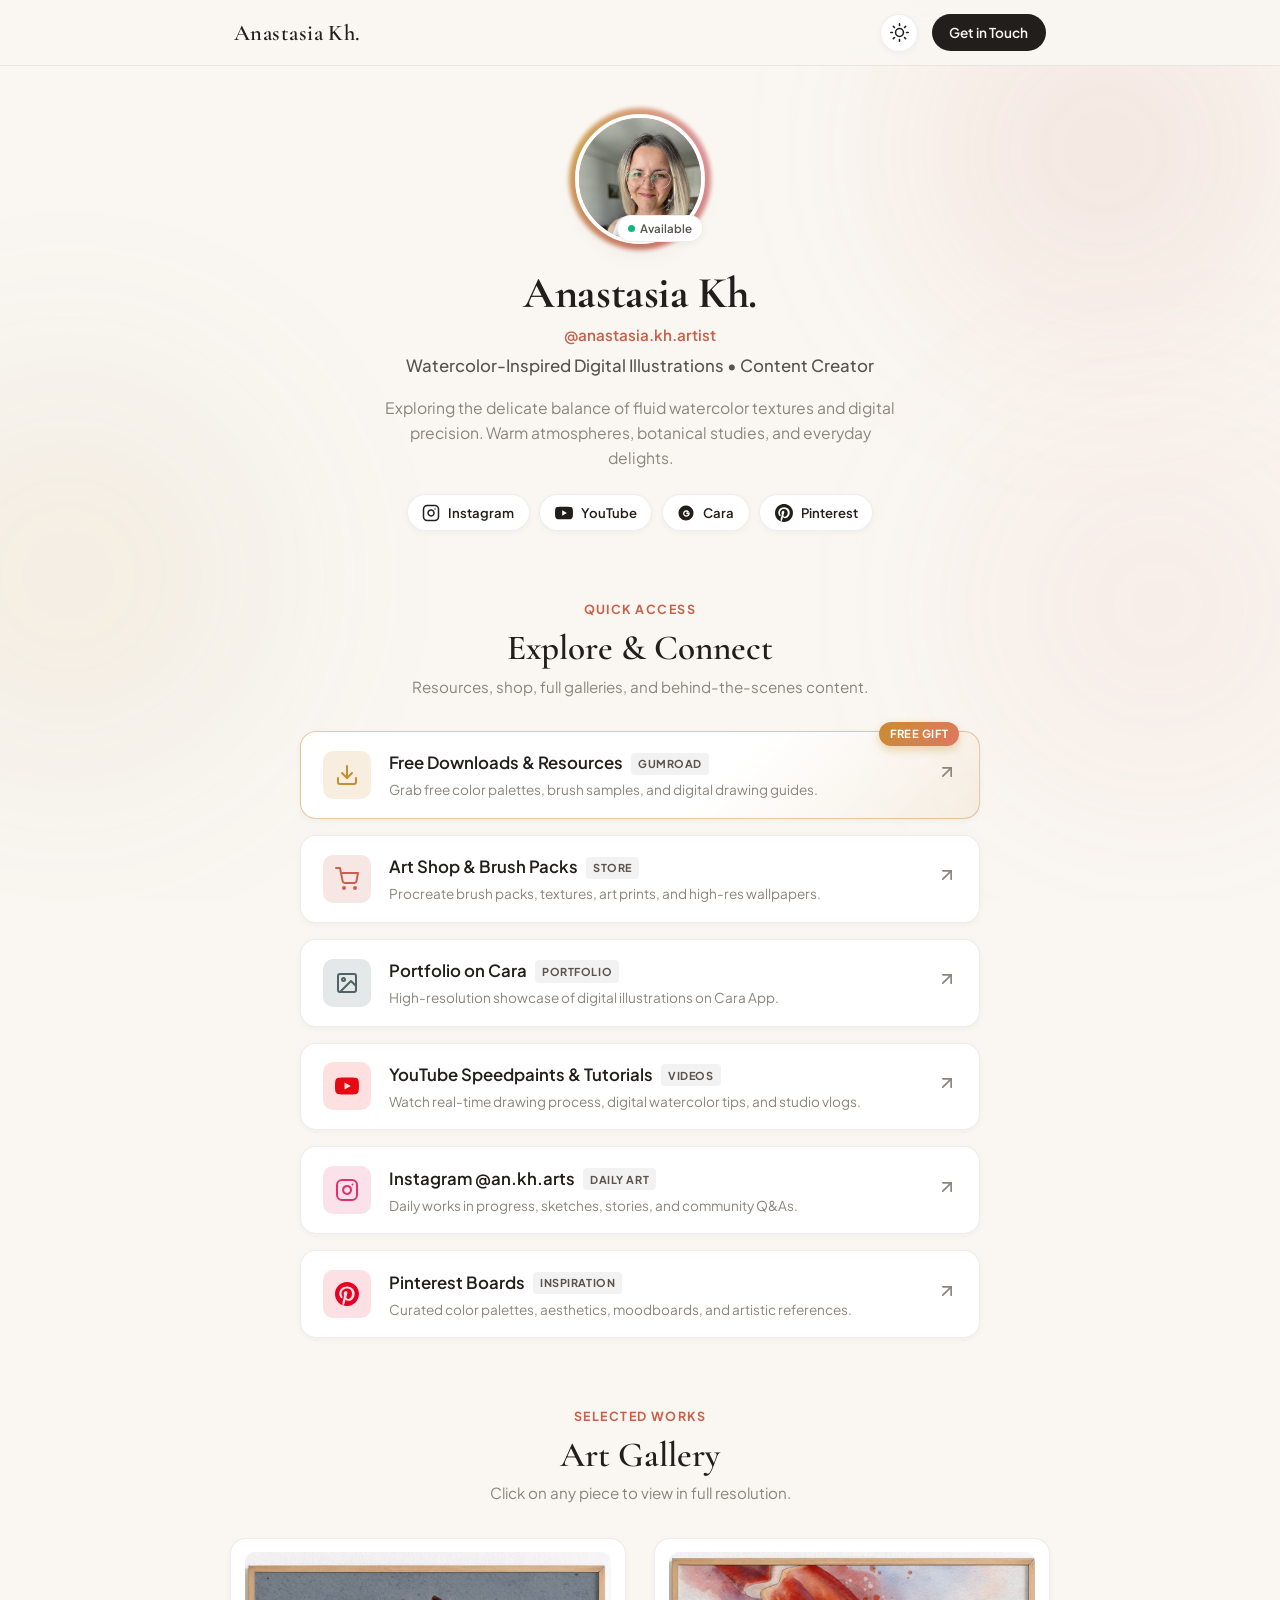
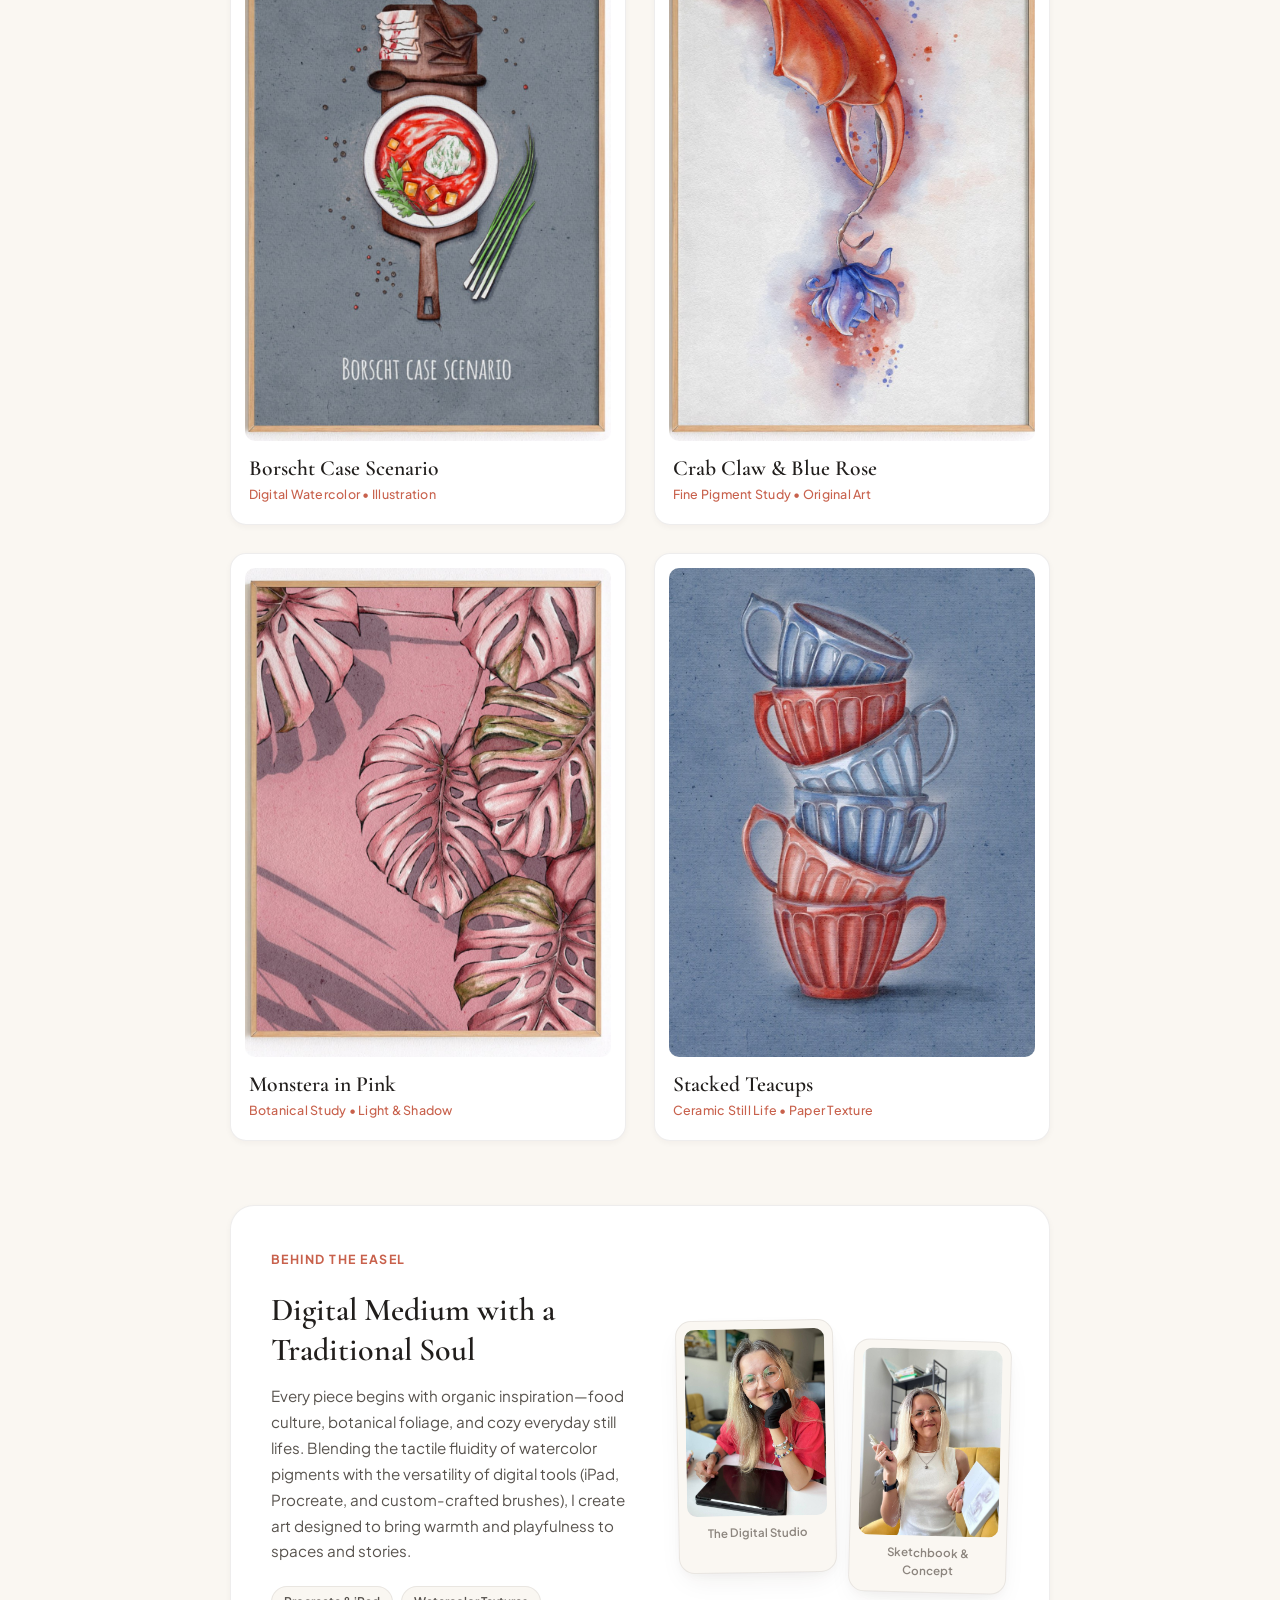
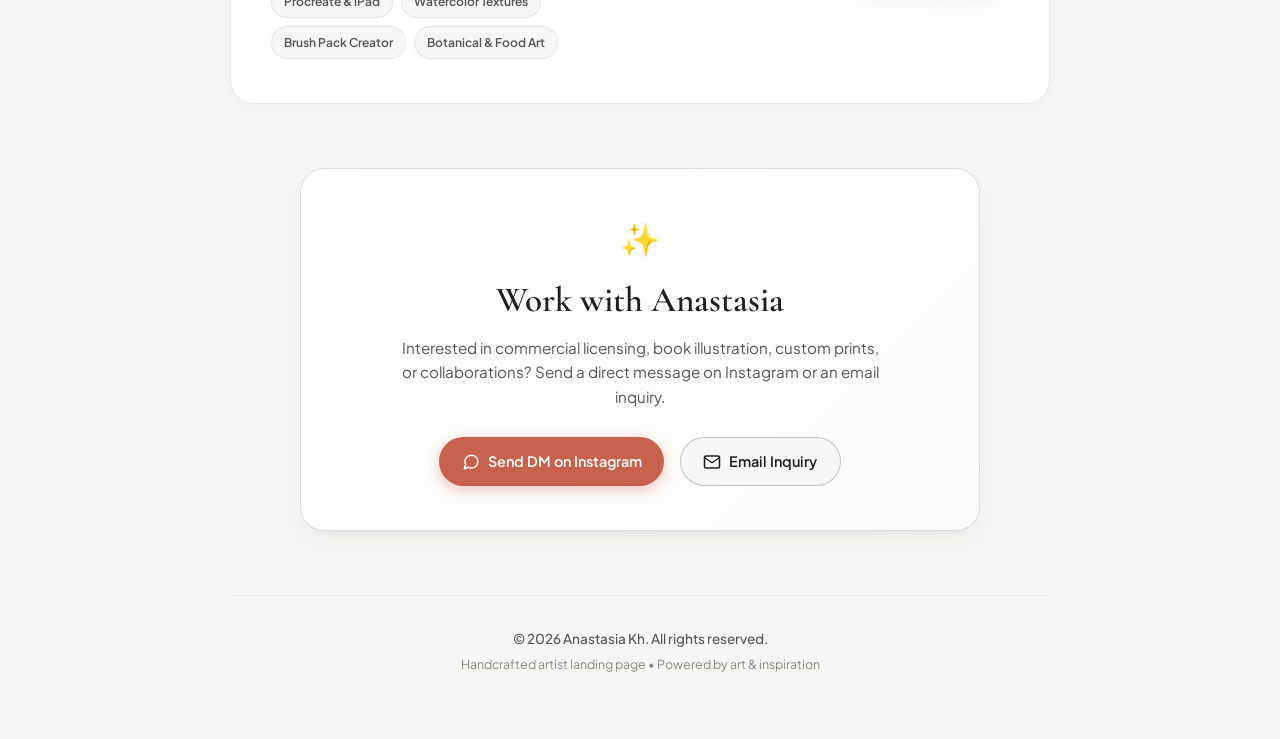
==== index.html @ 77860975 "Initial commit: Anastasia Kh. personal website and art gallery" ====
<!DOCTYPE html>
<html lang="en" data-theme="light">
<head>
  <meta charset="UTF-8" />
  <meta name="viewport" content="width=device-width, initial-scale=1.0" />
  
  <title>Anastasia Kh. | Digital &amp; Watercolor Artist</title>
  <meta name="description" content="Watercolor-inspired digital illustrations, shop, free brush packs, tutorials, and portfolio by Anastasia Kh. (@anastasia.kh.artist)." />
  <meta name="author" content="Anastasia Kh." />
  
  <!-- Open Graph / Social Meta -->
  <meta property="og:type" content="profile" />
  <meta property="og:title" content="Anastasia Kh. | Artist &amp; Illustrator" />
  <meta property="og:description" content="Watercolor-inspired digital illustrations 🖊️✨ Shop prints, free downloads, tutorials &amp; portfolio." />
  <meta property="og:image" content="Photo3.jpg" />
  <meta name="twitter:card" content="summary_large_image" />
  <meta name="twitter:title" content="Anastasia Kh. | Artist &amp; Illustrator" />
  <meta name="twitter:description" content="Watercolor-inspired digital illustrations 🖊️✨ Shop prints, free downloads, tutorials &amp; portfolio." />
  <meta name="twitter:image" content="Photo3.jpg" />

  <!-- Favicon -->
  <link rel="icon" type="image/jpeg" href="avatar.jpg" />

  <!-- Google Fonts -->
  <link rel="preconnect" href="https://fonts.googleapis.com" />
  <link rel="preconnect" href="https://fonts.gstatic.com" crossorigin />
  <link href="https://fonts.googleapis.com/css2?family=Cormorant+Garamond:ital,wght@0,400;0,500;0,600;0,700;1,400;1,600&family=Plus+Jakarta+Sans:wght@300;400;500;600;700&display=swap" rel="stylesheet" />

  <link rel="stylesheet" href="style.css" />
</head>
<body>
  <!-- Ambient background glow / paper texture aesthetic -->
  <div class="background-decor" aria-hidden="true">
    <div class="blob blob-1"></div>
    <div class="blob blob-2"></div>
    <div class="blob blob-3"></div>
  </div>

  <!-- Top Navigation / Utility Bar -->
  <header class="top-nav">
    <div class="nav-container">
      <a href="#" class="nav-brand">Anastasia Kh.</a>
      <div class="nav-controls">
        <button id="themeToggle" class="theme-toggle-btn" aria-label="Toggle dark/light theme" title="Switch Theme">
          <svg class="sun-icon" xmlns="http://www.w3.org/2000/svg" width="19" height="19" viewBox="0 0 24 24" fill="none" stroke="currentColor" stroke-width="2" stroke-linecap="round" stroke-linejoin="round"><circle cx="12" cy="12" r="5"></circle><line x1="12" y1="1" x2="12" y2="3"></line><line x1="12" y1="21" x2="12" y2="23"></line><line x1="4.22" y1="4.22" x2="5.64" y2="5.64"></line><line x1="18.36" y1="18.36" x2="19.78" y2="19.78"></line><line x1="1" y1="12" x2="3" y2="12"></line><line x1="21" y1="12" x2="23" y2="12"></line><line x1="4.22" y1="19.78" x2="5.64" y2="18.36"></line><line x1="18.36" y1="5.64" x2="19.78" y2="4.22"></line></svg>
          <svg class="moon-icon" xmlns="http://www.w3.org/2000/svg" width="19" height="19" viewBox="0 0 24 24" fill="none" stroke="currentColor" stroke-width="2" stroke-linecap="round" stroke-linejoin="round"><path d="M21 12.79A9 9 0 1 1 11.21 3 7 7 0 0 0 21 12.79z"></path></svg>
        </button>
        <a href="#contact" class="nav-cta-btn">Get in Touch</a>
      </div>
    </div>
  </header>

  <main class="page-wrapper">
    <!-- Hero / Profile Section -->
    <section class="hero-section">
      <div class="profile-card">
        <div class="avatar-wrapper">
          <div class="avatar-ring"></div>
          <img src="avatar.jpg" alt="Anastasia Kh. - Artist Portrait" class="avatar-img" width="130" height="130" draggable="false" oncontextmenu="return false;" />
          <span class="status-badge" title="Open to commercial licensing & inquiries">
            <span class="status-dot"></span> Available
          </span>
        </div>

        <div class="profile-info">
          <h1 class="artist-name">Anastasia Kh.</h1>
          <p class="artist-handle">@anastasia.kh.artist</p>
          <p class="artist-tagline">Watercolor-Inspired Digital Illustrations &bull; Content Creator</p>
          
          <p class="artist-bio">
            Exploring the delicate balance of fluid watercolor textures and digital precision. 
            Warm atmospheres, botanical studies, and everyday delights.
          </p>

          <!-- Social Quick Links Bar -->
          <div class="social-pills-bar">
            <a href="https://www.instagram.com/an.kh.arts" target="_blank" rel="noopener noreferrer" class="social-pill" aria-label="Instagram">
              <svg viewBox="0 0 24 24" width="18" height="18" fill="none" stroke="currentColor" stroke-width="2" stroke-linecap="round" stroke-linejoin="round"><rect x="2" y="2" width="20" height="20" rx="5" ry="5"></rect><path d="M16 11.37A4 4 0 1 1 12.63 8 4 4 0 0 1 16 11.37z"></path><line x1="17.5" y1="6.5" x2="17.51" y2="6.5"></line></svg>
              <span>Instagram</span>
            </a>
            <a href="https://www.youtube.com/@anastasiakhart" target="_blank" rel="noopener noreferrer" class="social-pill" aria-label="YouTube">
              <svg viewBox="0 0 24 24" width="18" height="18" fill="currentColor"><path d="M23.498 6.186a3.016 3.016 0 0 0-2.122-2.136C19.505 3.545 12 3.545 12 3.545s-7.505 0-9.377.505A3.017 3.017 0 0 0 .502 6.186C0 8.07 0 12 0 12s0 3.93.502 5.814a3.016 3.016 0 0 0 2.122 2.136c1.871.505 9.376.505 9.376.505s7.505 0 9.377-.505a3.015 3.015 0 0 0 2.122-2.136C24 15.93 24 12 24 12s0-3.93-.502-5.814zM9.545 15.568V8.432L15.818 12l-6.273 3.568z"/></svg>
              <span>YouTube</span>
            </a>
            <a href="https://cara.app/anastasiakh" target="_blank" rel="noopener noreferrer" class="social-pill" aria-label="Cara">
              <svg viewBox="0 0 24 24" width="18" height="18" fill="currentColor"><path d="M12 2C6.48 2 2 6.48 2 12s4.48 10 10 10 10-4.48 10-10S17.52 2 12 2zm1 14.93c-2.48.33-4.59-1.39-4.88-3.77-.3-2.46 1.45-4.66 3.91-4.94 1.76-.2 3.37.69 4.14 2.18l-1.84.97c-.44-.82-1.35-1.28-2.3-1.17-1.38.16-2.36 1.4-2.19 2.78.17 1.34 1.35 2.31 2.73 2.15 1.05-.12 1.86-.87 2.05-1.89H12.5v-2.04h4.52c.04.28.06.58.06.88 0 2.82-1.74 4.54-4.08 4.85z"/></svg>
              <span>Cara</span>
            </a>
            <a href="https://www.pinterest.com/anastasiakhartist/" target="_blank" rel="noopener noreferrer" class="social-pill" aria-label="Pinterest">
              <svg viewBox="0 0 24 24" width="18" height="18" fill="currentColor"><path d="M12 0C5.373 0 0 5.373 0 12c0 5.084 3.163 9.426 7.627 11.174-.105-.949-.2-2.405.042-3.441.218-.937 1.407-5.965 1.407-5.965s-.359-.719-.359-1.782c0-1.668.967-2.914 2.171-2.914 1.023 0 1.518.769 1.518 1.69 0 1.029-.655 2.568-.994 3.995-.283 1.194.599 2.169 1.777 2.169 2.133 0 3.772-2.249 3.772-5.495 0-2.873-2.064-4.882-5.012-4.882-3.414 0-5.418 2.561-5.418 5.207 0 1.031.397 2.138.893 2.738.098.119.112.224.083.345-.09.375-.293 1.199-.334 1.363-.053.225-.172.271-.401.165-1.495-.69-2.433-2.878-2.433-4.646 0-3.776 2.748-7.252 7.92-7.252 4.158 0 7.392 2.967 7.392 6.923 0 4.135-2.607 7.462-6.233 7.462-1.214 0-2.354-.629-2.758-1.379l-.749 2.848c-.269 1.045-1.004 2.352-1.498 3.146 1.123.345 2.306.535 3.546.535 6.627 0 12-5.373 12-12C24 5.373 18.627 0 12 0z"/></svg>
              <span>Pinterest</span>
            </a>
          </div>
        </div>
      </div>
    </section>

    <!-- Links / Action Hub (The Modern Linktree Alternative) -->
    <section class="links-section" id="links">
      <div class="section-header">
        <span class="section-eyebrow">Quick Access</span>
        <h2 class="section-title">Explore &amp; Connect</h2>
        <p class="section-subtitle">Resources, shop, full galleries, and behind-the-scenes content.</p>
      </div>

      <div class="links-grid">
        <!-- 1. Free Downloads (Featured Callout) -->
        <a href="https://gum.co/u/evhvz7ht" target="_blank" rel="noopener noreferrer" class="link-card featured-link">
          <div class="link-badge">Free Gift</div>
          <div class="link-icon-wrap glow-gold">
            <svg viewBox="0 0 24 24" width="24" height="24" fill="none" stroke="currentColor" stroke-width="2" stroke-linecap="round" stroke-linejoin="round"><path d="M21 15v4a2 2 0 0 1-2 2H5a2 2 0 0 1-2-2v-4"></path><polyline points="7 10 12 15 17 10"></polyline><line x1="12" y1="15" x2="12" y2="3"></line></svg>
          </div>
          <div class="link-content">
            <div class="link-title-row">
              <span class="link-title">Free Downloads &amp; Resources</span>
              <span class="link-tag">Gumroad</span>
            </div>
            <p class="link-desc">Grab free color palettes, brush samples, and digital drawing guides.</p>
          </div>
          <div class="link-arrow">
            <svg viewBox="0 0 24 24" width="20" height="20" fill="none" stroke="currentColor" stroke-width="2" stroke-linecap="round" stroke-linejoin="round"><line x1="7" y1="17" x2="17" y2="7"></line><polyline points="7 7 17 7 17 17"></polyline></svg>
          </div>
        </a>

        <!-- 2. Gumroad Shop -->
        <a href="https://anastasiakhartist.gumroad.com/?utm_campaign=linktree-traffic&utm_medium=bio&utm_source=linktree&utm_term=-" target="_blank" rel="noopener noreferrer" class="link-card">
          <div class="link-icon-wrap warm-terracotta">
            <svg viewBox="0 0 24 24" width="24" height="24" fill="none" stroke="currentColor" stroke-width="2" stroke-linecap="round" stroke-linejoin="round"><circle cx="9" cy="21" r="1"></circle><circle cx="20" cy="21" r="1"></circle><path d="M1 1h4l2.68 13.39a2 2 0 0 0 2 1.61h9.72a2 2 0 0 0 2-1.61L23 6H6"></path></svg>
          </div>
          <div class="link-content">
            <div class="link-title-row">
              <span class="link-title">Art Shop &amp; Brush Packs</span>
              <span class="link-tag">Store</span>
            </div>
            <p class="link-desc">Procreate brush packs, textures, art prints, and high-res wallpapers.</p>
          </div>
          <div class="link-arrow">
            <svg viewBox="0 0 24 24" width="20" height="20" fill="none" stroke="currentColor" stroke-width="2" stroke-linecap="round" stroke-linejoin="round"><line x1="7" y1="17" x2="17" y2="7"></line><polyline points="7 7 17 7 17 17"></polyline></svg>
          </div>
        </a>

        <!-- 3. Cara Portfolio -->
        <a href="https://cara.app/anastasiakh" target="_blank" rel="noopener noreferrer" class="link-card">
          <div class="link-icon-wrap calm-slate">
            <svg viewBox="0 0 24 24" width="24" height="24" fill="none" stroke="currentColor" stroke-width="2" stroke-linecap="round" stroke-linejoin="round"><rect x="3" y="3" width="18" height="18" rx="2" ry="2"></rect><circle cx="8.5" cy="8.5" r="1.5"></circle><polyline points="21 15 16 10 5 21"></polyline></svg>
          </div>
          <div class="link-content">
            <div class="link-title-row">
              <span class="link-title">Portfolio on Cara</span>
              <span class="link-tag">Portfolio</span>
            </div>
            <p class="link-desc">High-resolution showcase of digital illustrations on Cara App.</p>
          </div>
          <div class="link-arrow">
            <svg viewBox="0 0 24 24" width="20" height="20" fill="none" stroke="currentColor" stroke-width="2" stroke-linecap="round" stroke-linejoin="round"><line x1="7" y1="17" x2="17" y2="7"></line><polyline points="7 7 17 7 17 17"></polyline></svg>
          </div>
        </a>

        <!-- 4. YouTube Channel -->
        <a href="https://www.youtube.com/@anastasiakhart" target="_blank" rel="noopener noreferrer" class="link-card">
          <div class="link-icon-wrap bright-red">
            <svg viewBox="0 0 24 24" width="24" height="24" fill="currentColor"><path d="M23.498 6.186a3.016 3.016 0 0 0-2.122-2.136C19.505 3.545 12 3.545 12 3.545s-7.505 0-9.377.505A3.017 3.017 0 0 0 .502 6.186C0 8.07 0 12 0 12s0 3.93.502 5.814a3.016 3.016 0 0 0 2.122 2.136c1.871.505 9.376.505 9.376.505s7.505 0 9.377-.505a3.015 3.015 0 0 0 2.122-2.136C24 15.93 24 12 24 12s0-3.93-.502-5.814zM9.545 15.568V8.432L15.818 12l-6.273 3.568z"/></svg>
          </div>
          <div class="link-content">
            <div class="link-title-row">
              <span class="link-title">YouTube Speedpaints &amp; Tutorials</span>
              <span class="link-tag">Videos</span>
            </div>
            <p class="link-desc">Watch real-time drawing process, digital watercolor tips, and studio vlogs.</p>
          </div>
          <div class="link-arrow">
            <svg viewBox="0 0 24 24" width="20" height="20" fill="none" stroke="currentColor" stroke-width="2" stroke-linecap="round" stroke-linejoin="round"><line x1="7" y1="17" x2="17" y2="7"></line><polyline points="7 7 17 7 17 17"></polyline></svg>
          </div>
        </a>

        <!-- 5. Instagram Profile -->
        <a href="https://www.instagram.com/an.kh.arts" target="_blank" rel="noopener noreferrer" class="link-card">
          <div class="link-icon-wrap vivid-pink">
            <svg viewBox="0 0 24 24" width="24" height="24" fill="none" stroke="currentColor" stroke-width="2" stroke-linecap="round" stroke-linejoin="round"><rect x="2" y="2" width="20" height="20" rx="5" ry="5"></rect><path d="M16 11.37A4 4 0 1 1 12.63 8 4 4 0 0 1 16 11.37z"></path><line x1="17.5" y1="6.5" x2="17.51" y2="6.5"></line></svg>
          </div>
          <div class="link-content">
            <div class="link-title-row">
              <span class="link-title">Instagram @an.kh.arts</span>
              <span class="link-tag">Daily Art</span>
            </div>
            <p class="link-desc">Daily works in progress, sketches, stories, and community Q&amp;As.</p>
          </div>
          <div class="link-arrow">
            <svg viewBox="0 0 24 24" width="20" height="20" fill="none" stroke="currentColor" stroke-width="2" stroke-linecap="round" stroke-linejoin="round"><line x1="7" y1="17" x2="17" y2="7"></line><polyline points="7 7 17 7 17 17"></polyline></svg>
          </div>
        </a>

        <!-- 6. Pinterest -->
        <a href="https://www.pinterest.com/anastasiakhartist/" target="_blank" rel="noopener noreferrer" class="link-card">
          <div class="link-icon-wrap warm-coral">
            <svg viewBox="0 0 24 24" width="24" height="24" fill="currentColor"><path d="M12 0C5.373 0 0 5.373 0 12c0 5.084 3.163 9.426 7.627 11.174-.105-.949-.2-2.405.042-3.441.218-.937 1.407-5.965 1.407-5.965s-.359-.719-.359-1.782c0-1.668.967-2.914 2.171-2.914 1.023 0 1.518.769 1.518 1.69 0 1.029-.655 2.568-.994 3.995-.283 1.194.599 2.169 1.777 2.169 2.133 0 3.772-2.249 3.772-5.495 0-2.873-2.064-4.882-5.012-4.882-3.414 0-5.418 2.561-5.418 5.207 0 1.031.397 2.138.893 2.738.098.119.112.224.083.345-.09.375-.293 1.199-.334 1.363-.053.225-.172.271-.401.165-1.495-.69-2.433-2.878-2.433-4.646 0-3.776 2.748-7.252 7.92-7.252 4.158 0 7.392 2.967 7.392 6.923 0 4.135-2.607 7.462-6.233 7.462-1.214 0-2.354-.629-2.758-1.379l-.749 2.848c-.269 1.045-1.004 2.352-1.498 3.146 1.123.345 2.306.535 3.546.535 6.627 0 12-5.373 12-12C24 5.373 18.627 0 12 0z"/></svg>
          </div>
          <div class="link-content">
            <div class="link-title-row">
              <span class="link-title">Pinterest Boards</span>
              <span class="link-tag">Inspiration</span>
            </div>
            <p class="link-desc">Curated color palettes, aesthetics, moodboards, and artistic references.</p>
          </div>
          <div class="link-arrow">
            <svg viewBox="0 0 24 24" width="20" height="20" fill="none" stroke="currentColor" stroke-width="2" stroke-linecap="round" stroke-linejoin="round"><line x1="7" y1="17" x2="17" y2="7"></line><polyline points="7 7 17 7 17 17"></polyline></svg>
          </div>
        </a>
      </div>
    </section>

    <!-- Art Gallery Section -->
    <section class="gallery-section" id="gallery">
      <div class="section-header">
        <span class="section-eyebrow">Selected Works</span>
        <h2 class="section-title">Art Gallery</h2>
        <p class="section-subtitle">Click on any piece to view in full resolution.</p>
      </div>

      <div class="gallery-grid">
        <!-- Artwork 1 -->
        <div class="gallery-item" data-index="0" data-src="Art1.jpg" data-title="Borscht Case Scenario" data-desc="Culinary watercolor illustration capturing rich beetroot tones, sour cream swirls, and rustic herbs on wood.">
          <div class="gallery-thumb-wrap">
            <img src="Art1.jpg" alt="Borscht Case Scenario - Watercolor Illustration" class="gallery-img" loading="lazy" draggable="false" oncontextmenu="return false;" />
            <div class="gallery-overlay">
              <span class="view-btn">
                <svg viewBox="0 0 24 24" width="20" height="20" fill="none" stroke="currentColor" stroke-width="2" stroke-linecap="round" stroke-linejoin="round"><circle cx="11" cy="11" r="8"></circle><line x1="21" y1="21" x2="16.65" y2="16.65"></line><line x1="11" y1="8" x2="11" y2="14"></line><line x1="8" y1="11" x2="14" y2="11"></line></svg>
                View Piece
              </span>
            </div>
          </div>
          <div class="artwork-caption">
            <h3 class="artwork-title">Borscht Case Scenario</h3>
            <span class="artwork-medium">Digital Watercolor • Illustration</span>
          </div>
        </div>

        <!-- Artwork 2 -->
        <div class="gallery-item" data-index="1" data-src="ARt2.jpg" data-title="Crab Claw &amp; Blue Rose" data-desc="A poetic juxtaposition of marine textures and delicate botanical bloom with fluid pigment splatters.">
          <div class="gallery-thumb-wrap">
            <img src="ARt2.jpg" alt="Crab Claw & Blue Rose - Watercolor Illustration" class="gallery-img" loading="lazy" draggable="false" oncontextmenu="return false;" />
            <div class="gallery-overlay">
              <span class="view-btn">
                <svg viewBox="0 0 24 24" width="20" height="20" fill="none" stroke="currentColor" stroke-width="2" stroke-linecap="round" stroke-linejoin="round"><circle cx="11" cy="11" r="8"></circle><line x1="21" y1="21" x2="16.65" y2="16.65"></line><line x1="11" y1="8" x2="11" y2="14"></line><line x1="8" y1="11" x2="14" y2="11"></line></svg>
                View Piece
              </span>
            </div>
          </div>
          <div class="artwork-caption">
            <h3 class="artwork-title">Crab Claw &amp; Blue Rose</h3>
            <span class="artwork-medium">Fine Pigment Study • Original Art</span>
          </div>
        </div>

        <!-- Artwork 3 -->
        <div class="gallery-item" data-index="2" data-src="Art3.jpg" data-title="Monstera in Pink" data-desc="Dramatic interplay of sunlit botanical Monstera fronds, graphic cast shadows, and warm dusty rose tones.">
          <div class="gallery-thumb-wrap">
            <img src="Art3.jpg" alt="Monstera in Pink - Watercolor Illustration" class="gallery-img" loading="lazy" draggable="false" oncontextmenu="return false;" />
            <div class="gallery-overlay">
              <span class="view-btn">
                <svg viewBox="0 0 24 24" width="20" height="20" fill="none" stroke="currentColor" stroke-width="2" stroke-linecap="round" stroke-linejoin="round"><circle cx="11" cy="11" r="8"></circle><line x1="21" y1="21" x2="16.65" y2="16.65"></line><line x1="11" y1="8" x2="11" y2="14"></line><line x1="8" y1="11" x2="14" y2="11"></line></svg>
                View Piece
              </span>
            </div>
          </div>
          <div class="artwork-caption">
            <h3 class="artwork-title">Monstera in Pink</h3>
            <span class="artwork-medium">Botanical Study • Light &amp; Shadow</span>
          </div>
        </div>

        <!-- Artwork 4 -->
        <div class="gallery-item" data-index="3" data-src="Art4.jpg" data-title="Stacked Teacups" data-desc="Earthy ceramic study blending rich terracotta and glazed cerulean teacups atop archival textured paper.">
          <div class="gallery-thumb-wrap">
            <img src="Art4.jpg" alt="Stacked Teacups - Watercolor Illustration" class="gallery-img" loading="lazy" draggable="false" oncontextmenu="return false;" />
            <div class="gallery-overlay">
              <span class="view-btn">
                <svg viewBox="0 0 24 24" width="20" height="20" fill="none" stroke="currentColor" stroke-width="2" stroke-linecap="round" stroke-linejoin="round"><circle cx="11" cy="11" r="8"></circle><line x1="21" y1="21" x2="16.65" y2="16.65"></line><line x1="11" y1="8" x2="11" y2="14"></line><line x1="8" y1="11" x2="14" y2="11"></line></svg>
                View Piece
              </span>
            </div>
          </div>
          <div class="artwork-caption">
            <h3 class="artwork-title">Stacked Teacups</h3>
            <span class="artwork-medium">Ceramic Still Life • Paper Texture</span>
          </div>
        </div>
      </div>
    </section>

    <!-- Meet the Artist / Studio Glimpse -->
    <section class="studio-section">
      <div class="studio-card">
        <div class="studio-content">
          <span class="section-eyebrow">Behind the Easel</span>
          <h2 class="studio-title">Digital Medium with a Traditional Soul</h2>
          <p class="studio-text">
            Every piece begins with organic inspiration—food culture, botanical foliage, and cozy everyday still lifes. 
            Blending the tactile fluidity of watercolor pigments with the versatility of digital tools (iPad, Procreate, and custom-crafted brushes), 
            I create art designed to bring warmth and playfulness to spaces and stories.
          </p>
          <div class="studio-tags">
            <span class="studio-tag">Procreate &amp; iPad</span>
            <span class="studio-tag">Watercolor Textures</span>
            <span class="studio-tag">Brush Pack Creator</span>
            <span class="studio-tag">Botanical &amp; Food Art</span>
          </div>
        </div>
        <div class="studio-imagery">
          <div class="studio-photo-card card-primary">
            <img src="Photo1.jpg" alt="Anastasia working at desk with iPad and glove" class="studio-img" loading="lazy" />
            <div class="studio-photo-label">The Digital Studio</div>
          </div>
          <div class="studio-photo-card card-secondary">
            <img src="Photo2.jpg" alt="Anastasia with sketchbook and drawing pens" class="studio-img" loading="lazy" />
            <div class="studio-photo-label">Sketchbook &amp; Concept</div>
          </div>
        </div>
      </div>
    </section>

    <!-- Contact / Licensing Section -->
    <section class="contact-section" id="contact">
      <div class="contact-box">
        <div class="contact-decor-icon">✨</div>
        <h2 class="contact-title">Work with Anastasia</h2>
        <p class="contact-subtitle">
          Interested in commercial licensing, book illustration, custom prints, or collaborations? 
          Send a direct message on Instagram or an email inquiry.
        </p>

        <div class="contact-actions">
          <a href="https://www.instagram.com/an.kh.arts" target="_blank" rel="noopener noreferrer" class="cta-button primary-cta">
            <svg viewBox="0 0 24 24" width="18" height="18" fill="none" stroke="currentColor" stroke-width="2" stroke-linecap="round" stroke-linejoin="round"><path d="M21 11.5a8.38 8.38 0 0 1-.9 3.8 8.5 8.5 0 0 1-7.6 4.7 8.38 8.38 0 0 1-3.8-.9L3 21l1.9-5.7a8.38 8.38 0 0 1-.9-3.8 8.5 8.5 0 0 1 4.7-7.6 8.38 8.38 0 0 1 3.8-.9h.5a8.48 8.48 0 0 1 8 8v.5z"></path></svg>
            Send DM on Instagram
          </a>
          <a href="mailto:anastasiakh.art@gmail.com" class="cta-button secondary-cta" id="emailCta">
            <svg viewBox="0 0 24 24" width="18" height="18" fill="none" stroke="currentColor" stroke-width="2" stroke-linecap="round" stroke-linejoin="round"><path d="M4 4h16c1.1 0 2 .9 2 2v12c0 1.1-.9 2-2 2H4c-1.1 0-2-.9-2-2V6c0-1.1.9-2 2-2z"></path><polyline points="22,6 12,13 2,6"></polyline></svg>
            Email Inquiry
          </a>
        </div>
      </div>
    </section>

    <!-- Footer -->
    <footer class="page-footer">
      <div class="footer-inner">
        <p class="footer-copy">&copy; <span id="currentYear"></span> Anastasia Kh. All rights reserved.</p>
        <p class="footer-note">Handcrafted artist landing page • Powered by art &amp; inspiration</p>
      </div>
    </footer>
  </main>

  <!-- Gallery Lightbox Modal -->
  <div id="lightbox" class="lightbox-modal" aria-hidden="true" role="dialog" aria-label="Artwork full view">
    <div class="lightbox-backdrop" id="lightboxBackdrop"></div>
    <div class="lightbox-container">
      <button class="lightbox-close-btn" id="lightboxClose" aria-label="Close lightbox">
        <svg viewBox="0 0 24 24" width="24" height="24" fill="none" stroke="currentColor" stroke-width="2" stroke-linecap="round" stroke-linejoin="round"><line x1="18" y1="6" x2="6" y2="18"></line><line x1="6" y1="6" x2="18" y2="18"></line></svg>
      </button>

      <button class="lightbox-nav-btn prev-btn" id="lightboxPrev" aria-label="Previous artwork">
        <svg viewBox="0 0 24 24" width="28" height="28" fill="none" stroke="currentColor" stroke-width="2" stroke-linecap="round" stroke-linejoin="round"><polyline points="15 18 9 12 15 6"></polyline></svg>
      </button>

      <div class="lightbox-content">
        <div class="lightbox-image-wrapper">
          <img id="lightboxImg" src="" alt="" class="lightbox-img" draggable="false" oncontextmenu="return false;" />
        </div>
        <div class="lightbox-details">
          <div class="lightbox-meta">
            <h3 id="lightboxTitle" class="lightbox-title"></h3>
            <p id="lightboxDesc" class="lightbox-desc"></p>
          </div>
          <span id="lightboxCounter" class="lightbox-counter"></span>
        </div>
      </div>

      <button class="lightbox-nav-btn next-btn" id="lightboxNext" aria-label="Next artwork">
        <svg viewBox="0 0 24 24" width="28" height="28" fill="none" stroke="currentColor" stroke-width="2" stroke-linecap="round" stroke-linejoin="round"><polyline points="9 18 15 12 9 6"></polyline></svg>
      </button>
    </div>
  </div>

  <!-- Artwork Protection Toast Notification -->
  <div id="protectionToast" class="protection-toast" aria-live="polite">Artwork is protected &bull; &copy; Anastasia Kh.</div>

  <script src="app.js"></script>
</body>
</html>
---- style.css ----
/* =========================================================
   Anastasia Kh. - Personal Artist Landing Page & Showcase
   Modern Atelier & Paper Aesthetics
   ========================================================= */

:root {
  /* Light / Paper Atelier Theme (Default) */
  --font-serif: 'Cormorant Garamond', Garamond, Georgia, serif;
  --font-sans: 'Plus Jakarta Sans', -apple-system, BlinkMacSystemFont, 'Segoe UI', Roboto, sans-serif;

  --bg-base: #faf7f2;
  --bg-base-translucent: rgba(250, 247, 242, 0.85);
  --bg-surface: #ffffff;
  --bg-surface-elevated: rgba(255, 255, 255, 0.88);
  --bg-surface-hover: #fdfbf7;
  
  --border-subtle: rgba(40, 30, 25, 0.08);
  --border-medium: rgba(40, 30, 25, 0.14);
  --border-strong: rgba(40, 30, 25, 0.24);

  --text-primary: #211e1c;
  --text-secondary: #58534e;
  --text-muted: #8c857e;
  
  --accent-terracotta: #c8614c;
  --accent-terracotta-hover: #af4f3c;
  --accent-gold: #c78d30;
  --accent-rose: #d67a84;
  --accent-slate: #4f6367;

  --shadow-sm: 0 2px 6px rgba(45, 35, 30, 0.04);
  --shadow-md: 0 12px 28px -8px rgba(45, 35, 30, 0.08), 0 4px 10px -2px rgba(45, 35, 30, 0.03);
  --shadow-lg: 0 24px 48px -12px rgba(45, 35, 30, 0.12), 0 8px 20px -4px rgba(45, 35, 30, 0.05);
  --shadow-hover: 0 20px 40px -10px rgba(200, 97, 76, 0.14), 0 6px 14px -3px rgba(45, 35, 30, 0.06);

  --radius-sm: 10px;
  --radius-md: 16px;
  --radius-lg: 24px;
  --radius-full: 9999px;

  --transition-fast: 0.2s cubic-bezier(0.16, 1, 0.3, 1);
  --transition-normal: 0.3s cubic-bezier(0.16, 1, 0.3, 1);
  --transition-smooth: 0.5s cubic-bezier(0.16, 1, 0.3, 1);
}

/* Dark Theme */
[data-theme="dark"] {
  --bg-base: #141416;
  --bg-base-translucent: rgba(20, 20, 22, 0.85);
  --bg-surface: #1e1e22;
  --bg-surface-elevated: rgba(30, 30, 34, 0.88);
  --bg-surface-hover: #26262b;

  --border-subtle: rgba(255, 255, 255, 0.08);
  --border-medium: rgba(255, 255, 255, 0.15);
  --border-strong: rgba(255, 255, 255, 0.25);

  --text-primary: #f5f4f0;
  --text-secondary: #bab6ae;
  --text-muted: #827e77;

  --accent-terracotta: #e07762;
  --accent-terracotta-hover: #f08975;
  --accent-gold: #e2a84a;

  --shadow-sm: 0 2px 6px rgba(0, 0, 0, 0.4);
  --shadow-md: 0 12px 30px -8px rgba(0, 0, 0, 0.6);
  --shadow-lg: 0 24px 50px -12px rgba(0, 0, 0, 0.8);
  --shadow-hover: 0 20px 40px -10px rgba(0, 0, 0, 0.8), 0 0 20px rgba(224, 119, 98, 0.15);
}

/* Reset & Base Styles */
*, *::before, *::after {
  box-sizing: border-box;
  margin: 0;
  padding: 0;
}

html {
  scroll-behavior: smooth;
  font-size: 16px;
  -webkit-font-smoothing: antialiased;
  -moz-osx-font-smoothing: grayscale;
}

body {
  font-family: var(--font-sans);
  background-color: var(--bg-base);
  color: var(--text-primary);
  line-height: 1.6;
  position: relative;
  min-height: 100vh;
  overflow-x: hidden;
  transition: background-color var(--transition-normal), color var(--transition-normal);
}

/* Ambient Background Blobs */
.background-decor {
  position: fixed;
  top: 0;
  left: 0;
  width: 100%;
  height: 100%;
  pointer-events: none;
  z-index: -1;
  overflow: hidden;
}

.blob {
  position: absolute;
  border-radius: 50%;
  filter: blur(90px);
  opacity: 0.35;
  transition: opacity var(--transition-smooth);
}

[data-theme="dark"] .blob {
  opacity: 0.18;
}

.blob-1 {
  top: -10%;
  right: -5%;
  width: 480px;
  height: 480px;
  background: radial-gradient(circle, rgba(200, 97, 76, 0.4) 0%, rgba(214, 122, 132, 0.1) 70%);
}

.blob-2 {
  top: 35%;
  left: -15%;
  width: 520px;
  height: 520px;
  background: radial-gradient(circle, rgba(199, 141, 48, 0.3) 0%, rgba(79, 99, 103, 0.08) 70%);
}

.blob-3 {
  bottom: 5%;
  right: -10%;
  width: 500px;
  height: 500px;
  background: radial-gradient(circle, rgba(214, 122, 132, 0.3) 0%, rgba(200, 97, 76, 0.05) 70%);
}

/* Navigation */
.top-nav {
  position: sticky;
  top: 0;
  z-index: 100;
  backdrop-filter: blur(16px);
  -webkit-backdrop-filter: blur(16px);
  background: var(--bg-base-translucent);
  border-bottom: 1px solid var(--border-subtle);
  transition: background-color var(--transition-normal), border-color var(--transition-normal);
}

.nav-container {
  max-width: 860px;
  margin: 0 auto;
  padding: 0.85rem 1.5rem;
  display: flex;
  justify-content: space-between;
  align-items: center;
}

.nav-brand {
  font-family: var(--font-serif);
  font-size: 1.4rem;
  font-weight: 600;
  color: var(--text-primary);
  text-decoration: none;
  letter-spacing: 0.02em;
}

.nav-controls {
  display: flex;
  align-items: center;
  gap: 0.85rem;
}

.theme-toggle-btn {
  background: var(--bg-surface);
  border: 1px solid var(--border-subtle);
  color: var(--text-primary);
  width: 38px;
  height: 38px;
  border-radius: var(--radius-full);
  display: flex;
  align-items: center;
  justify-content: center;
  cursor: pointer;
  box-shadow: var(--shadow-sm);
  transition: transform var(--transition-fast), border-color var(--transition-fast), background-color var(--transition-fast);
}

.theme-toggle-btn:hover {
  transform: scale(1.05);
  border-color: var(--border-medium);
}

.moon-icon {
  display: none;
}

[data-theme="dark"] .sun-icon {
  display: none;
}

[data-theme="dark"] .moon-icon {
  display: block;
}

.nav-cta-btn {
  font-size: 0.85rem;
  font-weight: 600;
  padding: 0.5rem 1.1rem;
  border-radius: var(--radius-full);
  background: var(--text-primary);
  color: var(--bg-base);
  text-decoration: none;
  transition: opacity var(--transition-fast), transform var(--transition-fast);
}

.nav-cta-btn:hover {
  opacity: 0.9;
  transform: translateY(-1px);
}

/* Page Wrapper */
.page-wrapper {
  max-width: 860px;
  margin: 0 auto;
  padding: 2.5rem 1.25rem 4rem;
  display: flex;
  flex-direction: column;
  gap: 4rem;
}

/* Hero & Profile Card */
.hero-section {
  display: flex;
  justify-content: center;
  margin-top: 0.5rem;
}

.profile-card {
  width: 100%;
  display: flex;
  flex-direction: column;
  align-items: center;
  text-align: center;
}

.avatar-wrapper {
  position: relative;
  width: 130px;
  height: 130px;
  margin-bottom: 1.5rem;
}

.avatar-ring {
  position: absolute;
  inset: -6px;
  border-radius: 50%;
  background: conic-gradient(from 180deg, var(--accent-terracotta), var(--accent-gold), var(--accent-rose), var(--accent-terracotta));
  opacity: 0.8;
  filter: blur(2px);
  animation: rotateGradient 16s linear infinite;
}

@keyframes rotateGradient {
  to { transform: rotate(360deg); }
}

.avatar-img {
  position: relative;
  width: 100%;
  height: 100%;
  object-fit: cover;
  border-radius: 50%;
  border: 4px solid var(--bg-surface);
  box-shadow: var(--shadow-md);
  image-rendering: auto;
  -webkit-backface-visibility: hidden;
  backface-visibility: hidden;
  transform: translateZ(0);
}

.status-badge {
  position: absolute;
  bottom: 2px;
  right: 2px;
  background: var(--bg-surface);
  color: var(--text-secondary);
  border: 1px solid var(--border-subtle);
  border-radius: var(--radius-full);
  padding: 0.2rem 0.6rem;
  font-size: 0.72rem;
  font-weight: 600;
  display: flex;
  align-items: center;
  gap: 0.35rem;
  box-shadow: var(--shadow-sm);
}

.status-dot {
  width: 7px;
  height: 7px;
  border-radius: 50%;
  background-color: #10b981;
  display: inline-block;
}

.artist-name {
  font-family: var(--font-serif);
  font-size: 2.75rem;
  font-weight: 700;
  color: var(--text-primary);
  line-height: 1.15;
  letter-spacing: -0.01em;
}

.artist-handle {
  font-size: 0.95rem;
  font-weight: 600;
  color: var(--accent-terracotta);
  margin-top: 0.25rem;
  margin-bottom: 0.4rem;
}

.artist-tagline {
  font-size: 1.05rem;
  font-weight: 500;
  color: var(--text-secondary);
  margin-bottom: 0.9rem;
}

.artist-bio {
  max-width: 520px;
  font-size: 0.98rem;
  color: var(--text-muted);
  line-height: 1.6;
  margin: 0 auto 1.5rem;
}

/* Social Pills Bar */
.social-pills-bar {
  display: flex;
  flex-wrap: wrap;
  justify-content: center;
  gap: 0.6rem;
}

.social-pill {
  display: inline-flex;
  align-items: center;
  gap: 0.5rem;
  padding: 0.45rem 0.9rem;
  background: var(--bg-surface);
  border: 1px solid var(--border-subtle);
  border-radius: var(--radius-full);
  color: var(--text-primary);
  font-size: 0.82rem;
  font-weight: 600;
  text-decoration: none;
  box-shadow: var(--shadow-sm);
  transition: transform var(--transition-fast), border-color var(--transition-fast), box-shadow var(--transition-fast), color var(--transition-fast);
}

.social-pill:hover {
  transform: translateY(-2px);
  border-color: var(--accent-terracotta);
  color: var(--accent-terracotta);
  box-shadow: var(--shadow-md);
}

/* Section Header Styles */
.section-header {
  text-align: center;
  margin-bottom: 2rem;
}

.section-eyebrow {
  display: inline-block;
  font-size: 0.78rem;
  font-weight: 700;
  letter-spacing: 0.12em;
  text-transform: uppercase;
  color: var(--accent-terracotta);
  margin-bottom: 0.4rem;
}

.section-title {
  font-family: var(--font-serif);
  font-size: 2.2rem;
  font-weight: 600;
  color: var(--text-primary);
  line-height: 1.2;
}

.section-subtitle {
  font-size: 0.95rem;
  color: var(--text-muted);
  margin-top: 0.35rem;
}

/* Links Section / Hub */
.links-grid {
  display: flex;
  flex-direction: column;
  gap: 1rem;
  max-width: 680px;
  margin: 0 auto;
}

.link-card {
  position: relative;
  display: flex;
  align-items: center;
  gap: 1.1rem;
  padding: 1.15rem 1.4rem;
  background: var(--bg-surface);
  border: 1px solid var(--border-subtle);
  border-radius: var(--radius-md);
  text-decoration: none;
  color: var(--text-primary);
  box-shadow: var(--shadow-sm);
  transition: transform var(--transition-normal), box-shadow var(--transition-normal), border-color var(--transition-normal), background-color var(--transition-fast);
}

.link-card:hover {
  transform: translateY(-3px);
  border-color: var(--border-medium);
  box-shadow: var(--shadow-hover);
  background: var(--bg-surface-hover);
}

/* Featured Link Callout (Free Downloads) */
.featured-link {
  border: 1.5px solid rgba(199, 141, 48, 0.45);
  background: linear-gradient(135deg, var(--bg-surface) 60%, rgba(199, 141, 48, 0.08) 100%);
}

.featured-link:hover {
  border-color: var(--accent-gold);
  box-shadow: 0 16px 36px -10px rgba(199, 141, 48, 0.25);
}

.link-badge {
  position: absolute;
  top: -10px;
  right: 20px;
  background: linear-gradient(135deg, #c78d30, #e07762);
  color: #ffffff;
  font-size: 0.7rem;
  font-weight: 700;
  letter-spacing: 0.04em;
  text-transform: uppercase;
  padding: 0.2rem 0.65rem;
  border-radius: var(--radius-full);
  box-shadow: 0 4px 10px rgba(199, 141, 48, 0.35);
}

/* Link Icon Wrappers */
.link-icon-wrap {
  flex-shrink: 0;
  width: 48px;
  height: 48px;
  border-radius: var(--radius-sm);
  display: flex;
  align-items: center;
  justify-content: center;
  transition: transform var(--transition-fast);
}

.link-card:hover .link-icon-wrap {
  transform: scale(1.08);
}

.glow-gold {
  background: rgba(199, 141, 48, 0.15);
  color: #c78d30;
}

.warm-terracotta {
  background: rgba(200, 97, 76, 0.15);
  color: var(--accent-terracotta);
}

.calm-slate {
  background: rgba(79, 99, 103, 0.15);
  color: var(--accent-slate);
}

.bright-red {
  background: rgba(255, 0, 0, 0.12);
  color: #e50914;
}

.vivid-pink {
  background: rgba(225, 48, 108, 0.14);
  color: #e1306c;
}

.warm-coral {
  background: rgba(230, 0, 35, 0.12);
  color: #e60023;
}

.link-content {
  flex: 1;
  min-width: 0;
}

.link-title-row {
  display: flex;
  align-items: center;
  gap: 0.5rem;
  flex-wrap: wrap;
  margin-bottom: 0.2rem;
}

.link-title {
  font-weight: 600;
  font-size: 1.05rem;
  color: var(--text-primary);
}

.link-tag {
  font-size: 0.68rem;
  font-weight: 700;
  letter-spacing: 0.05em;
  text-transform: uppercase;
  background: rgba(0, 0, 0, 0.05);
  color: var(--text-secondary);
  padding: 0.15rem 0.45rem;
  border-radius: 4px;
}

[data-theme="dark"] .link-tag {
  background: rgba(255, 255, 255, 0.08);
}

.link-desc {
  font-size: 0.85rem;
  color: var(--text-muted);
  line-height: 1.4;
  white-space: nowrap;
  overflow: hidden;
  text-overflow: ellipsis;
}

.link-arrow {
  flex-shrink: 0;
  color: var(--text-muted);
  transition: transform var(--transition-fast), color var(--transition-fast);
}

.link-card:hover .link-arrow {
  transform: translate(3px, -3px);
  color: var(--accent-terracotta);
}

/* Gallery Section */
.gallery-grid {
  display: grid;
  grid-template-columns: repeat(2, 1fr);
  gap: 1.75rem;
}

.gallery-item {
  display: flex;
  flex-direction: column;
  cursor: pointer;
  background: var(--bg-surface);
  border: 1px solid var(--border-subtle);
  border-radius: var(--radius-md);
  padding: 0.85rem;
  box-shadow: var(--shadow-sm);
  transition: transform var(--transition-normal), box-shadow var(--transition-normal), border-color var(--transition-normal);
}

.gallery-item:hover {
  transform: translateY(-4px);
  border-color: var(--border-medium);
  box-shadow: var(--shadow-lg);
}

.gallery-thumb-wrap {
  position: relative;
  width: 100%;
  aspect-ratio: 3 / 4;
  border-radius: var(--radius-sm);
  overflow: hidden;
  background: rgba(0, 0, 0, 0.04);
}

.gallery-img {
  width: 100%;
  height: 100%;
  object-fit: cover;
  transition: transform var(--transition-smooth);
  -webkit-touch-callout: none;
  -webkit-user-select: none;
  -moz-user-select: none;
  -ms-user-select: none;
  user-select: none;
  -webkit-user-drag: none;
  user-drag: none;
  pointer-events: none;
}

.gallery-item:hover .gallery-img {
  transform: scale(1.04);
}

.gallery-overlay {
  position: absolute;
  inset: 0;
  background: rgba(20, 18, 16, 0.45);
  backdrop-filter: blur(3px);
  -webkit-backdrop-filter: blur(3px);
  opacity: 0;
  display: flex;
  align-items: center;
  justify-content: center;
  transition: opacity var(--transition-fast);
}

.gallery-item:hover .gallery-overlay {
  opacity: 1;
}

.view-btn {
  display: inline-flex;
  align-items: center;
  gap: 0.4rem;
  background: #ffffff;
  color: #1a1a1a;
  padding: 0.55rem 1.1rem;
  border-radius: var(--radius-full);
  font-size: 0.85rem;
  font-weight: 600;
  box-shadow: 0 4px 12px rgba(0, 0, 0, 0.25);
  transform: translateY(6px);
  transition: transform var(--transition-fast);
}

.gallery-item:hover .view-btn {
  transform: translateY(0);
}

.artwork-caption {
  padding: 0.85rem 0.25rem 0.35rem;
  display: flex;
  flex-direction: column;
  gap: 0.2rem;
}

.artwork-title {
  font-family: var(--font-serif);
  font-size: 1.35rem;
  font-weight: 600;
  color: var(--text-primary);
  line-height: 1.25;
}

.artwork-medium {
  font-size: 0.78rem;
  font-weight: 500;
  color: var(--accent-terracotta);
  letter-spacing: 0.02em;
}

/* Studio Section */
.studio-section {
  background: var(--bg-surface);
  border: 1px solid var(--border-subtle);
  border-radius: var(--radius-lg);
  padding: 2.75rem 2.5rem;
  box-shadow: var(--shadow-sm);
}

.studio-card {
  display: grid;
  grid-template-columns: 1.1fr 1fr;
  gap: 2.5rem;
  align-items: center;
}

.studio-content {
  display: flex;
  flex-direction: column;
  gap: 0.85rem;
}

.studio-title {
  font-family: var(--font-serif);
  font-size: 2rem;
  font-weight: 600;
  color: var(--text-primary);
  line-height: 1.25;
}

.studio-text {
  font-size: 0.95rem;
  color: var(--text-secondary);
  line-height: 1.7;
}

.studio-tags {
  display: flex;
  flex-wrap: wrap;
  gap: 0.5rem;
  margin-top: 0.5rem;
}

.studio-tag {
  background: var(--bg-base);
  border: 1px solid var(--border-subtle);
  padding: 0.35rem 0.75rem;
  border-radius: var(--radius-full);
  font-size: 0.75rem;
  font-weight: 600;
  color: var(--text-secondary);
}

.studio-imagery {
  display: grid;
  grid-template-columns: 1fr 1fr;
  gap: 1rem;
}

.studio-photo-card {
  display: flex;
  flex-direction: column;
  background: var(--bg-base);
  border: 1px solid var(--border-subtle);
  border-radius: var(--radius-md);
  padding: 0.5rem;
  box-shadow: var(--shadow-md);
  transition: transform var(--transition-normal);
}

.studio-photo-card.card-primary {
  transform: translateY(-8px) rotate(-1deg);
}

.studio-photo-card.card-secondary {
  transform: translateY(12px) rotate(1.5deg);
}

.studio-photo-card:hover {
  transform: translateY(0) rotate(0deg) scale(1.03);
  z-index: 2;
}

.studio-img {
  width: 100%;
  aspect-ratio: 3 / 4;
  object-fit: cover;
  border-radius: var(--radius-sm);
}

.studio-photo-label {
  font-size: 0.72rem;
  font-weight: 600;
  text-align: center;
  color: var(--text-muted);
  padding: 0.5rem 0.2rem 0.2rem;
}

/* Contact Section */
.contact-section {
  display: flex;
  justify-content: center;
}

.contact-box {
  width: 100%;
  max-width: 680px;
  background: linear-gradient(135deg, var(--bg-surface) 0%, var(--bg-surface-hover) 100%);
  border: 1px solid var(--border-medium);
  border-radius: var(--radius-lg);
  padding: 2.75rem 2rem;
  text-align: center;
  box-shadow: var(--shadow-md);
}

.contact-decor-icon {
  font-size: 2rem;
  margin-bottom: 0.5rem;
}

.contact-title {
  font-family: var(--font-serif);
  font-size: 2.2rem;
  font-weight: 600;
  color: var(--text-primary);
  margin-bottom: 0.5rem;
}

.contact-subtitle {
  max-width: 480px;
  font-size: 0.95rem;
  color: var(--text-secondary);
  line-height: 1.6;
  margin: 0 auto 1.75rem;
}

.contact-actions {
  display: flex;
  justify-content: center;
  flex-wrap: wrap;
  gap: 1rem;
}

.cta-button {
  display: inline-flex;
  align-items: center;
  gap: 0.5rem;
  padding: 0.75rem 1.4rem;
  border-radius: var(--radius-full);
  font-size: 0.9rem;
  font-weight: 600;
  text-decoration: none;
  cursor: pointer;
  transition: transform var(--transition-fast), box-shadow var(--transition-fast), opacity var(--transition-fast);
}

.primary-cta {
  background: var(--accent-terracotta);
  color: #ffffff;
  box-shadow: 0 4px 14px rgba(200, 97, 76, 0.35);
}

.primary-cta:hover {
  background: var(--accent-terracotta-hover);
  transform: translateY(-2px);
  box-shadow: 0 8px 20px rgba(200, 97, 76, 0.45);
}

.secondary-cta {
  background: var(--bg-base);
  color: var(--text-primary);
  border: 1px solid var(--border-strong);
}

.secondary-cta:hover {
  transform: translateY(-2px);
  border-color: var(--text-primary);
}

/* Footer */
.page-footer {
  border-top: 1px solid var(--border-subtle);
  padding-top: 2rem;
  text-align: center;
}

.footer-inner {
  display: flex;
  flex-direction: column;
  gap: 0.35rem;
}

.footer-copy {
  font-size: 0.85rem;
  font-weight: 500;
  color: var(--text-secondary);
}

.footer-note {
  font-size: 0.78rem;
  color: var(--text-muted);
}

/* =========================================================
   Lightbox Modal
   ========================================================= */
.lightbox-modal {
  position: fixed;
  inset: 0;
  z-index: 1000;
  display: flex;
  align-items: center;
  justify-content: center;
  opacity: 0;
  visibility: hidden;
  transition: opacity var(--transition-normal), visibility var(--transition-normal);
}

.lightbox-modal.active {
  opacity: 1;
  visibility: visible;
}

.lightbox-backdrop {
  position: absolute;
  inset: 0;
  background: rgba(14, 13, 12, 0.88);
  backdrop-filter: blur(12px);
  -webkit-backdrop-filter: blur(12px);
}

.lightbox-container {
  position: relative;
  z-index: 2;
  width: 90%;
  max-width: 900px;
  max-height: 90vh;
  display: flex;
  align-items: center;
  justify-content: center;
}

.lightbox-close-btn {
  position: absolute;
  top: -46px;
  right: 0;
  background: rgba(255, 255, 255, 0.15);
  border: none;
  color: #ffffff;
  width: 40px;
  height: 40px;
  border-radius: 50%;
  display: flex;
  align-items: center;
  justify-content: center;
  cursor: pointer;
  transition: background-color var(--transition-fast), transform var(--transition-fast);
}

.lightbox-close-btn:hover {
  background: rgba(255, 255, 255, 0.3);
  transform: scale(1.1);
}

.lightbox-nav-btn {
  position: absolute;
  top: 50%;
  transform: translateY(-50%);
  background: rgba(255, 255, 255, 0.15);
  border: none;
  color: #ffffff;
  width: 48px;
  height: 48px;
  border-radius: 50%;
  display: flex;
  align-items: center;
  justify-content: center;
  cursor: pointer;
  z-index: 5;
  transition: background-color var(--transition-fast), transform var(--transition-fast);
}

.lightbox-nav-btn:hover {
  background: rgba(255, 255, 255, 0.3);
  transform: translateY(-50%) scale(1.08);
}

.prev-btn {
  left: -24px;
}

.next-btn {
  right: -24px;
}

.lightbox-content {
  background: var(--bg-surface);
  border-radius: var(--radius-md);
  overflow: hidden;
  box-shadow: 0 30px 70px rgba(0, 0, 0, 0.6);
  max-width: 580px;
  width: 100%;
  display: flex;
  flex-direction: column;
}

.lightbox-image-wrapper {
  background: #0f0f11;
  display: flex;
  align-items: center;
  justify-content: center;
  max-height: 68vh;
  overflow: hidden;
  position: relative;
  -webkit-touch-callout: none;
  user-select: none;
}

.lightbox-img {
  max-width: 100%;
  max-height: 68vh;
  object-fit: contain;
  display: block;
  -webkit-touch-callout: none;
  -webkit-user-select: none;
  -moz-user-select: none;
  -ms-user-select: none;
  user-select: none;
  -webkit-user-drag: none;
  user-drag: none;
  pointer-events: none;
}

.lightbox-details {
  padding: 1.2rem 1.5rem;
  display: flex;
  justify-content: space-between;
  align-items: flex-start;
  gap: 1rem;
  background: var(--bg-surface);
  border-top: 1px solid var(--border-subtle);
}

.lightbox-title {
  font-family: var(--font-serif);
  font-size: 1.45rem;
  font-weight: 600;
  color: var(--text-primary);
  line-height: 1.2;
}

.lightbox-desc {
  font-size: 0.85rem;
  color: var(--text-secondary);
  margin-top: 0.25rem;
  line-height: 1.5;
}

.lightbox-counter {
  flex-shrink: 0;
  font-size: 0.78rem;
  font-weight: 700;
  color: var(--accent-terracotta);
  background: var(--bg-base);
  padding: 0.25rem 0.6rem;
  border-radius: var(--radius-full);
  border: 1px solid var(--border-subtle);
}

/* =========================================================
   Responsive Adaptations
   ========================================================= */
@media (max-width: 768px) {
  .page-wrapper {
    padding: 1.75rem 1rem 3rem;
    gap: 3.25rem;
  }

  .artist-name {
    font-size: 2.3rem;
  }

  .studio-card {
    grid-template-columns: 1fr;
    gap: 2rem;
  }

  .studio-section {
    padding: 2rem 1.5rem;
  }

  .studio-imagery {
    max-width: 420px;
    margin: 0 auto;
  }

  .prev-btn {
    left: 8px;
  }

  .next-btn {
    right: 8px;
  }
}

@media (max-width: 540px) {
  .gallery-grid {
    grid-template-columns: 1fr;
    max-width: 380px;
    margin: 0 auto;
  }

  .artist-name {
    font-size: 2rem;
  }

  .artist-tagline {
    font-size: 0.95rem;
  }

  .link-card {
    padding: 1rem 1.15rem;
    gap: 0.85rem;
  }

  .link-icon-wrap {
    width: 42px;
    height: 42px;
  }

  .link-title {
    font-size: 0.98rem;
  }

  .contact-box {
    padding: 2rem 1.25rem;
  }

  .contact-title {
    font-size: 1.85rem;
  }

  .contact-actions {
    flex-direction: column;
  }

  .cta-button {
    width: 100%;
    justify-content: center;
  }
}

/* =========================================================
   Artwork Protection Toast Notification
   ========================================================= */
.protection-toast {
  position: fixed;
  bottom: 28px;
  left: 50%;
  transform: translateX(-50%) translateY(20px);
  background: rgba(22, 20, 19, 0.92);
  color: #f7f5f0;
  border: 1px solid rgba(255, 255, 255, 0.16);
  padding: 0.65rem 1.3rem;
  border-radius: var(--radius-full);
  font-size: 0.85rem;
  font-weight: 600;
  letter-spacing: 0.02em;
  backdrop-filter: blur(12px);
  -webkit-backdrop-filter: blur(12px);
  box-shadow: 0 12px 30px rgba(0, 0, 0, 0.4);
  pointer-events: none;
  opacity: 0;
  visibility: hidden;
  transition: opacity 0.25s cubic-bezier(0.16, 1, 0.3, 1),
              transform 0.25s cubic-bezier(0.16, 1, 0.3, 1),
              visibility 0.25s cubic-bezier(0.16, 1, 0.3, 1);
  z-index: 2000;
  display: flex;
  align-items: center;
  gap: 0.5rem;
}

.protection-toast.show {
  opacity: 1;
  visibility: visible;
  transform: translateX(-50%) translateY(0);
}
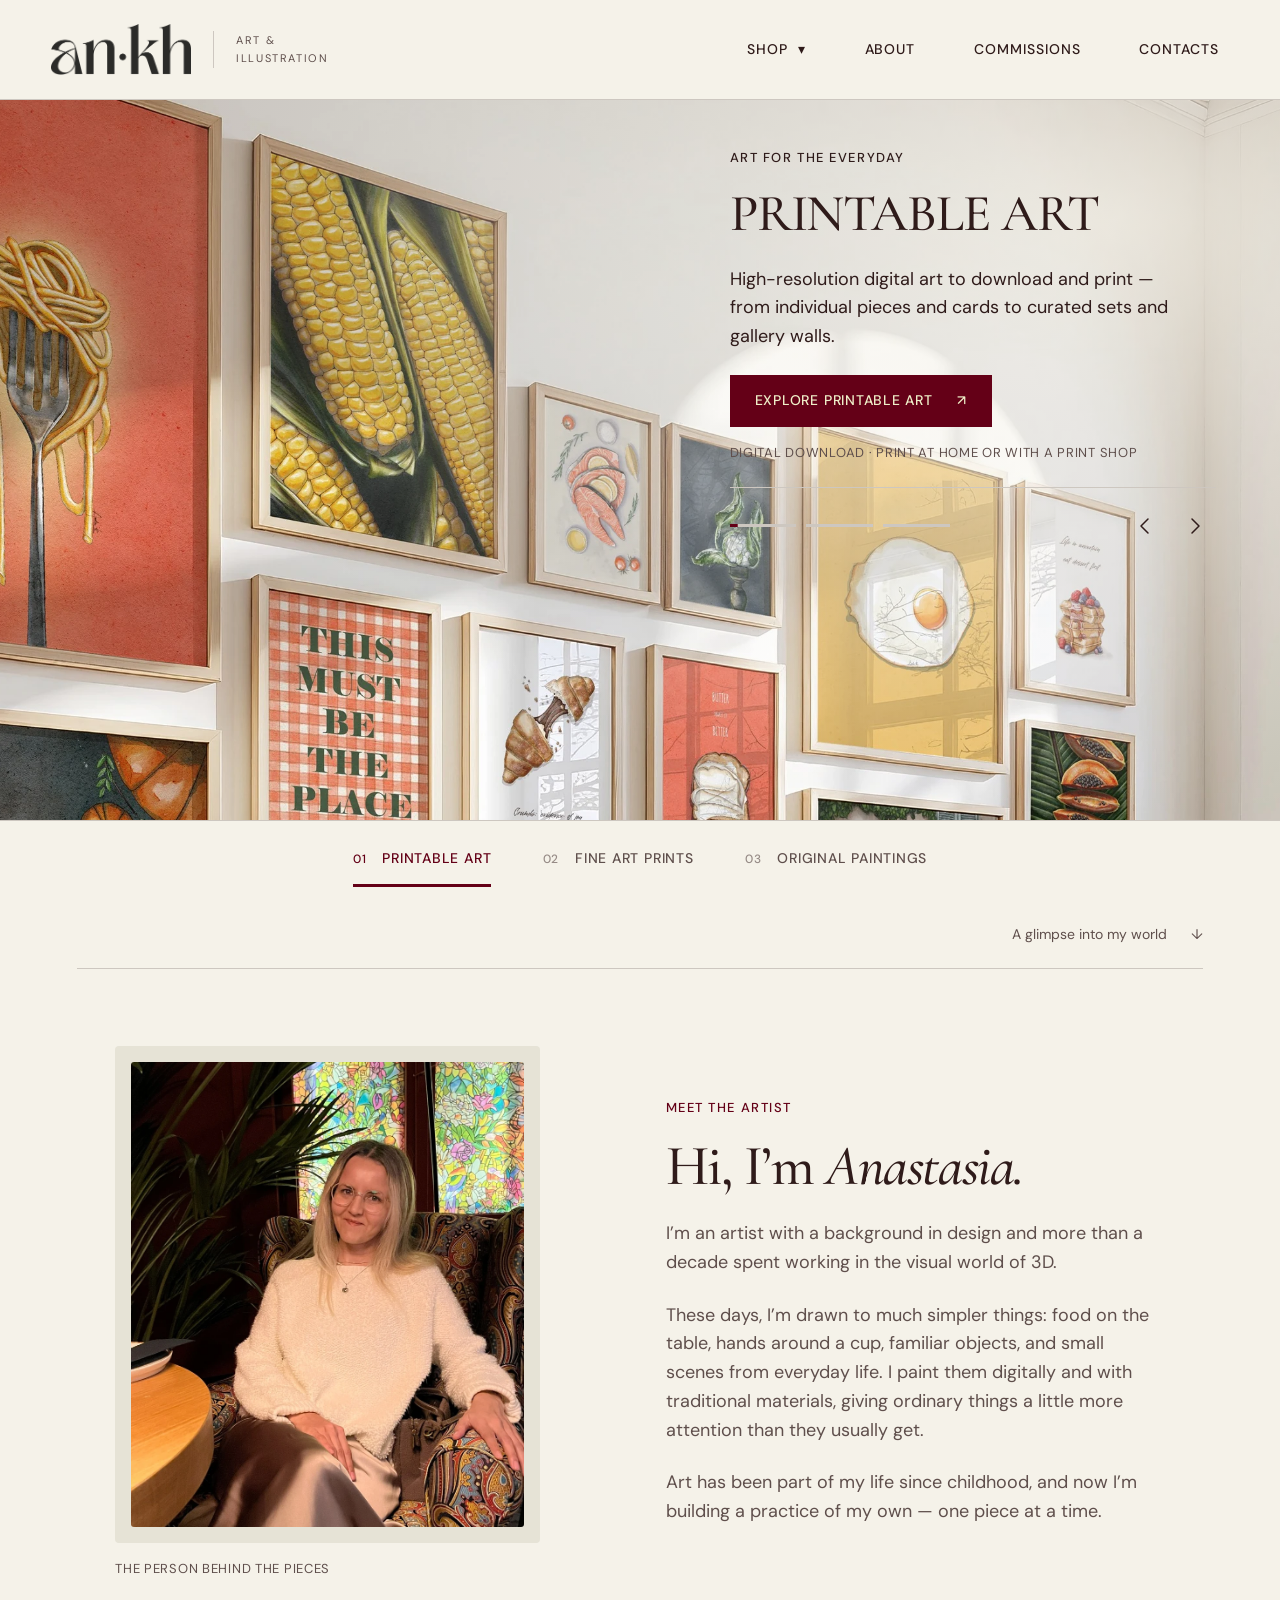
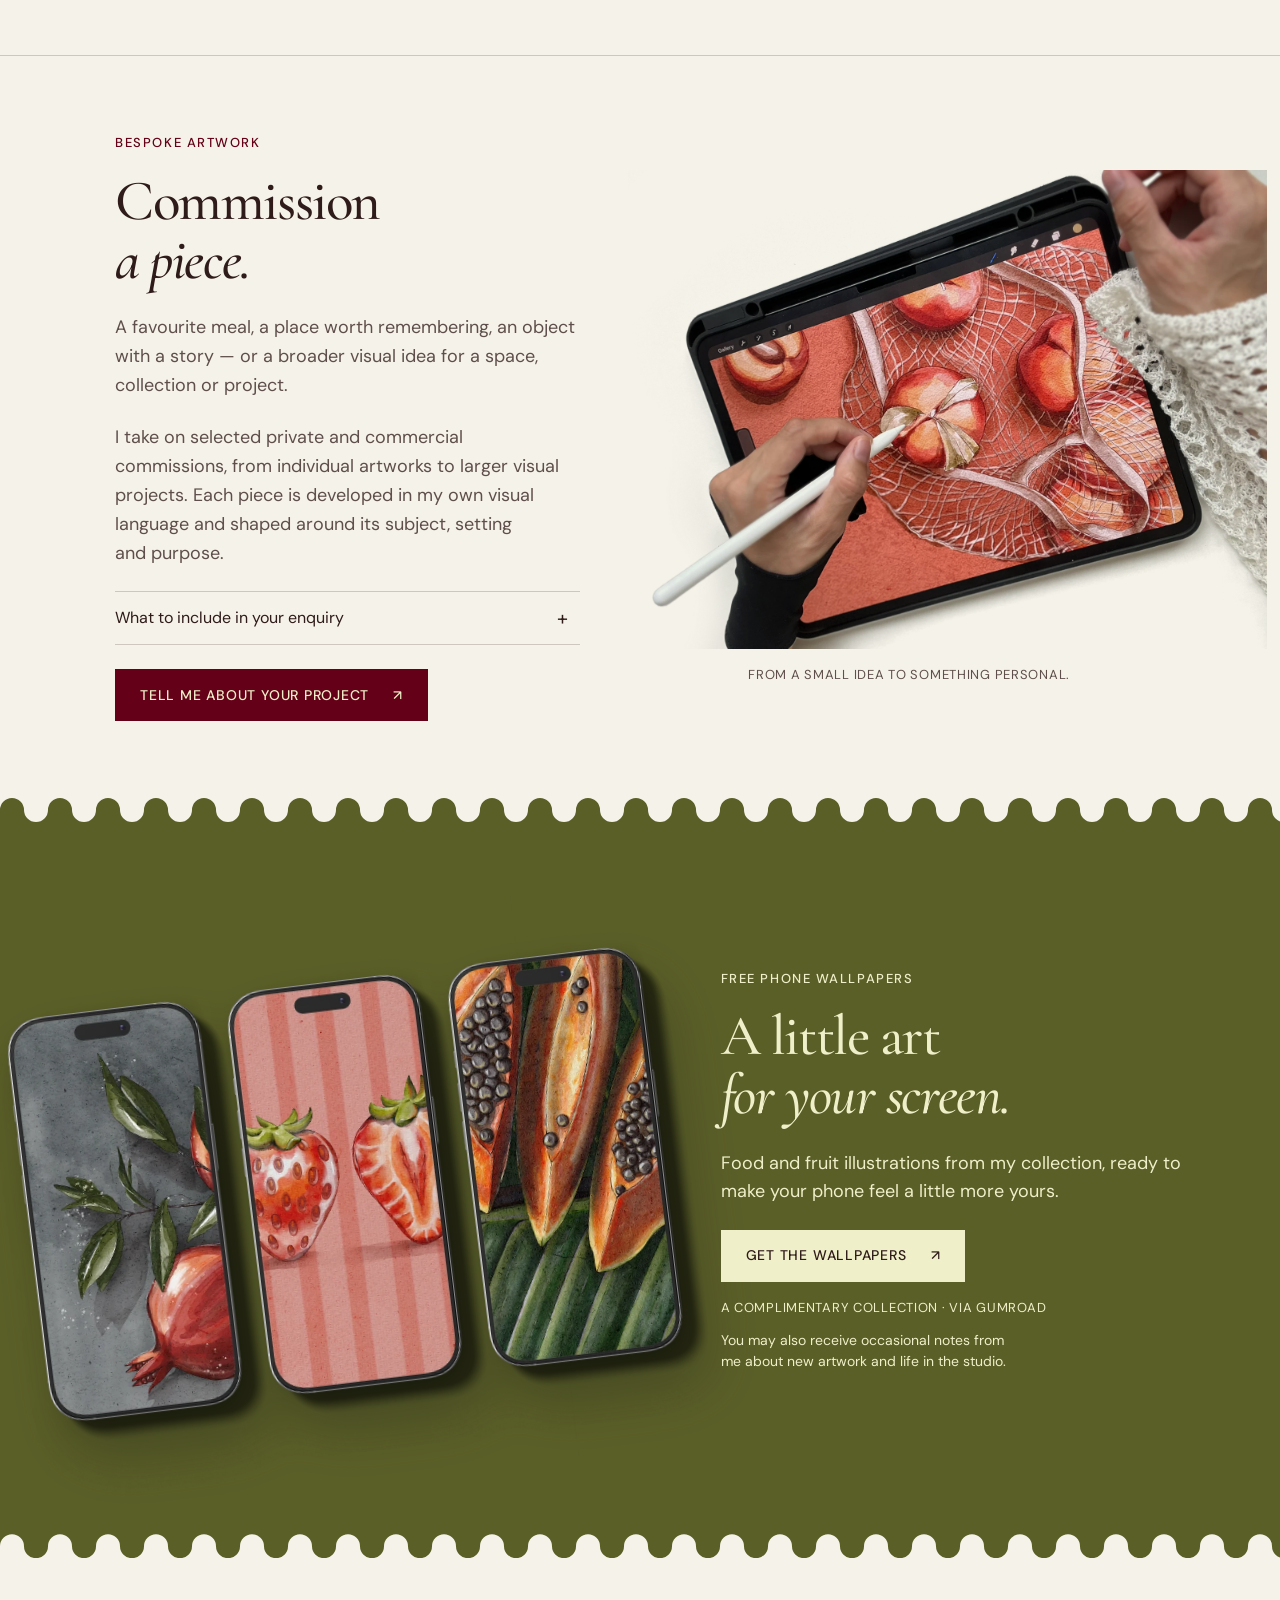
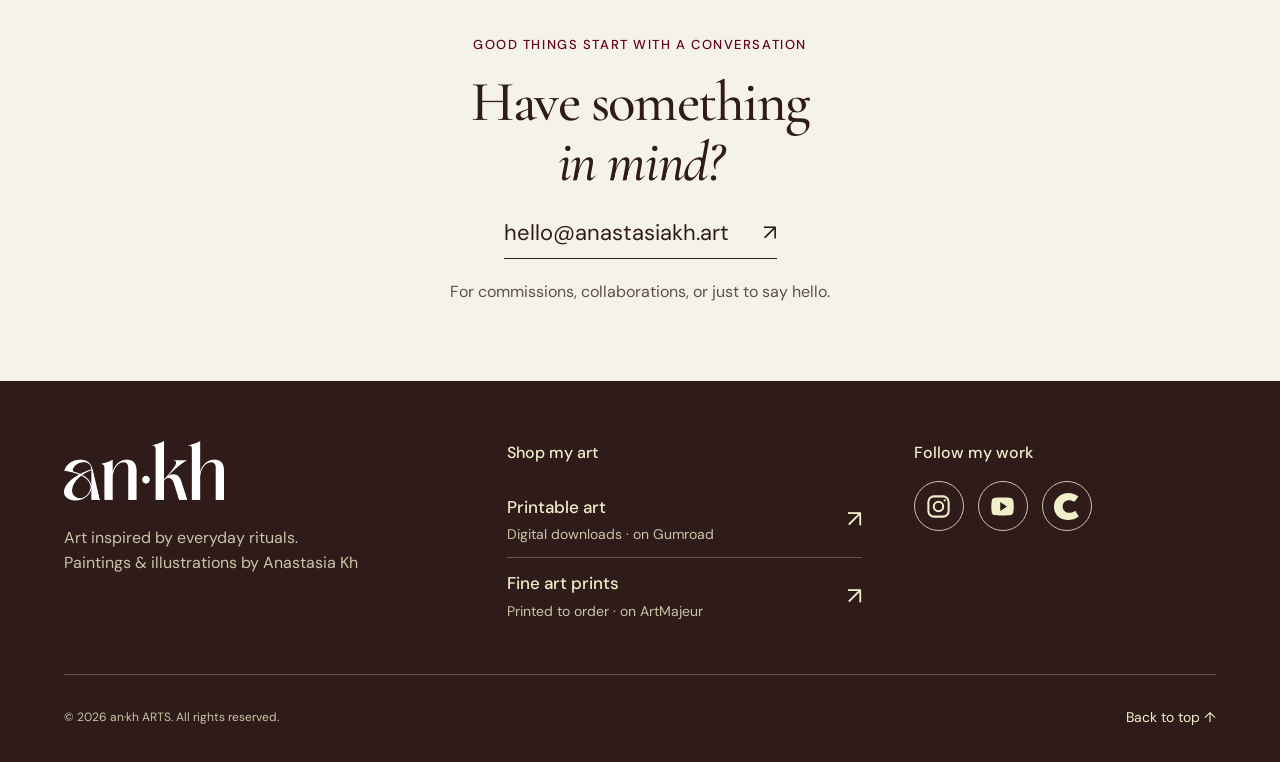
==== commit 3758714a: "Deploy website design 4 with Google Analytics (G-4X02KP9LKQ)" ====
--- a/index.html
+++ b/index.html
@@ -1,390 +1,101 @@
-<!DOCTYPE html>
-<html lang="en" data-theme="light">
+<!doctype html>
+<html lang="en">
 <head>
-  <meta charset="UTF-8" />
-  <meta name="viewport" content="width=device-width, initial-scale=1.0" />
-  
-  <title>Anastasia Kh. | Digital &amp; Watercolor Artist</title>
-  <meta name="description" content="Watercolor-inspired digital illustrations, shop, free brush packs, tutorials, and portfolio by Anastasia Kh. (@anastasia.kh.artist)." />
-  <meta name="author" content="Anastasia Kh." />
-  
-  <!-- Open Graph / Social Meta -->
-  <meta property="og:type" content="profile" />
-  <meta property="og:title" content="Anastasia Kh. | Artist &amp; Illustrator" />
-  <meta property="og:description" content="Watercolor-inspired digital illustrations 🖊️✨ Shop prints, free downloads, tutorials &amp; portfolio." />
-  <meta property="og:image" content="Photo3.jpg" />
-  <meta name="twitter:card" content="summary_large_image" />
-  <meta name="twitter:title" content="Anastasia Kh. | Artist &amp; Illustrator" />
-  <meta name="twitter:description" content="Watercolor-inspired digital illustrations 🖊️✨ Shop prints, free downloads, tutorials &amp; portfolio." />
-  <meta name="twitter:image" content="Photo3.jpg" />
+  <meta charset="utf-8">
+  <meta name="viewport" content="width=device-width,initial-scale=1">
+  <meta name="description" content="Art for the everyday. Discover printable art, fine art prints and bespoke illustrations by Anastasia&nbsp;Kh.">
+  <meta name="theme-color" content="#f5f2e9">
+  <title>an·kh — Art for the everyday</title>
+  <link rel="icon" href="assets/logo_dark.png">
+  <link rel="preload" href="assets/cormorant-500.ttf" as="font" type="font/ttf" crossorigin>
+  <link rel="stylesheet" href="style.css">
+  <link rel="stylesheet" href="typography.css?v=20260921-rhythm">
+  <link rel="stylesheet" href="palette.css?v=20260922-viewport">
+  <script src="app.js?v=20260922-safe-autoplay" defer></script>
+  <!-- Google tag (gtag.js) -->
+  <script async src="https://www.googletagmanager.com/gtag/js?id=G-4X02KP9LKQ"></script>
+  <script>
+    window.dataLayer = window.dataLayer || [];
+    function gtag(){dataLayer.push(arguments);}
+    gtag('js', new Date());
 
-  <!-- Favicon -->
-  <link rel="icon" type="image/jpeg" href="avatar.jpg" />
-
-  <!-- Google Fonts -->
-  <link rel="preconnect" href="https://fonts.googleapis.com" />
-  <link rel="preconnect" href="https://fonts.gstatic.com" crossorigin />
-  <link href="https://fonts.googleapis.com/css2?family=Cormorant+Garamond:ital,wght@0,400;0,500;0,600;0,700;1,400;1,600&family=Plus+Jakarta+Sans:wght@300;400;500;600;700&display=swap" rel="stylesheet" />
-
-  <link rel="stylesheet" href="style.css" />
+    gtag('config', 'G-4X02KP9LKQ');
+  </script>
 </head>
 <body>
-  <!-- Ambient background glow / paper texture aesthetic -->
-  <div class="background-decor" aria-hidden="true">
-    <div class="blob blob-1"></div>
-    <div class="blob blob-2"></div>
-    <div class="blob blob-3"></div>
-  </div>
-
-  <!-- Top Navigation / Utility Bar -->
-  <header class="top-nav">
-    <div class="nav-container">
-      <a href="#" class="nav-brand">Anastasia Kh.</a>
-      <div class="nav-controls">
-        <button id="themeToggle" class="theme-toggle-btn" aria-label="Toggle dark/light theme" title="Switch Theme">
-          <svg class="sun-icon" xmlns="http://www.w3.org/2000/svg" width="19" height="19" viewBox="0 0 24 24" fill="none" stroke="currentColor" stroke-width="2" stroke-linecap="round" stroke-linejoin="round"><circle cx="12" cy="12" r="5"></circle><line x1="12" y1="1" x2="12" y2="3"></line><line x1="12" y1="21" x2="12" y2="23"></line><line x1="4.22" y1="4.22" x2="5.64" y2="5.64"></line><line x1="18.36" y1="18.36" x2="19.78" y2="19.78"></line><line x1="1" y1="12" x2="3" y2="12"></line><line x1="21" y1="12" x2="23" y2="12"></line><line x1="4.22" y1="19.78" x2="5.64" y2="18.36"></line><line x1="18.36" y1="5.64" x2="19.78" y2="4.22"></line></svg>
-          <svg class="moon-icon" xmlns="http://www.w3.org/2000/svg" width="19" height="19" viewBox="0 0 24 24" fill="none" stroke="currentColor" stroke-width="2" stroke-linecap="round" stroke-linejoin="round"><path d="M21 12.79A9 9 0 1 1 11.21 3 7 7 0 0 0 21 12.79z"></path></svg>
-        </button>
-        <a href="#contact" class="nav-cta-btn">Get in Touch</a>
-      </div>
-    </div>
-  </header>
-
-  <main class="page-wrapper">
-    <!-- Hero / Profile Section -->
-    <section class="hero-section">
-      <div class="profile-card">
-        <div class="avatar-wrapper">
-          <div class="avatar-ring"></div>
-          <img src="avatar.jpg" alt="Anastasia Kh. - Artist Portrait" class="avatar-img" width="130" height="130" draggable="false" oncontextmenu="return false;" />
-          <span class="status-badge" title="Open to commercial licensing & inquiries">
-            <span class="status-dot"></span> Available
-          </span>
-        </div>
-
-        <div class="profile-info">
-          <h1 class="artist-name">Anastasia Kh.</h1>
-          <p class="artist-handle">@anastasia.kh.artist</p>
-          <p class="artist-tagline">Watercolor-Inspired Digital Illustrations &bull; Content Creator</p>
-          
-          <p class="artist-bio">
-            Exploring the delicate balance of fluid watercolor textures and digital precision. 
-            Warm atmospheres, botanical studies, and everyday delights.
-          </p>
-
-          <!-- Social Quick Links Bar -->
-          <div class="social-pills-bar">
-            <a href="https://www.instagram.com/an.kh.arts" target="_blank" rel="noopener noreferrer" class="social-pill" aria-label="Instagram">
-              <svg viewBox="0 0 24 24" width="18" height="18" fill="none" stroke="currentColor" stroke-width="2" stroke-linecap="round" stroke-linejoin="round"><rect x="2" y="2" width="20" height="20" rx="5" ry="5"></rect><path d="M16 11.37A4 4 0 1 1 12.63 8 4 4 0 0 1 16 11.37z"></path><line x1="17.5" y1="6.5" x2="17.51" y2="6.5"></line></svg>
-              <span>Instagram</span>
-            </a>
-            <a href="https://www.youtube.com/@anastasiakhart" target="_blank" rel="noopener noreferrer" class="social-pill" aria-label="YouTube">
-              <svg viewBox="0 0 24 24" width="18" height="18" fill="currentColor"><path d="M23.498 6.186a3.016 3.016 0 0 0-2.122-2.136C19.505 3.545 12 3.545 12 3.545s-7.505 0-9.377.505A3.017 3.017 0 0 0 .502 6.186C0 8.07 0 12 0 12s0 3.93.502 5.814a3.016 3.016 0 0 0 2.122 2.136c1.871.505 9.376.505 9.376.505s7.505 0 9.377-.505a3.015 3.015 0 0 0 2.122-2.136C24 15.93 24 12 24 12s0-3.93-.502-5.814zM9.545 15.568V8.432L15.818 12l-6.273 3.568z"/></svg>
-              <span>YouTube</span>
-            </a>
-            <a href="https://cara.app/anastasiakh" target="_blank" rel="noopener noreferrer" class="social-pill" aria-label="Cara">
-              <svg viewBox="0 0 24 24" width="18" height="18" fill="currentColor"><path d="M12 2C6.48 2 2 6.48 2 12s4.48 10 10 10 10-4.48 10-10S17.52 2 12 2zm1 14.93c-2.48.33-4.59-1.39-4.88-3.77-.3-2.46 1.45-4.66 3.91-4.94 1.76-.2 3.37.69 4.14 2.18l-1.84.97c-.44-.82-1.35-1.28-2.3-1.17-1.38.16-2.36 1.4-2.19 2.78.17 1.34 1.35 2.31 2.73 2.15 1.05-.12 1.86-.87 2.05-1.89H12.5v-2.04h4.52c.04.28.06.58.06.88 0 2.82-1.74 4.54-4.08 4.85z"/></svg>
-              <span>Cara</span>
-            </a>
-            <a href="https://www.pinterest.com/anastasiakhartist/" target="_blank" rel="noopener noreferrer" class="social-pill" aria-label="Pinterest">
-              <svg viewBox="0 0 24 24" width="18" height="18" fill="currentColor"><path d="M12 0C5.373 0 0 5.373 0 12c0 5.084 3.163 9.426 7.627 11.174-.105-.949-.2-2.405.042-3.441.218-.937 1.407-5.965 1.407-5.965s-.359-.719-.359-1.782c0-1.668.967-2.914 2.171-2.914 1.023 0 1.518.769 1.518 1.69 0 1.029-.655 2.568-.994 3.995-.283 1.194.599 2.169 1.777 2.169 2.133 0 3.772-2.249 3.772-5.495 0-2.873-2.064-4.882-5.012-4.882-3.414 0-5.418 2.561-5.418 5.207 0 1.031.397 2.138.893 2.738.098.119.112.224.083.345-.09.375-.293 1.199-.334 1.363-.053.225-.172.271-.401.165-1.495-.69-2.433-2.878-2.433-4.646 0-3.776 2.748-7.252 7.92-7.252 4.158 0 7.392 2.967 7.392 6.923 0 4.135-2.607 7.462-6.233 7.462-1.214 0-2.354-.629-2.758-1.379l-.749 2.848c-.269 1.045-1.004 2.352-1.498 3.146 1.123.345 2.306.535 3.546.535 6.627 0 12-5.373 12-12C24 5.373 18.627 0 12 0z"/></svg>
-              <span>Pinterest</span>
-            </a>
-          </div>
+  <a class="skip-link" href="#main">Skip to content</a>
+  <header class="header">
+    <a class="brand" href="#gallery" aria-label="an·kh home"><img src="assets/logo_dark.png" width="140" height="52" alt="an·kh"><span>ART &<br>ILLUSTRATION</span></a>
+    <button class="menu-toggle" aria-expanded="false" aria-controls="navigation">Menu <span aria-hidden="true">☰</span></button>
+    <nav id="navigation" aria-label="Main navigation">
+      <div class="shop-dropdown">
+        <button class="shop-toggle" aria-expanded="false" aria-controls="shop-dropdown-links">SHOP <span aria-hidden="true">▾</span></button>
+        <div class="shop-dropdown-links" id="shop-dropdown-links" hidden>
+          <a href="https://anastasiakhartist.gumroad.com/" target="_blank" rel="noopener noreferrer">PRINTABLE ART <span aria-hidden="true">↗</span><small>Gumroad</small></a>
+          <a href="https://www.artmajeur.com/anastasia-kh" target="_blank" rel="noopener noreferrer">FINE ART PRINTS <span aria-hidden="true">↗</span><small>ArtMajeur</small></a>
         </div>
       </div>
+      <a href="#about">ABOUT</a><a href="#commissions">COMMISSIONS</a><a href="#contact">CONTACTS</a>
+    </nav>
+  </header>
+  <main id="main">
+    <section class="gallery" id="gallery" aria-label="Art collections" aria-roledescription="carousel">
+      <article class="slide active" id="collection-0" role="tabpanel" aria-roledescription="slide" aria-label="1 of 3: Printable art">
+        <img class="scene" src="assets/slide1_printable_art.webp" alt="A sunlit gallery wall of colorful food illustrations in wooden frames" fetchpriority="high">
+        <div class="shade"></div>
+        <div class="hero-copy"><p class="eyebrow">Art for the everyday</p><h1>PRINTABLE ART</h1><p>High-resolution digital art to download and print&nbsp;— from individual pieces and cards to curated sets and gallery walls.</p><a class="button burgundy" href="https://anastasiakhartist.gumroad.com/" target="_blank" rel="noopener">Explore printable art <span aria-hidden="true">↗</span></a><span class="micro">DIGITAL DOWNLOAD · PRINT AT HOME OR WITH A PRINT SHOP</span><div class="carousel-controls" role="group" aria-label="Browse collections"><div class="slide-progress" aria-hidden="true"><span><i></i></span><span><i></i></span><span><i></i></span></div><div class="arrows"><button aria-label="Previous collection" data-direction="-1"><svg viewBox="0 0 24 24" aria-hidden="true"><polyline points="14 5 7 12 14 19"/></svg></button><button aria-label="Next collection" data-direction="1"><svg viewBox="0 0 24 24" aria-hidden="true"><polyline points="10 5 17 12 10 19"/></svg></button></div></div></div>
+      </article>
+      <article class="slide slide-dark" id="collection-1" role="tabpanel" aria-roledescription="slide" aria-label="2 of 3: Fine art prints" hidden>
+        <img class="scene" src="assets/slide2_fine_art_prints.webp" alt="Two framed food illustrations resting on a rich red velvet sofa">
+        <div class="shade"></div>
+        <div class="hero-copy"><p class="eyebrow">Made to be lived with</p><h2>FINE ART PRINTS</h2><p>Fine art prints on archival Hahnemühle paper, made with high-quality pigment inks. Printed to order and shipped worldwide through ArtMajeur.</p><a class="button cream" href="https://www.artmajeur.com/anastasia-kh" target="_blank" rel="noopener">Explore fine art prints <span aria-hidden="true">↗</span></a><span class="micro">PRINTED TO ORDER · SHIPPED WORLDWIDE</span><div class="carousel-controls" role="group" aria-label="Browse collections"><div class="slide-progress" aria-hidden="true"><span><i></i></span><span><i></i></span><span><i></i></span></div><div class="arrows"><button aria-label="Previous collection" data-direction="-1"><svg viewBox="0 0 24 24" aria-hidden="true"><polyline points="14 5 7 12 14 19"/></svg></button><button aria-label="Next collection" data-direction="1"><svg viewBox="0 0 24 24" aria-hidden="true"><polyline points="10 5 17 12 10 19"/></svg></button></div></div></div>
+      </article>
+      <article class="slide originals" id="collection-2" role="tabpanel" aria-roledescription="slide" aria-label="3 of 3: Original paintings" hidden>
+        <img class="scene" src="assets/slide3_original_paintings.webp" alt="Anastasia sketching in her armchair">
+        <div class="shade"></div>
+        <div class="hero-copy"><p class="eyebrow">A new chapter, in the making</p><h2>ORIGINAL PAINTINGS</h2><p>I’m beginning a new collection of <span class="keep-together">one-of-a-kind</span> paintings in traditional media, developed from sketches, everyday observations and familiar subjects.</p><a class="button burgundy" href="https://www.instagram.com/an.kh.art" target="_blank" rel="noopener noreferrer">FOLLOW ALONG <span aria-hidden="true">↗</span></a><span class="micro">FIRST ORIGINALS COMING SOON</span><div class="carousel-controls" role="group" aria-label="Browse collections"><div class="slide-progress" aria-hidden="true"><span><i></i></span><span><i></i></span><span><i></i></span></div><div class="arrows"><button aria-label="Previous collection" data-direction="-1"><svg viewBox="0 0 24 24" aria-hidden="true"><polyline points="14 5 7 12 14 19"/></svg></button><button aria-label="Next collection" data-direction="1"><svg viewBox="0 0 24 24" aria-hidden="true"><polyline points="10 5 17 12 10 19"/></svg></button></div></div></div>
+      </article>
+      <div class="gallery-bottom"><div class="collection-tabs" role="tablist" aria-label="Choose a collection"><button role="tab" id="tab-0" aria-controls="collection-0" aria-selected="true" data-slide="0"><span>01</span> Printable art</button><button role="tab" id="tab-1" aria-controls="collection-1" aria-selected="false" tabindex="-1" data-slide="1"><span>02</span> Fine art prints</button><button role="tab" id="tab-2" aria-controls="collection-2" aria-selected="false" tabindex="-1" data-slide="2"><span>03</span> Original paintings</button></div></div>
+      <span class="sr-only" id="slide-status" aria-live="polite"></span>
     </section>
-
-    <!-- Links / Action Hub (The Modern Linktree Alternative) -->
-    <section class="links-section" id="links">
-      <div class="section-header">
-        <span class="section-eyebrow">Quick Access</span>
-        <h2 class="section-title">Explore &amp; Connect</h2>
-        <p class="section-subtitle">Resources, shop, full galleries, and behind-the-scenes content.</p>
-      </div>
-
-      <div class="links-grid">
-        <!-- 1. Free Downloads (Featured Callout) -->
-        <a href="https://gum.co/u/evhvz7ht" target="_blank" rel="noopener noreferrer" class="link-card featured-link">
-          <div class="link-badge">Free Gift</div>
-          <div class="link-icon-wrap glow-gold">
-            <svg viewBox="0 0 24 24" width="24" height="24" fill="none" stroke="currentColor" stroke-width="2" stroke-linecap="round" stroke-linejoin="round"><path d="M21 15v4a2 2 0 0 1-2 2H5a2 2 0 0 1-2-2v-4"></path><polyline points="7 10 12 15 17 10"></polyline><line x1="12" y1="15" x2="12" y2="3"></line></svg>
-          </div>
-          <div class="link-content">
-            <div class="link-title-row">
-              <span class="link-title">Free Downloads &amp; Resources</span>
-              <span class="link-tag">Gumroad</span>
-            </div>
-            <p class="link-desc">Grab free color palettes, brush samples, and digital drawing guides.</p>
-          </div>
-          <div class="link-arrow">
-            <svg viewBox="0 0 24 24" width="20" height="20" fill="none" stroke="currentColor" stroke-width="2" stroke-linecap="round" stroke-linejoin="round"><line x1="7" y1="17" x2="17" y2="7"></line><polyline points="7 7 17 7 17 17"></polyline></svg>
-          </div>
-        </a>
-
-        <!-- 2. Gumroad Shop -->
-        <a href="https://anastasiakhartist.gumroad.com/?utm_campaign=linktree-traffic&utm_medium=bio&utm_source=linktree&utm_term=-" target="_blank" rel="noopener noreferrer" class="link-card">
-          <div class="link-icon-wrap warm-terracotta">
-            <svg viewBox="0 0 24 24" width="24" height="24" fill="none" stroke="currentColor" stroke-width="2" stroke-linecap="round" stroke-linejoin="round"><circle cx="9" cy="21" r="1"></circle><circle cx="20" cy="21" r="1"></circle><path d="M1 1h4l2.68 13.39a2 2 0 0 0 2 1.61h9.72a2 2 0 0 0 2-1.61L23 6H6"></path></svg>
-          </div>
-          <div class="link-content">
-            <div class="link-title-row">
-              <span class="link-title">Art Shop &amp; Brush Packs</span>
-              <span class="link-tag">Store</span>
-            </div>
-            <p class="link-desc">Procreate brush packs, textures, art prints, and high-res wallpapers.</p>
-          </div>
-          <div class="link-arrow">
-            <svg viewBox="0 0 24 24" width="20" height="20" fill="none" stroke="currentColor" stroke-width="2" stroke-linecap="round" stroke-linejoin="round"><line x1="7" y1="17" x2="17" y2="7"></line><polyline points="7 7 17 7 17 17"></polyline></svg>
-          </div>
-        </a>
-
-        <!-- 3. Cara Portfolio -->
-        <a href="https://cara.app/anastasiakh" target="_blank" rel="noopener noreferrer" class="link-card">
-          <div class="link-icon-wrap calm-slate">
-            <svg viewBox="0 0 24 24" width="24" height="24" fill="none" stroke="currentColor" stroke-width="2" stroke-linecap="round" stroke-linejoin="round"><rect x="3" y="3" width="18" height="18" rx="2" ry="2"></rect><circle cx="8.5" cy="8.5" r="1.5"></circle><polyline points="21 15 16 10 5 21"></polyline></svg>
-          </div>
-          <div class="link-content">
-            <div class="link-title-row">
-              <span class="link-title">Portfolio on Cara</span>
-              <span class="link-tag">Portfolio</span>
-            </div>
-            <p class="link-desc">High-resolution showcase of digital illustrations on Cara App.</p>
-          </div>
-          <div class="link-arrow">
-            <svg viewBox="0 0 24 24" width="20" height="20" fill="none" stroke="currentColor" stroke-width="2" stroke-linecap="round" stroke-linejoin="round"><line x1="7" y1="17" x2="17" y2="7"></line><polyline points="7 7 17 7 17 17"></polyline></svg>
-          </div>
-        </a>
-
-        <!-- 4. YouTube Channel -->
-        <a href="https://www.youtube.com/@anastasiakhart" target="_blank" rel="noopener noreferrer" class="link-card">
-          <div class="link-icon-wrap bright-red">
-            <svg viewBox="0 0 24 24" width="24" height="24" fill="currentColor"><path d="M23.498 6.186a3.016 3.016 0 0 0-2.122-2.136C19.505 3.545 12 3.545 12 3.545s-7.505 0-9.377.505A3.017 3.017 0 0 0 .502 6.186C0 8.07 0 12 0 12s0 3.93.502 5.814a3.016 3.016 0 0 0 2.122 2.136c1.871.505 9.376.505 9.376.505s7.505 0 9.377-.505a3.015 3.015 0 0 0 2.122-2.136C24 15.93 24 12 24 12s0-3.93-.502-5.814zM9.545 15.568V8.432L15.818 12l-6.273 3.568z"/></svg>
-          </div>
-          <div class="link-content">
-            <div class="link-title-row">
-              <span class="link-title">YouTube Speedpaints &amp; Tutorials</span>
-              <span class="link-tag">Videos</span>
-            </div>
-            <p class="link-desc">Watch real-time drawing process, digital watercolor tips, and studio vlogs.</p>
-          </div>
-          <div class="link-arrow">
-            <svg viewBox="0 0 24 24" width="20" height="20" fill="none" stroke="currentColor" stroke-width="2" stroke-linecap="round" stroke-linejoin="round"><line x1="7" y1="17" x2="17" y2="7"></line><polyline points="7 7 17 7 17 17"></polyline></svg>
-          </div>
-        </a>
-
-        <!-- 5. Instagram Profile -->
-        <a href="https://www.instagram.com/an.kh.arts" target="_blank" rel="noopener noreferrer" class="link-card">
-          <div class="link-icon-wrap vivid-pink">
-            <svg viewBox="0 0 24 24" width="24" height="24" fill="none" stroke="currentColor" stroke-width="2" stroke-linecap="round" stroke-linejoin="round"><rect x="2" y="2" width="20" height="20" rx="5" ry="5"></rect><path d="M16 11.37A4 4 0 1 1 12.63 8 4 4 0 0 1 16 11.37z"></path><line x1="17.5" y1="6.5" x2="17.51" y2="6.5"></line></svg>
-          </div>
-          <div class="link-content">
-            <div class="link-title-row">
-              <span class="link-title">Instagram @an.kh.arts</span>
-              <span class="link-tag">Daily Art</span>
-            </div>
-            <p class="link-desc">Daily works in progress, sketches, stories, and community Q&amp;As.</p>
-          </div>
-          <div class="link-arrow">
-            <svg viewBox="0 0 24 24" width="20" height="20" fill="none" stroke="currentColor" stroke-width="2" stroke-linecap="round" stroke-linejoin="round"><line x1="7" y1="17" x2="17" y2="7"></line><polyline points="7 7 17 7 17 17"></polyline></svg>
-          </div>
-        </a>
-
-        <!-- 6. Pinterest -->
-        <a href="https://www.pinterest.com/anastasiakhartist/" target="_blank" rel="noopener noreferrer" class="link-card">
-          <div class="link-icon-wrap warm-coral">
-            <svg viewBox="0 0 24 24" width="24" height="24" fill="currentColor"><path d="M12 0C5.373 0 0 5.373 0 12c0 5.084 3.163 9.426 7.627 11.174-.105-.949-.2-2.405.042-3.441.218-.937 1.407-5.965 1.407-5.965s-.359-.719-.359-1.782c0-1.668.967-2.914 2.171-2.914 1.023 0 1.518.769 1.518 1.69 0 1.029-.655 2.568-.994 3.995-.283 1.194.599 2.169 1.777 2.169 2.133 0 3.772-2.249 3.772-5.495 0-2.873-2.064-4.882-5.012-4.882-3.414 0-5.418 2.561-5.418 5.207 0 1.031.397 2.138.893 2.738.098.119.112.224.083.345-.09.375-.293 1.199-.334 1.363-.053.225-.172.271-.401.165-1.495-.69-2.433-2.878-2.433-4.646 0-3.776 2.748-7.252 7.92-7.252 4.158 0 7.392 2.967 7.392 6.923 0 4.135-2.607 7.462-6.233 7.462-1.214 0-2.354-.629-2.758-1.379l-.749 2.848c-.269 1.045-1.004 2.352-1.498 3.146 1.123.345 2.306.535 3.546.535 6.627 0 12-5.373 12-12C24 5.373 18.627 0 12 0z"/></svg>
-          </div>
-          <div class="link-content">
-            <div class="link-title-row">
-              <span class="link-title">Pinterest Boards</span>
-              <span class="link-tag">Inspiration</span>
-            </div>
-            <p class="link-desc">Curated color palettes, aesthetics, moodboards, and artistic references.</p>
-          </div>
-          <div class="link-arrow">
-            <svg viewBox="0 0 24 24" width="20" height="20" fill="none" stroke="currentColor" stroke-width="2" stroke-linecap="round" stroke-linejoin="round"><line x1="7" y1="17" x2="17" y2="7"></line><polyline points="7 7 17 7 17 17"></polyline></svg>
-          </div>
-        </a>
+    <div class="intro-line"><a href="#about">A glimpse into my world <span aria-hidden="true">↓</span></a></div>
+    <section class="about editorial" id="about">
+      <figure class="portrait"><div class="portrait-mat"><img src="assets/artist_portrait.webp" width="900" height="1067" alt="Anastasia sitting in a patterned armchair beside a sunlit window" loading="lazy"></div><figcaption>THE PERSON BEHIND THE PIECES</figcaption></figure>
+      <div class="about-copy">
+        <p class="eyebrow">Meet the artist</p>
+        <h2>Hi, I’m <em>Anastasia.</em></h2>
+        <p>I’m an artist with a background in design and more than a decade spent working in the visual world of&nbsp;3D.</p>
+        <p>These days, I’m drawn to much simpler things: food on the table, hands around a cup, familiar objects, and small scenes from everyday life. I paint them digitally and with traditional materials, giving ordinary things a little more attention than they usually get.</p>
+        <p>Art has been part of my life since childhood, and now I’m building a practice of my own&nbsp;— one piece at a time.</p>
       </div>
     </section>
-
-    <!-- Art Gallery Section -->
-    <section class="gallery-section" id="gallery">
-      <div class="section-header">
-        <span class="section-eyebrow">Selected Works</span>
-        <h2 class="section-title">Art Gallery</h2>
-        <p class="section-subtitle">Click on any piece to view in full resolution.</p>
-      </div>
-
-      <div class="gallery-grid">
-        <!-- Artwork 1 -->
-        <div class="gallery-item" data-index="0" data-src="Art1.jpg" data-title="Borscht Case Scenario" data-desc="Culinary watercolor illustration capturing rich beetroot tones, sour cream swirls, and rustic herbs on wood.">
-          <div class="gallery-thumb-wrap">
-            <img src="Art1.jpg" alt="Borscht Case Scenario - Watercolor Illustration" class="gallery-img" loading="lazy" draggable="false" oncontextmenu="return false;" />
-            <div class="gallery-overlay">
-              <span class="view-btn">
-                <svg viewBox="0 0 24 24" width="20" height="20" fill="none" stroke="currentColor" stroke-width="2" stroke-linecap="round" stroke-linejoin="round"><circle cx="11" cy="11" r="8"></circle><line x1="21" y1="21" x2="16.65" y2="16.65"></line><line x1="11" y1="8" x2="11" y2="14"></line><line x1="8" y1="11" x2="14" y2="11"></line></svg>
-                View Piece
-              </span>
-            </div>
-          </div>
-          <div class="artwork-caption">
-            <h3 class="artwork-title">Borscht Case Scenario</h3>
-            <span class="artwork-medium">Digital Watercolor • Illustration</span>
-          </div>
-        </div>
-
-        <!-- Artwork 2 -->
-        <div class="gallery-item" data-index="1" data-src="ARt2.jpg" data-title="Crab Claw &amp; Blue Rose" data-desc="A poetic juxtaposition of marine textures and delicate botanical bloom with fluid pigment splatters.">
-          <div class="gallery-thumb-wrap">
-            <img src="ARt2.jpg" alt="Crab Claw & Blue Rose - Watercolor Illustration" class="gallery-img" loading="lazy" draggable="false" oncontextmenu="return false;" />
-            <div class="gallery-overlay">
-              <span class="view-btn">
-                <svg viewBox="0 0 24 24" width="20" height="20" fill="none" stroke="currentColor" stroke-width="2" stroke-linecap="round" stroke-linejoin="round"><circle cx="11" cy="11" r="8"></circle><line x1="21" y1="21" x2="16.65" y2="16.65"></line><line x1="11" y1="8" x2="11" y2="14"></line><line x1="8" y1="11" x2="14" y2="11"></line></svg>
-                View Piece
-              </span>
-            </div>
-          </div>
-          <div class="artwork-caption">
-            <h3 class="artwork-title">Crab Claw &amp; Blue Rose</h3>
-            <span class="artwork-medium">Fine Pigment Study • Original Art</span>
-          </div>
-        </div>
-
-        <!-- Artwork 3 -->
-        <div class="gallery-item" data-index="2" data-src="Art3.jpg" data-title="Monstera in Pink" data-desc="Dramatic interplay of sunlit botanical Monstera fronds, graphic cast shadows, and warm dusty rose tones.">
-          <div class="gallery-thumb-wrap">
-            <img src="Art3.jpg" alt="Monstera in Pink - Watercolor Illustration" class="gallery-img" loading="lazy" draggable="false" oncontextmenu="return false;" />
-            <div class="gallery-overlay">
-              <span class="view-btn">
-                <svg viewBox="0 0 24 24" width="20" height="20" fill="none" stroke="currentColor" stroke-width="2" stroke-linecap="round" stroke-linejoin="round"><circle cx="11" cy="11" r="8"></circle><line x1="21" y1="21" x2="16.65" y2="16.65"></line><line x1="11" y1="8" x2="11" y2="14"></line><line x1="8" y1="11" x2="14" y2="11"></line></svg>
-                View Piece
-              </span>
-            </div>
-          </div>
-          <div class="artwork-caption">
-            <h3 class="artwork-title">Monstera in Pink</h3>
-            <span class="artwork-medium">Botanical Study • Light &amp; Shadow</span>
-          </div>
-        </div>
-
-        <!-- Artwork 4 -->
-        <div class="gallery-item" data-index="3" data-src="Art4.jpg" data-title="Stacked Teacups" data-desc="Earthy ceramic study blending rich terracotta and glazed cerulean teacups atop archival textured paper.">
-          <div class="gallery-thumb-wrap">
-            <img src="Art4.jpg" alt="Stacked Teacups - Watercolor Illustration" class="gallery-img" loading="lazy" draggable="false" oncontextmenu="return false;" />
-            <div class="gallery-overlay">
-              <span class="view-btn">
-                <svg viewBox="0 0 24 24" width="20" height="20" fill="none" stroke="currentColor" stroke-width="2" stroke-linecap="round" stroke-linejoin="round"><circle cx="11" cy="11" r="8"></circle><line x1="21" y1="21" x2="16.65" y2="16.65"></line><line x1="11" y1="8" x2="11" y2="14"></line><line x1="8" y1="11" x2="14" y2="11"></line></svg>
-                View Piece
-              </span>
-            </div>
-          </div>
-          <div class="artwork-caption">
-            <h3 class="artwork-title">Stacked Teacups</h3>
-            <span class="artwork-medium">Ceramic Still Life • Paper Texture</span>
-          </div>
-        </div>
-      </div>
+    <section class="commissions editorial" id="commissions">
+      <div class="commission-copy"><p class="eyebrow">Bespoke artwork</p><h2>Commission<br><em>a piece.</em></h2><p>A favourite meal, a place worth remembering, an object with a story&nbsp;— or a broader visual idea for a space, collection or project.</p><p>I take on selected private and commercial commissions, from individual artworks to larger visual projects. Each piece is developed in my own visual language and shaped around its subject, setting and purpose.</p><div class="commission-list"><details><summary>What to include in your enquiry <span>+</span></summary><p>Tell me a little about your idea, what the artwork is for, and any preferred size, format or timing. References and an approximate budget are welcome if you have them. You don’t need a finished brief to start the conversation.</p></details></div><a class="button burgundy" href="mailto:hello@anastasiakh.art?subject=Commission%20enquiry&body=Hi%20Anastasia%2C%0A%0AMy%20project%3A%0ASubject%20and%20inspiration%3A%0AFormat%3A%0AIdeal%20timeline%3A">Tell me about your project <span aria-hidden="true">↗</span></a></div>
+      <figure class="commission-image"><img src="assets/commission_ipad.webp" width="1600" height="1200" alt="Hands illustrating peaches on an iPad with a digital pencil" loading="lazy"><figcaption>FROM A SMALL IDEA TO SOMETHING PERSONAL.</figcaption></figure>
     </section>
-
-    <!-- Meet the Artist / Studio Glimpse -->
-    <section class="studio-section">
-      <div class="studio-card">
-        <div class="studio-content">
-          <span class="section-eyebrow">Behind the Easel</span>
-          <h2 class="studio-title">Digital Medium with a Traditional Soul</h2>
-          <p class="studio-text">
-            Every piece begins with organic inspiration—food culture, botanical foliage, and cozy everyday still lifes. 
-            Blending the tactile fluidity of watercolor pigments with the versatility of digital tools (iPad, Procreate, and custom-crafted brushes), 
-            I create art designed to bring warmth and playfulness to spaces and stories.
-          </p>
-          <div class="studio-tags">
-            <span class="studio-tag">Procreate &amp; iPad</span>
-            <span class="studio-tag">Watercolor Textures</span>
-            <span class="studio-tag">Brush Pack Creator</span>
-            <span class="studio-tag">Botanical &amp; Food Art</span>
-          </div>
-        </div>
-        <div class="studio-imagery">
-          <div class="studio-photo-card card-primary">
-            <img src="Photo1.jpg" alt="Anastasia working at desk with iPad and glove" class="studio-img" loading="lazy" />
-            <div class="studio-photo-label">The Digital Studio</div>
-          </div>
-          <div class="studio-photo-card card-secondary">
-            <img src="Photo2.jpg" alt="Anastasia with sketchbook and drawing pens" class="studio-img" loading="lazy" />
-            <div class="studio-photo-label">Sketchbook &amp; Concept</div>
-          </div>
-        </div>
-      </div>
+    <section class="wallpapers" id="wallpapers" aria-labelledby="wallpaper-title">
+      <div class="wallpaper-art"><img src="assets/wallpapers_phones.webp" width="1200" height="1200" alt="Pomegranate, strawberry and papaya artwork displayed as phone wallpapers" loading="lazy"></div>
+      <div class="wallpaper-copy"><p class="eyebrow">FREE PHONE WALLPAPERS</p><h2 id="wallpaper-title">A little art<br><em>for your screen.</em></h2><p>Food and fruit illustrations from my collection, ready to make your phone feel a little more yours.</p><a class="button cream" href="https://anastasiakhartist.gumroad.com/l/FoodFruitPhoneWallpapers" target="_blank" rel="noopener">GET THE WALLPAPERS <span aria-hidden="true">↗</span></a><span class="micro">A COMPLIMENTARY COLLECTION · VIA GUMROAD</span><span class="micro wallpaper-updates">You may also receive occasional notes from me about new artwork and life in the studio.</span></div>
     </section>
-
-    <!-- Contact / Licensing Section -->
-    <section class="contact-section" id="contact">
-      <div class="contact-box">
-        <div class="contact-decor-icon">✨</div>
-        <h2 class="contact-title">Work with Anastasia</h2>
-        <p class="contact-subtitle">
-          Interested in commercial licensing, book illustration, custom prints, or collaborations? 
-          Send a direct message on Instagram or an email inquiry.
-        </p>
-
-        <div class="contact-actions">
-          <a href="https://www.instagram.com/an.kh.arts" target="_blank" rel="noopener noreferrer" class="cta-button primary-cta">
-            <svg viewBox="0 0 24 24" width="18" height="18" fill="none" stroke="currentColor" stroke-width="2" stroke-linecap="round" stroke-linejoin="round"><path d="M21 11.5a8.38 8.38 0 0 1-.9 3.8 8.5 8.5 0 0 1-7.6 4.7 8.38 8.38 0 0 1-3.8-.9L3 21l1.9-5.7a8.38 8.38 0 0 1-.9-3.8 8.5 8.5 0 0 1 4.7-7.6 8.38 8.38 0 0 1 3.8-.9h.5a8.48 8.48 0 0 1 8 8v.5z"></path></svg>
-            Send DM on Instagram
-          </a>
-          <a href="mailto:anastasiakh.art@gmail.com" class="cta-button secondary-cta" id="emailCta">
-            <svg viewBox="0 0 24 24" width="18" height="18" fill="none" stroke="currentColor" stroke-width="2" stroke-linecap="round" stroke-linejoin="round"><path d="M4 4h16c1.1 0 2 .9 2 2v12c0 1.1-.9 2-2 2H4c-1.1 0-2-.9-2-2V6c0-1.1.9-2 2-2z"></path><polyline points="22,6 12,13 2,6"></polyline></svg>
-            Email Inquiry
-          </a>
-        </div>
-      </div>
-    </section>
-
-    <!-- Footer -->
-    <footer class="page-footer">
-      <div class="footer-inner">
-        <p class="footer-copy">&copy; <span id="currentYear"></span> Anastasia Kh. All rights reserved.</p>
-        <p class="footer-note">Handcrafted artist landing page • Powered by art &amp; inspiration</p>
-      </div>
-    </footer>
+    <section class="contact" id="contact"><p class="eyebrow">Good things start with a conversation</p><h2>Have something<br><em>in mind?</em></h2><a href="mailto:hello@anastasiakh.art">hello@anastasiakh.art <span aria-hidden="true">↗</span></a><p>For commissions, collaborations, or just to say hello.</p></section>
   </main>
-
-  <!-- Gallery Lightbox Modal -->
-  <div id="lightbox" class="lightbox-modal" aria-hidden="true" role="dialog" aria-label="Artwork full view">
-    <div class="lightbox-backdrop" id="lightboxBackdrop"></div>
-    <div class="lightbox-container">
-      <button class="lightbox-close-btn" id="lightboxClose" aria-label="Close lightbox">
-        <svg viewBox="0 0 24 24" width="24" height="24" fill="none" stroke="currentColor" stroke-width="2" stroke-linecap="round" stroke-linejoin="round"><line x1="18" y1="6" x2="6" y2="18"></line><line x1="6" y1="6" x2="18" y2="18"></line></svg>
-      </button>
-
-      <button class="lightbox-nav-btn prev-btn" id="lightboxPrev" aria-label="Previous artwork">
-        <svg viewBox="0 0 24 24" width="28" height="28" fill="none" stroke="currentColor" stroke-width="2" stroke-linecap="round" stroke-linejoin="round"><polyline points="15 18 9 12 15 6"></polyline></svg>
-      </button>
-
-      <div class="lightbox-content">
-        <div class="lightbox-image-wrapper">
-          <img id="lightboxImg" src="" alt="" class="lightbox-img" draggable="false" oncontextmenu="return false;" />
-        </div>
-        <div class="lightbox-details">
-          <div class="lightbox-meta">
-            <h3 id="lightboxTitle" class="lightbox-title"></h3>
-            <p id="lightboxDesc" class="lightbox-desc"></p>
-          </div>
-          <span id="lightboxCounter" class="lightbox-counter"></span>
-        </div>
-      </div>
-
-      <button class="lightbox-nav-btn next-btn" id="lightboxNext" aria-label="Next artwork">
-        <svg viewBox="0 0 24 24" width="28" height="28" fill="none" stroke="currentColor" stroke-width="2" stroke-linecap="round" stroke-linejoin="round"><polyline points="9 18 15 12 9 6"></polyline></svg>
-      </button>
+  <footer>
+    <div class="footer-main">
+      <div class="footer-brand"><a href="#gallery" aria-label="an·kh home"><img src="assets/logo_light.png" width="160" height="59" alt="an·kh"></a><p>Art inspired by everyday rituals.<br>Paintings & illustrations by Anastasia&nbsp;Kh</p></div>
+      <nav class="footer-shop" id="shop" aria-labelledby="shop-title" tabindex="-1">
+        <h2 id="shop-title">Shop my art</h2>
+        <a class="shop-link" href="https://anastasiakhartist.gumroad.com/" target="_blank" rel="noopener noreferrer"><span><strong>Printable art</strong><small>Digital downloads · on Gumroad</small></span><span aria-hidden="true">↗</span><span class="sr-only"> (opens in a new tab)</span></a>
+        <a class="shop-link" href="https://www.artmajeur.com/anastasia-kh" target="_blank" rel="noopener noreferrer"><span><strong>Fine art prints</strong><small>Printed to order · on ArtMajeur</small></span><span aria-hidden="true">↗</span><span class="sr-only"> (opens in a new tab)</span></a>
+      </nav>
+      <div class="footer-follow"><h2>Follow my work</h2><nav class="social-links" aria-label="Social media">
+<a href="https://www.instagram.com/an.kh.art/" target="_blank" rel="noopener noreferrer" aria-label="Instagram" title="Instagram"><svg viewBox="0 0 24 24" aria-hidden="true" fill="none" stroke="currentColor" stroke-width="1.8"><rect x="3" y="3" width="18" height="18" rx="5"/><circle cx="12" cy="12" r="4.2"/><circle cx="17.5" cy="6.5" r="1" fill="currentColor" stroke="none"/></svg></a>
+<a href="https://www.youtube.com/@anastasiakhart" target="_blank" rel="noopener noreferrer" aria-label="YouTube" title="YouTube"><svg viewBox="0 0 24 24" aria-hidden="true"><path fill="currentColor" d="M21.5 6.4a2.8 2.8 0 0 0-2-2C17.7 4 12 4 12 4s-5.7 0-7.5.4a2.8 2.8 0 0 0-2 2A30 30 0 0 0 2 12a30 30 0 0 0 .5 5.6 2.8 2.8 0 0 0 2 2C6.3 20 12 20 12 20s5.7 0 7.5-.4a2.8 2.8 0 0 0 2-2A30 30 0 0 0 22 12a30 30 0 0 0-.5-5.6Z"/><path fill="var(--social-fill)" d="m10 8 6 4-6 4Z"/></svg></a>
+<a href="https://cara.app/anastasiakh" target="_blank" rel="noopener noreferrer" aria-label="Cara" title="Cara"><svg aria-hidden="true" width="200" height="200" viewBox="0 0 200 200" fill="none" xmlns="http://www.w3.org/2000/svg">
+<path d="M159.095 65.5695L188.299 25.8197C141.919 -11.4129 71.0789 -9.07994 30.2977 37.3947C16.782 52.7973 8.09251 72.8914 7.08942 97.2662C5.69382 131.179 20.7504 162.585 44.2222 179.443C88.6201 211.33 148.393 203.635 191 173.408L164.897 131.311C133.567 155.964 76.0419 153.615 72.0666 104.31C68.0913 55.004 121.963 40.9164 159.095 65.5695Z" fill="currentColor"/>
+</svg></a>
+</nav></div>
     </div>
-  </div>
-
-  <!-- Artwork Protection Toast Notification -->
-  <div id="protectionToast" class="protection-toast" aria-live="polite">Artwork is protected &bull; &copy; Anastasia Kh.</div>
-
-  <script src="app.js"></script>
+    <div class="footer-bottom"><span>© <span id="year">2026</span> an·kh ARTS. All rights reserved.</span><a href="#gallery">Back to top ↑</a></div>
+  </footer>
 </body>
 </html>
--- a/style.css
+++ b/style.css
@@ -1,1163 +1,62 @@
-/* =========================================================
-   Anastasia Kh. - Personal Artist Landing Page & Showcase
-   Modern Atelier & Paper Aesthetics
-   ========================================================= */
+:root{--paper:#f5f2e9;--ink:#2f1b1a;--olive:#5a5e27;--burgundy:#640017;--cream:#efefc9;--line:#d6d0c3;--serif:'Italiana',Georgia,serif;--sans:'DM Sans',Arial,sans-serif}*{box-sizing:border-box}html{scroll-behavior:smooth;scroll-padding-top:96px}body{margin:0;background:var(--paper);color:var(--ink);font-family:var(--sans);font-size:16px;line-height:1.7}a{color:inherit;text-decoration:none}button{font:inherit;color:inherit;cursor:pointer}img{display:block;max-width:100%}button,a,summary{-webkit-tap-highlight-color:transparent}a:focus-visible,button:focus-visible,summary:focus-visible{outline:2px solid currentColor;outline-offset:6px}::selection{background:var(--olive);color:white}.skip-link{position:fixed;top:-100px;left:20px;z-index:100;background:var(--paper);padding:12px}.skip-link:focus{top:10px}.header{height:100px;padding:0 4%;display:flex;align-items:center;justify-content:space-between;gap:30px;background:var(--paper);position:relative;z-index:20;border-bottom:1px solid var(--line)}.brand{display:flex;align-items:center;gap:22px;min-height:44px;flex-shrink:0}.brand img{width:140px;height:auto}.brand span{font-size:11px;letter-spacing:1.6px;line-height:1.7;border-left:1px solid var(--line);padding-left:22px;color:#665b52;white-space:nowrap}.header nav{display:flex;gap:32px;font-size:13px}.header nav a{position:relative;padding:8px 0}.header nav a:after{content:'';position:absolute;bottom:0;left:0;width:0;height:1px;background:var(--ink);transition:width .2s}.header nav a:hover:after{width:100%}.header-contact{font-size:14px;border-bottom:1px solid var(--ink);padding-bottom:5px}.header-contact span{margin-left:26px}.menu-toggle{display:none}.gallery{height:calc(100svh - 100px);min-height:640px;position:relative;isolation:isolate;background:#d9d0bc}.slide{position:absolute;inset:0}.slide[hidden]{display:none}.scene{position:absolute;width:100%;height:100%;object-fit:cover;object-position:center}.shade{position:absolute;inset:0;background:linear-gradient(90deg,transparent 25%,rgba(245,242,233,.06) 45%,rgba(245,242,233,.9) 100%)}.hero-copy{position:absolute;left:61%;right:5%;top:46%;transform:translateY(-50%);max-width:540px}.eyebrow{text-transform:uppercase;font-size:11px;font-weight:500;letter-spacing:2.4px;margin:0 0 26px}h1,h2,p{margin-top:0}h1,h2{font-family:var(--serif);font-weight:400;line-height:1.04;letter-spacing:-2px}h1,.hero-copy h2{font-size:clamp(56px,5.6vw,92px);margin-bottom:25px}em{font-family:Georgia,serif;font-weight:400;font-size:.89em;letter-spacing:-2px}.hero-copy>p:not(.eyebrow){font-size:15px;max-width:330px;line-height:1.8;margin-bottom:28px}.button{display:inline-flex;align-items:center;gap:36px;justify-content:space-between;padding:16px 24px;font-size:13px;transition:background .2s,transform .2s}.button:hover{transform:translateY(-3px)}.olive{background:var(--olive);color:white}.cream{background:var(--cream);color:var(--ink)}.burgundy{background:var(--burgundy);color:white}.micro{display:block;font-size:9px;letter-spacing:1.5px;margin-top:20px}.gallery-bottom{position:absolute;bottom:0;left:0;right:0;padding:0 4%;display:flex;align-items:center;justify-content:space-between;background:rgba(245,242,233,.94);border-top:1px solid rgba(47,27,26,.17);gap:20px}.collection-tabs{display:flex;gap:45px}.collection-tabs button{position:relative;border:0;background:none;padding:23px 0;font-size:13px;white-space:nowrap;opacity:.6}.collection-tabs button[aria-selected=true]{opacity:1}.collection-tabs button:before{content:'';position:absolute;left:0;right:0;top:-1px;height:3px;background:transparent}.collection-tabs button[aria-selected=true]:before{background:var(--olive)}.collection-tabs span{font-size:10px;margin-right:16px}.arrows{display:flex;gap:10px}.arrows button{border:1px solid #bbb5a6;border-radius:50%;height:38px;width:38px;background:none;font-size:20px;line-height:1}.arrows button:hover{background:var(--ink);color:var(--paper);border-color:var(--ink)}.slide-dark{color:var(--paper)}.slide-dark .scene{object-position:left 62%}.slide-dark .shade{background:linear-gradient(90deg,transparent 20%,rgba(38,10,6,.18) 40%,rgba(38,10,6,.92) 100%)}.originals .scene{object-position:35% center}.originals .shade{background:linear-gradient(90deg,transparent 15%,rgba(245,242,233,.1) 40%,rgba(245,242,233,.94) 100%)}.intro-line{display:flex;justify-content:space-between;margin:0 6%;padding:28px 0;border-bottom:1px solid var(--line);font-size:10px;letter-spacing:1.6px}.intro-line a{letter-spacing:0;font-size:12px}.intro-line a span{margin-left:24px}.editorial{max-width:1440px;margin:auto;padding:110px 9%;display:grid;align-items:center;gap:12%}.about{grid-template-columns:.85fr 1fr}.portrait{margin:0;position:relative}.portrait img{width:100%;height:480px;object-fit:cover}.portrait figcaption,.commission-image figcaption{font-size:9px;letter-spacing:1.7px;margin-top:17px}.editorial h2{font-size:clamp(44px,4.5vw,70px);margin-bottom:30px}.editorial p:not(.eyebrow){font-size:14px;line-height:1.9;color:#665b52}.signature{display:block;font-family:var(--serif);font-size:31px;margin-top:25px}.commissions{grid-template-columns:1fr 1.1fr;border-top:1px solid var(--line);gap:7%;padding-top:95px;padding-bottom:110px}.commission-list{margin:30px 0}.commission-list details{border-top:1px solid var(--line)}.commission-list details:last-child{border-bottom:1px solid var(--line)}summary{list-style:none;cursor:pointer;display:flex;justify-content:space-between;font-size:13px;padding:13px 0}summary::-webkit-details-marker{display:none}summary span{font-size:20px;line-height:1.4}details[open] summary span{transform:rotate(45deg)}details p{padding-right:20px}.text-link{display:inline-flex;border-bottom:1px solid var(--burgundy);color:var(--burgundy);padding-bottom:7px;gap:32px;font-size:13px}.commission-image{margin:0}.commission-image img{width:125%;max-width:none;margin-left:-5%;mix-blend-mode:multiply}.commission-image figcaption{text-align:center;margin-top:30px}.wallpapers{min-height:760px;height:90svh;position:relative;overflow:hidden;background:var(--olive);color:var(--cream);isolation:isolate}.wallpaper-art{position:absolute;inset:0;background:radial-gradient(ellipse at 76% 40%,#93965b 0%,#73773c 25%,#5a5e27 65%);z-index:-1}.wallpaper-art img{position:absolute;width:64%;max-width:1000px;right:-2%;top:50%;transform:translateY(-50%) rotate(-7deg);filter:drop-shadow(12px 30px 24px #262b1d55)}.wallpaper-copy{position:absolute;left:8%;top:47%;transform:translateY(-50%);width:43%;max-width:570px}.wallpaper-copy h2{font-size:clamp(58px,6.3vw,100px);margin-bottom:28px}.wallpaper-copy>p:not(.eyebrow){font-size:15px;max-width:335px;line-height:1.8;margin-bottom:30px}.wallpaper-copy .micro{font-size:9px}.wallpaper-footer{position:absolute;bottom:0;left:4%;right:4%;display:flex;justify-content:space-between;padding:24px 0;font-size:9px;letter-spacing:1.8px}.contact{text-align:center;padding:105px 24px}.contact h2{font-size:clamp(42px,4.5vw,70px);margin:0 0 30px}.contact>a{font-size:21px;border-bottom:1px solid var(--ink);padding-bottom:8px;display:inline-block}.contact>a span{margin-left:28px}.contact>p:last-child{font-size:12px;color:#73685e;margin-top:24px}footer{background:var(--ink);color:var(--paper);padding:48px 5% 24px}.footer-top{display:flex;gap:40px;align-items:center;padding-bottom:40px}.footer-top img{width:140px;height:auto}.footer-top p{font-size:12px;color:#c2b5a7;margin:0}.footer-top>a:last-child{margin-left:auto;font-size:12px}.footer-bottom{border-top:1px solid #ffffff26;padding-top:22px;display:flex;justify-content:space-between;gap:25px;font-size:10px;color:#c2b5a7}.footer-bottom div{display:flex;gap:22px}.sr-only{position:absolute;width:1px;height:1px;overflow:hidden;clip:rect(0,0,0,0)}
+@media(min-width:1700px){.hero-copy{left:63%}.gallery{max-height:1200px}}
+@media(max-width:1100px){.brand span{display:none}.header nav{gap:20px}.hero-copy{left:55%;right:5%}.hero-copy h1,.hero-copy h2{font-size:66px}.shade{background:linear-gradient(90deg,transparent 15%,#f5f2e930 35%,#f5f2e9ed 100%)}.editorial{padding:80px 6%;gap:7%}.portrait img{height:440px}.wallpaper-art img{right:-9%;width:70%}.wallpaper-copy{left:6%}.collection-tabs{gap:28px}}
+@media(max-width:760px){html{scroll-padding-top:20px}.header{height:80px;padding:0 6%}.brand img{width:112px}.header-contact{display:none}.menu-toggle{display:flex;gap:15px;align-items:center;border:0;background:none;font-size:13px;padding:12px 0}.header nav{display:none;position:absolute;top:80px;left:0;right:0;background:var(--paper);padding:24px 6%;border-bottom:1px solid var(--line);gap:10px;flex-direction:column}.header nav.open{display:flex}.header nav a{padding:10px 0}.gallery{height:calc(100svh - 80px);min-height:690px;max-height:1000px}.scene{object-position:30% center}.shade{background:linear-gradient(180deg,transparent 15%,#f5f2e950 30%,#f5f2e9f2 64%,var(--paper) 100%)}.hero-copy{left:7%;right:7%;top:auto;bottom:103px;transform:none;max-width:430px}.hero-copy h1,.hero-copy h2{font-size:58px;margin-bottom:18px}.eyebrow{font-size:10px;margin-bottom:18px;letter-spacing:1.8px}.hero-copy>p:not(.eyebrow){font-size:14px;max-width:310px;margin-bottom:20px}.micro{font-size:8px;margin-top:15px}.button{padding:14px 20px;font-size:12px}.gallery-bottom{padding:0 6%;gap:12px;min-height:80px}.collection-tabs{gap:16px;flex:1;justify-content:space-between}.collection-tabs button{white-space:normal;font-size:10px;text-align:left;line-height:1.4;padding:16px 0;max-width:90px}.collection-tabs span{display:block;font-size:9px;margin:0 0 6px}.arrows{gap:6px}.arrows button{width:30px;height:30px;font-size:16px}.slide-dark .shade{background:linear-gradient(180deg,#260a0600 0%,#260a0677 30%,#260a06ee 64%,#260a06 100%)}.slide-dark .scene{object-position:30% center}.originals .shade{background:linear-gradient(180deg,transparent 0%,#f5f2e91a 20%,#f5f2e9ef 60%,var(--paper) 100%)}.originals .scene{object-position:25% center}.intro-line{font-size:8px;padding:22px 0}.intro-line a{font-size:10px}.intro-line a span{margin-left:5px}.editorial{grid-template-columns:1fr;padding:65px 7%;gap:40px}.portrait{max-width:450px;width:100%;margin:auto}.portrait img{height:auto;max-height:520px;object-position:center 40%}.editorial h2{font-size:51px}.editorial p:not(.eyebrow){font-size:15px}.about-copy{max-width:520px}.commissions{padding-top:65px;gap:20px}.commission-image{grid-row:1}.commission-image img{width:108%;margin-left:-4%}.commission-image figcaption{margin-top:10px}.wallpapers{height:95svh;min-height:820px;max-height:1000px}.wallpaper-art img{width:91%;right:-4%;top:2%;transform:rotate(-7deg);max-width:560px}.wallpaper-copy{left:7%;right:7%;top:auto;bottom:105px;transform:none;width:auto;max-width:430px}.wallpaper-copy h2{font-size:59px;margin-bottom:20px}.wallpaper-copy>p:not(.eyebrow){font-size:14px;max-width:310px;margin-bottom:24px}.wallpaper-footer{left:7%;right:7%;font-size:8px;padding:20px 0;gap:30px}.wallpaper-footer span:last-child{text-align:right}.contact{padding:70px 7%}.contact h2{font-size:45px}.contact .eyebrow{font-size:9px}footer{padding:40px 7% 24px}.footer-top{flex-wrap:wrap;gap:25px}.footer-top img{width:110px}.footer-top>a:last-child{margin-left:0}.footer-bottom{flex-wrap:wrap;gap:16px}.footer-bottom>span:last-child{width:100%}}
+@media(prefers-reduced-motion:reduce){html{scroll-behavior:auto}*,*:before,*:after{transition:none!important;animation:none!important}}
 
-:root {
-  /* Light / Paper Atelier Theme (Default) */
-  --font-serif: 'Cormorant Garamond', Garamond, Georgia, serif;
-  --font-sans: 'Plus Jakarta Sans', -apple-system, BlinkMacSystemFont, 'Segoe UI', Roboto, sans-serif;
+@media(min-width:761px) and (max-width:1100px){.commission-image img{width:110%;margin-left:-5%}}
 
-  --bg-base: #faf7f2;
-  --bg-base-translucent: rgba(250, 247, 242, 0.85);
-  --bg-surface: #ffffff;
-  --bg-surface-elevated: rgba(255, 255, 255, 0.88);
-  --bg-surface-hover: #fdfbf7;
-  
-  --border-subtle: rgba(40, 30, 25, 0.08);
-  --border-medium: rgba(40, 30, 25, 0.14);
-  --border-strong: rgba(40, 30, 25, 0.24);
+.portrait img,.commission-image img,.wallpaper-art img{height:auto}
+.originals .scene{transform:scaleX(-1)}
 
-  --text-primary: #211e1c;
-  --text-secondary: #58534e;
-  --text-muted: #8c857e;
-  
-  --accent-terracotta: #c8614c;
-  --accent-terracotta-hover: #af4f3c;
-  --accent-gold: #c78d30;
-  --accent-rose: #d67a84;
-  --accent-slate: #4f6367;
+.footer-bottom{align-items:center}
+.social-links{display:flex;align-items:center;gap:14px}
+.social-links a{--social-fill:#2f1b1a;display:inline-flex;align-items:center;justify-content:center;width:50px;height:50px;flex-shrink:0;border:1px solid #efefc980;border-radius:50%;color:var(--cream);background:var(--social-fill);transition:background .2s,color .2s,transform .2s}
+.social-links svg{display:block;width:27px;height:27px}
+.social-links a:hover,.social-links a:focus-visible{--social-fill:#efefc9;color:var(--ink);border-color:var(--cream);transform:translateY(-2px)}
+@media(max-width:760px){.social-links{width:100%;gap:16px}}
 
-  --shadow-sm: 0 2px 6px rgba(45, 35, 30, 0.04);
-  --shadow-md: 0 12px 28px -8px rgba(45, 35, 30, 0.08), 0 4px 10px -2px rgba(45, 35, 30, 0.03);
-  --shadow-lg: 0 24px 48px -12px rgba(45, 35, 30, 0.12), 0 8px 20px -4px rgba(45, 35, 30, 0.05);
-  --shadow-hover: 0 20px 40px -10px rgba(200, 97, 76, 0.14), 0 6px 14px -3px rgba(45, 35, 30, 0.06);
+.header nav .nav-shop{font-weight:600;color:var(--burgundy)}
+.footer-main{display:grid;grid-template-columns:1fr 1.2fr .8fr;gap:clamp(32px,5vw,80px);padding:12px 0 48px}
+.footer-brand img{width:160px;height:auto}
+.footer-brand p{color:#d1c6bb;font-size:14px;line-height:1.8;margin:24px 0 0}
+.footer-main h2{font-family:var(--sans);font-size:16px;letter-spacing:0;line-height:1.5;font-weight:500;margin:0 0 20px;color:var(--cream)}
+.footer-shop{scroll-margin-top:32px}
+.shop-link{display:flex;justify-content:space-between;align-items:center;gap:24px;min-height:80px;border-top:1px solid #efefc944;padding:15px 0;transition:color .2s}
+.shop-link:last-child{border-bottom:1px solid #efefc944}
+.shop-link strong{display:block;font-weight:500;font-size:17px}
+.shop-link small{display:block;font-size:13px;color:#d1c6bb;margin-top:3px}
+.shop-link>span:nth-child(2){font-size:24px;color:var(--cream)}
+.shop-link:hover strong{text-decoration:underline;text-underline-offset:5px}
+.footer-bottom>a{font-size:13px;padding:10px 0;color:var(--cream)}
+@media(min-width:761px) and (max-width:1100px){.header{gap:18px}.header nav{gap:16px;font-size:12px}.header-contact span{margin-left:10px}.footer-main{grid-template-columns:1fr 1.2fr}.footer-follow{grid-column:1/-1}}
+@media(max-width:760px){.footer-main{grid-template-columns:1fr;gap:36px;padding-bottom:36px}.footer-shop{grid-row:1}.footer-brand{grid-row:3}.footer-bottom{align-items:flex-start}.footer-bottom>a{margin-left:auto}.footer-brand p{margin-top:20px}.footer-brand img{width:140px}}
 
-  --radius-sm: 10px;
-  --radius-md: 16px;
-  --radius-lg: 24px;
-  --radius-full: 9999px;
+.header nav{align-items:center;gap:clamp(24px,3vw,48px);font-size:14px;letter-spacing:1.2px}
+.menu-toggle{text-transform:uppercase}
+.shop-dropdown{position:relative}
+.shop-toggle{display:flex;align-items:center;gap:10px;min-height:44px;padding:8px 0;border:0;background:none;font:inherit;letter-spacing:inherit}
+.shop-toggle>span{transition:transform .2s}
+.shop-toggle[aria-expanded=true]>span{transform:rotate(180deg)}
+.shop-dropdown-links{position:absolute;top:100%;left:-22px;width:270px;padding:12px 22px;background:var(--paper);border:1px solid var(--line);box-shadow:0 16px 32px #2f1b1a18}
+.shop-dropdown-links[hidden]{display:none}
+.header nav .shop-dropdown-links a{display:block;padding:15px 0;font-size:13px;letter-spacing:1px}
+.shop-dropdown-links a+a{border-top:1px solid var(--line)}
+.shop-dropdown-links a>span{float:right}
+.shop-dropdown-links small{display:block;font-size:12px;letter-spacing:0;color:#665b52;margin-top:4px}
+@media(max-width:760px){.header nav{align-items:stretch;gap:10px;max-height:calc(100svh - 80px);overflow-y:auto}.shop-dropdown-links{position:static;width:100%;box-shadow:none;border:0;border-left:1px solid var(--line);margin:4px 0 12px;padding:0 18px}.shop-toggle{width:100%;justify-content:space-between}}
 
-  --transition-fast: 0.2s cubic-bezier(0.16, 1, 0.3, 1);
-  --transition-normal: 0.3s cubic-bezier(0.16, 1, 0.3, 1);
-  --transition-smooth: 0.5s cubic-bezier(0.16, 1, 0.3, 1);
-}
+/* Wallpaper feature: artwork left, editorial copy right, repeating semicircle edges. */
+.wallpaper-art{background:radial-gradient(ellipse at 24% 40%,#93965b 0%,#73773c 25%,#5a5e27 65%)}
+.wallpaper-art img{left:-3%;right:auto;width:60%}
+.wallpaper-copy{left:57%;right:5%;width:auto;max-width:570px}
+.wallpapers::before,.wallpapers::after{content:"";position:absolute;left:0;right:0;height:26px;z-index:2;pointer-events:none;background:transparent url("data:image/svg+xml,%3Csvg xmlns='http://www.w3.org/2000/svg' width='48' height='26' viewBox='0 0 48 26'%3E%3Cpath fill='%23f5f2e9' d='M0 -2H48V13A12 12 0 0 1 24 13A12 12 0 0 0 0 13Z'/%3E%3C/svg%3E") repeat-x top left}
+.wallpapers::before{top:-1px}
+.wallpapers::after{bottom:-1px;transform:none;background-image:url("data:image/svg+xml,%3Csvg xmlns='http://www.w3.org/2000/svg' width='48' height='26' viewBox='0 0 48 26'%3E%3Cpath fill='%23f5f2e9' d='M48 28H0V13A12 12 0 0 1 24 13A12 12 0 0 0 48 13Z'/%3E%3C/svg%3E")}
+.wallpaper-footer{bottom:16px}
+@media(min-width:761px) and (max-width:1100px){.wallpaper-art img{left:-8%;width:65%}.wallpaper-copy{left:54%;right:5%}}
+@media(max-width:760px){.wallpaper-art{background:radial-gradient(ellipse at 45% 25%,#93965b 0%,#73773c 25%,#5a5e27 65%)}.wallpaper-art img{left:0;right:auto;width:91%;top:2%}.wallpaper-copy{left:7%;right:7%;width:auto}.wallpapers::before,.wallpapers::after{height:22px;background-size:40px 22px}}
 
-/* Dark Theme */
-[data-theme="dark"] {
-  --bg-base: #141416;
-  --bg-base-translucent: rgba(20, 20, 22, 0.85);
-  --bg-surface: #1e1e22;
-  --bg-surface-elevated: rgba(30, 30, 34, 0.88);
-  --bg-surface-hover: #26262b;
-
-  --border-subtle: rgba(255, 255, 255, 0.08);
-  --border-medium: rgba(255, 255, 255, 0.15);
-  --border-strong: rgba(255, 255, 255, 0.25);
-
-  --text-primary: #f5f4f0;
-  --text-secondary: #bab6ae;
-  --text-muted: #827e77;
-
-  --accent-terracotta: #e07762;
-  --accent-terracotta-hover: #f08975;
-  --accent-gold: #e2a84a;
-
-  --shadow-sm: 0 2px 6px rgba(0, 0, 0, 0.4);
-  --shadow-md: 0 12px 30px -8px rgba(0, 0, 0, 0.6);
-  --shadow-lg: 0 24px 50px -12px rgba(0, 0, 0, 0.8);
-  --shadow-hover: 0 20px 40px -10px rgba(0, 0, 0, 0.8), 0 0 20px rgba(224, 119, 98, 0.15);
-}
-
-/* Reset & Base Styles */
-*, *::before, *::after {
-  box-sizing: border-box;
-  margin: 0;
-  padding: 0;
-}
-
-html {
-  scroll-behavior: smooth;
-  font-size: 16px;
-  -webkit-font-smoothing: antialiased;
-  -moz-osx-font-smoothing: grayscale;
-}
-
-body {
-  font-family: var(--font-sans);
-  background-color: var(--bg-base);
-  color: var(--text-primary);
-  line-height: 1.6;
-  position: relative;
-  min-height: 100vh;
-  overflow-x: hidden;
-  transition: background-color var(--transition-normal), color var(--transition-normal);
-}
-
-/* Ambient Background Blobs */
-.background-decor {
-  position: fixed;
-  top: 0;
-  left: 0;
-  width: 100%;
-  height: 100%;
-  pointer-events: none;
-  z-index: -1;
-  overflow: hidden;
-}
-
-.blob {
-  position: absolute;
-  border-radius: 50%;
-  filter: blur(90px);
-  opacity: 0.35;
-  transition: opacity var(--transition-smooth);
-}
-
-[data-theme="dark"] .blob {
-  opacity: 0.18;
-}
-
-.blob-1 {
-  top: -10%;
-  right: -5%;
-  width: 480px;
-  height: 480px;
-  background: radial-gradient(circle, rgba(200, 97, 76, 0.4) 0%, rgba(214, 122, 132, 0.1) 70%);
-}
-
-.blob-2 {
-  top: 35%;
-  left: -15%;
-  width: 520px;
-  height: 520px;
-  background: radial-gradient(circle, rgba(199, 141, 48, 0.3) 0%, rgba(79, 99, 103, 0.08) 70%);
-}
-
-.blob-3 {
-  bottom: 5%;
-  right: -10%;
-  width: 500px;
-  height: 500px;
-  background: radial-gradient(circle, rgba(214, 122, 132, 0.3) 0%, rgba(200, 97, 76, 0.05) 70%);
-}
-
-/* Navigation */
-.top-nav {
-  position: sticky;
-  top: 0;
-  z-index: 100;
-  backdrop-filter: blur(16px);
-  -webkit-backdrop-filter: blur(16px);
-  background: var(--bg-base-translucent);
-  border-bottom: 1px solid var(--border-subtle);
-  transition: background-color var(--transition-normal), border-color var(--transition-normal);
-}
-
-.nav-container {
-  max-width: 860px;
-  margin: 0 auto;
-  padding: 0.85rem 1.5rem;
-  display: flex;
-  justify-content: space-between;
-  align-items: center;
-}
-
-.nav-brand {
-  font-family: var(--font-serif);
-  font-size: 1.4rem;
-  font-weight: 600;
-  color: var(--text-primary);
-  text-decoration: none;
-  letter-spacing: 0.02em;
-}
-
-.nav-controls {
-  display: flex;
-  align-items: center;
-  gap: 0.85rem;
-}
-
-.theme-toggle-btn {
-  background: var(--bg-surface);
-  border: 1px solid var(--border-subtle);
-  color: var(--text-primary);
-  width: 38px;
-  height: 38px;
-  border-radius: var(--radius-full);
-  display: flex;
-  align-items: center;
-  justify-content: center;
-  cursor: pointer;
-  box-shadow: var(--shadow-sm);
-  transition: transform var(--transition-fast), border-color var(--transition-fast), background-color var(--transition-fast);
-}
-
-.theme-toggle-btn:hover {
-  transform: scale(1.05);
-  border-color: var(--border-medium);
-}
-
-.moon-icon {
-  display: none;
-}
-
-[data-theme="dark"] .sun-icon {
-  display: none;
-}
-
-[data-theme="dark"] .moon-icon {
-  display: block;
-}
-
-.nav-cta-btn {
-  font-size: 0.85rem;
-  font-weight: 600;
-  padding: 0.5rem 1.1rem;
-  border-radius: var(--radius-full);
-  background: var(--text-primary);
-  color: var(--bg-base);
-  text-decoration: none;
-  transition: opacity var(--transition-fast), transform var(--transition-fast);
-}
-
-.nav-cta-btn:hover {
-  opacity: 0.9;
-  transform: translateY(-1px);
-}
-
-/* Page Wrapper */
-.page-wrapper {
-  max-width: 860px;
-  margin: 0 auto;
-  padding: 2.5rem 1.25rem 4rem;
-  display: flex;
-  flex-direction: column;
-  gap: 4rem;
-}
-
-/* Hero & Profile Card */
-.hero-section {
-  display: flex;
-  justify-content: center;
-  margin-top: 0.5rem;
-}
-
-.profile-card {
-  width: 100%;
-  display: flex;
-  flex-direction: column;
-  align-items: center;
-  text-align: center;
-}
-
-.avatar-wrapper {
-  position: relative;
-  width: 130px;
-  height: 130px;
-  margin-bottom: 1.5rem;
-}
-
-.avatar-ring {
-  position: absolute;
-  inset: -6px;
-  border-radius: 50%;
-  background: conic-gradient(from 180deg, var(--accent-terracotta), var(--accent-gold), var(--accent-rose), var(--accent-terracotta));
-  opacity: 0.8;
-  filter: blur(2px);
-  animation: rotateGradient 16s linear infinite;
-}
-
-@keyframes rotateGradient {
-  to { transform: rotate(360deg); }
-}
-
-.avatar-img {
-  position: relative;
-  width: 100%;
-  height: 100%;
-  object-fit: cover;
-  border-radius: 50%;
-  border: 4px solid var(--bg-surface);
-  box-shadow: var(--shadow-md);
-  image-rendering: auto;
-  -webkit-backface-visibility: hidden;
-  backface-visibility: hidden;
-  transform: translateZ(0);
-}
-
-.status-badge {
-  position: absolute;
-  bottom: 2px;
-  right: 2px;
-  background: var(--bg-surface);
-  color: var(--text-secondary);
-  border: 1px solid var(--border-subtle);
-  border-radius: var(--radius-full);
-  padding: 0.2rem 0.6rem;
-  font-size: 0.72rem;
-  font-weight: 600;
-  display: flex;
-  align-items: center;
-  gap: 0.35rem;
-  box-shadow: var(--shadow-sm);
-}
-
-.status-dot {
-  width: 7px;
-  height: 7px;
-  border-radius: 50%;
-  background-color: #10b981;
-  display: inline-block;
-}
-
-.artist-name {
-  font-family: var(--font-serif);
-  font-size: 2.75rem;
-  font-weight: 700;
-  color: var(--text-primary);
-  line-height: 1.15;
-  letter-spacing: -0.01em;
-}
-
-.artist-handle {
-  font-size: 0.95rem;
-  font-weight: 600;
-  color: var(--accent-terracotta);
-  margin-top: 0.25rem;
-  margin-bottom: 0.4rem;
-}
-
-.artist-tagline {
-  font-size: 1.05rem;
-  font-weight: 500;
-  color: var(--text-secondary);
-  margin-bottom: 0.9rem;
-}
-
-.artist-bio {
-  max-width: 520px;
-  font-size: 0.98rem;
-  color: var(--text-muted);
-  line-height: 1.6;
-  margin: 0 auto 1.5rem;
-}
-
-/* Social Pills Bar */
-.social-pills-bar {
-  display: flex;
-  flex-wrap: wrap;
-  justify-content: center;
-  gap: 0.6rem;
-}
-
-.social-pill {
-  display: inline-flex;
-  align-items: center;
-  gap: 0.5rem;
-  padding: 0.45rem 0.9rem;
-  background: var(--bg-surface);
-  border: 1px solid var(--border-subtle);
-  border-radius: var(--radius-full);
-  color: var(--text-primary);
-  font-size: 0.82rem;
-  font-weight: 600;
-  text-decoration: none;
-  box-shadow: var(--shadow-sm);
-  transition: transform var(--transition-fast), border-color var(--transition-fast), box-shadow var(--transition-fast), color var(--transition-fast);
-}
-
-.social-pill:hover {
-  transform: translateY(-2px);
-  border-color: var(--accent-terracotta);
-  color: var(--accent-terracotta);
-  box-shadow: var(--shadow-md);
-}
-
-/* Section Header Styles */
-.section-header {
-  text-align: center;
-  margin-bottom: 2rem;
-}
-
-.section-eyebrow {
-  display: inline-block;
-  font-size: 0.78rem;
-  font-weight: 700;
-  letter-spacing: 0.12em;
-  text-transform: uppercase;
-  color: var(--accent-terracotta);
-  margin-bottom: 0.4rem;
-}
-
-.section-title {
-  font-family: var(--font-serif);
-  font-size: 2.2rem;
-  font-weight: 600;
-  color: var(--text-primary);
-  line-height: 1.2;
-}
-
-.section-subtitle {
-  font-size: 0.95rem;
-  color: var(--text-muted);
-  margin-top: 0.35rem;
-}
-
-/* Links Section / Hub */
-.links-grid {
-  display: flex;
-  flex-direction: column;
-  gap: 1rem;
-  max-width: 680px;
-  margin: 0 auto;
-}
-
-.link-card {
-  position: relative;
-  display: flex;
-  align-items: center;
-  gap: 1.1rem;
-  padding: 1.15rem 1.4rem;
-  background: var(--bg-surface);
-  border: 1px solid var(--border-subtle);
-  border-radius: var(--radius-md);
-  text-decoration: none;
-  color: var(--text-primary);
-  box-shadow: var(--shadow-sm);
-  transition: transform var(--transition-normal), box-shadow var(--transition-normal), border-color var(--transition-normal), background-color var(--transition-fast);
-}
-
-.link-card:hover {
-  transform: translateY(-3px);
-  border-color: var(--border-medium);
-  box-shadow: var(--shadow-hover);
-  background: var(--bg-surface-hover);
-}
-
-/* Featured Link Callout (Free Downloads) */
-.featured-link {
-  border: 1.5px solid rgba(199, 141, 48, 0.45);
-  background: linear-gradient(135deg, var(--bg-surface) 60%, rgba(199, 141, 48, 0.08) 100%);
-}
-
-.featured-link:hover {
-  border-color: var(--accent-gold);
-  box-shadow: 0 16px 36px -10px rgba(199, 141, 48, 0.25);
-}
-
-.link-badge {
-  position: absolute;
-  top: -10px;
-  right: 20px;
-  background: linear-gradient(135deg, #c78d30, #e07762);
-  color: #ffffff;
-  font-size: 0.7rem;
-  font-weight: 700;
-  letter-spacing: 0.04em;
-  text-transform: uppercase;
-  padding: 0.2rem 0.65rem;
-  border-radius: var(--radius-full);
-  box-shadow: 0 4px 10px rgba(199, 141, 48, 0.35);
-}
-
-/* Link Icon Wrappers */
-.link-icon-wrap {
-  flex-shrink: 0;
-  width: 48px;
-  height: 48px;
-  border-radius: var(--radius-sm);
-  display: flex;
-  align-items: center;
-  justify-content: center;
-  transition: transform var(--transition-fast);
-}
-
-.link-card:hover .link-icon-wrap {
-  transform: scale(1.08);
-}
-
-.glow-gold {
-  background: rgba(199, 141, 48, 0.15);
-  color: #c78d30;
-}
-
-.warm-terracotta {
-  background: rgba(200, 97, 76, 0.15);
-  color: var(--accent-terracotta);
-}
-
-.calm-slate {
-  background: rgba(79, 99, 103, 0.15);
-  color: var(--accent-slate);
-}
-
-.bright-red {
-  background: rgba(255, 0, 0, 0.12);
-  color: #e50914;
-}
-
-.vivid-pink {
-  background: rgba(225, 48, 108, 0.14);
-  color: #e1306c;
-}
-
-.warm-coral {
-  background: rgba(230, 0, 35, 0.12);
-  color: #e60023;
-}
-
-.link-content {
-  flex: 1;
-  min-width: 0;
-}
-
-.link-title-row {
-  display: flex;
-  align-items: center;
-  gap: 0.5rem;
-  flex-wrap: wrap;
-  margin-bottom: 0.2rem;
-}
-
-.link-title {
-  font-weight: 600;
-  font-size: 1.05rem;
-  color: var(--text-primary);
-}
-
-.link-tag {
-  font-size: 0.68rem;
-  font-weight: 700;
-  letter-spacing: 0.05em;
-  text-transform: uppercase;
-  background: rgba(0, 0, 0, 0.05);
-  color: var(--text-secondary);
-  padding: 0.15rem 0.45rem;
-  border-radius: 4px;
-}
-
-[data-theme="dark"] .link-tag {
-  background: rgba(255, 255, 255, 0.08);
-}
-
-.link-desc {
-  font-size: 0.85rem;
-  color: var(--text-muted);
-  line-height: 1.4;
-  white-space: nowrap;
-  overflow: hidden;
-  text-overflow: ellipsis;
-}
-
-.link-arrow {
-  flex-shrink: 0;
-  color: var(--text-muted);
-  transition: transform var(--transition-fast), color var(--transition-fast);
-}
-
-.link-card:hover .link-arrow {
-  transform: translate(3px, -3px);
-  color: var(--accent-terracotta);
-}
-
-/* Gallery Section */
-.gallery-grid {
-  display: grid;
-  grid-template-columns: repeat(2, 1fr);
-  gap: 1.75rem;
-}
-
-.gallery-item {
-  display: flex;
-  flex-direction: column;
-  cursor: pointer;
-  background: var(--bg-surface);
-  border: 1px solid var(--border-subtle);
-  border-radius: var(--radius-md);
-  padding: 0.85rem;
-  box-shadow: var(--shadow-sm);
-  transition: transform var(--transition-normal), box-shadow var(--transition-normal), border-color var(--transition-normal);
-}
-
-.gallery-item:hover {
-  transform: translateY(-4px);
-  border-color: var(--border-medium);
-  box-shadow: var(--shadow-lg);
-}
-
-.gallery-thumb-wrap {
-  position: relative;
-  width: 100%;
-  aspect-ratio: 3 / 4;
-  border-radius: var(--radius-sm);
-  overflow: hidden;
-  background: rgba(0, 0, 0, 0.04);
-}
-
-.gallery-img {
-  width: 100%;
-  height: 100%;
-  object-fit: cover;
-  transition: transform var(--transition-smooth);
-  -webkit-touch-callout: none;
-  -webkit-user-select: none;
-  -moz-user-select: none;
-  -ms-user-select: none;
-  user-select: none;
-  -webkit-user-drag: none;
-  user-drag: none;
-  pointer-events: none;
-}
-
-.gallery-item:hover .gallery-img {
-  transform: scale(1.04);
-}
-
-.gallery-overlay {
-  position: absolute;
-  inset: 0;
-  background: rgba(20, 18, 16, 0.45);
-  backdrop-filter: blur(3px);
-  -webkit-backdrop-filter: blur(3px);
-  opacity: 0;
-  display: flex;
-  align-items: center;
-  justify-content: center;
-  transition: opacity var(--transition-fast);
-}
-
-.gallery-item:hover .gallery-overlay {
-  opacity: 1;
-}
-
-.view-btn {
-  display: inline-flex;
-  align-items: center;
-  gap: 0.4rem;
-  background: #ffffff;
-  color: #1a1a1a;
-  padding: 0.55rem 1.1rem;
-  border-radius: var(--radius-full);
-  font-size: 0.85rem;
-  font-weight: 600;
-  box-shadow: 0 4px 12px rgba(0, 0, 0, 0.25);
-  transform: translateY(6px);
-  transition: transform var(--transition-fast);
-}
-
-.gallery-item:hover .view-btn {
-  transform: translateY(0);
-}
-
-.artwork-caption {
-  padding: 0.85rem 0.25rem 0.35rem;
-  display: flex;
-  flex-direction: column;
-  gap: 0.2rem;
-}
-
-.artwork-title {
-  font-family: var(--font-serif);
-  font-size: 1.35rem;
-  font-weight: 600;
-  color: var(--text-primary);
-  line-height: 1.25;
-}
-
-.artwork-medium {
-  font-size: 0.78rem;
-  font-weight: 500;
-  color: var(--accent-terracotta);
-  letter-spacing: 0.02em;
-}
-
-/* Studio Section */
-.studio-section {
-  background: var(--bg-surface);
-  border: 1px solid var(--border-subtle);
-  border-radius: var(--radius-lg);
-  padding: 2.75rem 2.5rem;
-  box-shadow: var(--shadow-sm);
-}
-
-.studio-card {
-  display: grid;
-  grid-template-columns: 1.1fr 1fr;
-  gap: 2.5rem;
-  align-items: center;
-}
-
-.studio-content {
-  display: flex;
-  flex-direction: column;
-  gap: 0.85rem;
-}
-
-.studio-title {
-  font-family: var(--font-serif);
-  font-size: 2rem;
-  font-weight: 600;
-  color: var(--text-primary);
-  line-height: 1.25;
-}
-
-.studio-text {
-  font-size: 0.95rem;
-  color: var(--text-secondary);
-  line-height: 1.7;
-}
-
-.studio-tags {
-  display: flex;
-  flex-wrap: wrap;
-  gap: 0.5rem;
-  margin-top: 0.5rem;
-}
-
-.studio-tag {
-  background: var(--bg-base);
-  border: 1px solid var(--border-subtle);
-  padding: 0.35rem 0.75rem;
-  border-radius: var(--radius-full);
-  font-size: 0.75rem;
-  font-weight: 600;
-  color: var(--text-secondary);
-}
-
-.studio-imagery {
-  display: grid;
-  grid-template-columns: 1fr 1fr;
-  gap: 1rem;
-}
-
-.studio-photo-card {
-  display: flex;
-  flex-direction: column;
-  background: var(--bg-base);
-  border: 1px solid var(--border-subtle);
-  border-radius: var(--radius-md);
-  padding: 0.5rem;
-  box-shadow: var(--shadow-md);
-  transition: transform var(--transition-normal);
-}
-
-.studio-photo-card.card-primary {
-  transform: translateY(-8px) rotate(-1deg);
-}
-
-.studio-photo-card.card-secondary {
-  transform: translateY(12px) rotate(1.5deg);
-}
-
-.studio-photo-card:hover {
-  transform: translateY(0) rotate(0deg) scale(1.03);
-  z-index: 2;
-}
-
-.studio-img {
-  width: 100%;
-  aspect-ratio: 3 / 4;
-  object-fit: cover;
-  border-radius: var(--radius-sm);
-}
-
-.studio-photo-label {
-  font-size: 0.72rem;
-  font-weight: 600;
-  text-align: center;
-  color: var(--text-muted);
-  padding: 0.5rem 0.2rem 0.2rem;
-}
-
-/* Contact Section */
-.contact-section {
-  display: flex;
-  justify-content: center;
-}
-
-.contact-box {
-  width: 100%;
-  max-width: 680px;
-  background: linear-gradient(135deg, var(--bg-surface) 0%, var(--bg-surface-hover) 100%);
-  border: 1px solid var(--border-medium);
-  border-radius: var(--radius-lg);
-  padding: 2.75rem 2rem;
-  text-align: center;
-  box-shadow: var(--shadow-md);
-}
-
-.contact-decor-icon {
-  font-size: 2rem;
-  margin-bottom: 0.5rem;
-}
-
-.contact-title {
-  font-family: var(--font-serif);
-  font-size: 2.2rem;
-  font-weight: 600;
-  color: var(--text-primary);
-  margin-bottom: 0.5rem;
-}
-
-.contact-subtitle {
-  max-width: 480px;
-  font-size: 0.95rem;
-  color: var(--text-secondary);
-  line-height: 1.6;
-  margin: 0 auto 1.75rem;
-}
-
-.contact-actions {
-  display: flex;
-  justify-content: center;
-  flex-wrap: wrap;
-  gap: 1rem;
-}
-
-.cta-button {
-  display: inline-flex;
-  align-items: center;
-  gap: 0.5rem;
-  padding: 0.75rem 1.4rem;
-  border-radius: var(--radius-full);
-  font-size: 0.9rem;
-  font-weight: 600;
-  text-decoration: none;
-  cursor: pointer;
-  transition: transform var(--transition-fast), box-shadow var(--transition-fast), opacity var(--transition-fast);
-}
-
-.primary-cta {
-  background: var(--accent-terracotta);
-  color: #ffffff;
-  box-shadow: 0 4px 14px rgba(200, 97, 76, 0.35);
-}
-
-.primary-cta:hover {
-  background: var(--accent-terracotta-hover);
-  transform: translateY(-2px);
-  box-shadow: 0 8px 20px rgba(200, 97, 76, 0.45);
-}
-
-.secondary-cta {
-  background: var(--bg-base);
-  color: var(--text-primary);
-  border: 1px solid var(--border-strong);
-}
-
-.secondary-cta:hover {
-  transform: translateY(-2px);
-  border-color: var(--text-primary);
-}
-
-/* Footer */
-.page-footer {
-  border-top: 1px solid var(--border-subtle);
-  padding-top: 2rem;
-  text-align: center;
-}
-
-.footer-inner {
-  display: flex;
-  flex-direction: column;
-  gap: 0.35rem;
-}
-
-.footer-copy {
-  font-size: 0.85rem;
-  font-weight: 500;
-  color: var(--text-secondary);
-}
-
-.footer-note {
-  font-size: 0.78rem;
-  color: var(--text-muted);
-}
-
-/* =========================================================
-   Lightbox Modal
-   ========================================================= */
-.lightbox-modal {
-  position: fixed;
-  inset: 0;
-  z-index: 1000;
-  display: flex;
-  align-items: center;
-  justify-content: center;
-  opacity: 0;
-  visibility: hidden;
-  transition: opacity var(--transition-normal), visibility var(--transition-normal);
-}
-
-.lightbox-modal.active {
-  opacity: 1;
-  visibility: visible;
-}
-
-.lightbox-backdrop {
-  position: absolute;
-  inset: 0;
-  background: rgba(14, 13, 12, 0.88);
-  backdrop-filter: blur(12px);
-  -webkit-backdrop-filter: blur(12px);
-}
-
-.lightbox-container {
-  position: relative;
-  z-index: 2;
-  width: 90%;
-  max-width: 900px;
-  max-height: 90vh;
-  display: flex;
-  align-items: center;
-  justify-content: center;
-}
-
-.lightbox-close-btn {
-  position: absolute;
-  top: -46px;
-  right: 0;
-  background: rgba(255, 255, 255, 0.15);
-  border: none;
-  color: #ffffff;
-  width: 40px;
-  height: 40px;
-  border-radius: 50%;
-  display: flex;
-  align-items: center;
-  justify-content: center;
-  cursor: pointer;
-  transition: background-color var(--transition-fast), transform var(--transition-fast);
-}
-
-.lightbox-close-btn:hover {
-  background: rgba(255, 255, 255, 0.3);
-  transform: scale(1.1);
-}
-
-.lightbox-nav-btn {
-  position: absolute;
-  top: 50%;
-  transform: translateY(-50%);
-  background: rgba(255, 255, 255, 0.15);
-  border: none;
-  color: #ffffff;
-  width: 48px;
-  height: 48px;
-  border-radius: 50%;
-  display: flex;
-  align-items: center;
-  justify-content: center;
-  cursor: pointer;
-  z-index: 5;
-  transition: background-color var(--transition-fast), transform var(--transition-fast);
-}
-
-.lightbox-nav-btn:hover {
-  background: rgba(255, 255, 255, 0.3);
-  transform: translateY(-50%) scale(1.08);
-}
-
-.prev-btn {
-  left: -24px;
-}
-
-.next-btn {
-  right: -24px;
-}
-
-.lightbox-content {
-  background: var(--bg-surface);
-  border-radius: var(--radius-md);
-  overflow: hidden;
-  box-shadow: 0 30px 70px rgba(0, 0, 0, 0.6);
-  max-width: 580px;
-  width: 100%;
-  display: flex;
-  flex-direction: column;
-}
-
-.lightbox-image-wrapper {
-  background: #0f0f11;
-  display: flex;
-  align-items: center;
-  justify-content: center;
-  max-height: 68vh;
-  overflow: hidden;
-  position: relative;
-  -webkit-touch-callout: none;
-  user-select: none;
-}
-
-.lightbox-img {
-  max-width: 100%;
-  max-height: 68vh;
-  object-fit: contain;
-  display: block;
-  -webkit-touch-callout: none;
-  -webkit-user-select: none;
-  -moz-user-select: none;
-  -ms-user-select: none;
-  user-select: none;
-  -webkit-user-drag: none;
-  user-drag: none;
-  pointer-events: none;
-}
-
-.lightbox-details {
-  padding: 1.2rem 1.5rem;
-  display: flex;
-  justify-content: space-between;
-  align-items: flex-start;
-  gap: 1rem;
-  background: var(--bg-surface);
-  border-top: 1px solid var(--border-subtle);
-}
-
-.lightbox-title {
-  font-family: var(--font-serif);
-  font-size: 1.45rem;
-  font-weight: 600;
-  color: var(--text-primary);
-  line-height: 1.2;
-}
-
-.lightbox-desc {
-  font-size: 0.85rem;
-  color: var(--text-secondary);
-  margin-top: 0.25rem;
-  line-height: 1.5;
-}
-
-.lightbox-counter {
-  flex-shrink: 0;
-  font-size: 0.78rem;
-  font-weight: 700;
-  color: var(--accent-terracotta);
-  background: var(--bg-base);
-  padding: 0.25rem 0.6rem;
-  border-radius: var(--radius-full);
-  border: 1px solid var(--border-subtle);
-}
-
-/* =========================================================
-   Responsive Adaptations
-   ========================================================= */
-@media (max-width: 768px) {
-  .page-wrapper {
-    padding: 1.75rem 1rem 3rem;
-    gap: 3.25rem;
-  }
-
-  .artist-name {
-    font-size: 2.3rem;
-  }
-
-  .studio-card {
-    grid-template-columns: 1fr;
-    gap: 2rem;
-  }
-
-  .studio-section {
-    padding: 2rem 1.5rem;
-  }
-
-  .studio-imagery {
-    max-width: 420px;
-    margin: 0 auto;
-  }
-
-  .prev-btn {
-    left: 8px;
-  }
-
-  .next-btn {
-    right: 8px;
-  }
-}
-
-@media (max-width: 540px) {
-  .gallery-grid {
-    grid-template-columns: 1fr;
-    max-width: 380px;
-    margin: 0 auto;
-  }
-
-  .artist-name {
-    font-size: 2rem;
-  }
-
-  .artist-tagline {
-    font-size: 0.95rem;
-  }
-
-  .link-card {
-    padding: 1rem 1.15rem;
-    gap: 0.85rem;
-  }
-
-  .link-icon-wrap {
-    width: 42px;
-    height: 42px;
-  }
-
-  .link-title {
-    font-size: 0.98rem;
-  }
-
-  .contact-box {
-    padding: 2rem 1.25rem;
-  }
-
-  .contact-title {
-    font-size: 1.85rem;
-  }
-
-  .contact-actions {
-    flex-direction: column;
-  }
-
-  .cta-button {
-    width: 100%;
-    justify-content: center;
-  }
-}
-
-/* =========================================================
-   Artwork Protection Toast Notification
-   ========================================================= */
-.protection-toast {
-  position: fixed;
-  bottom: 28px;
-  left: 50%;
-  transform: translateX(-50%) translateY(20px);
-  background: rgba(22, 20, 19, 0.92);
-  color: #f7f5f0;
-  border: 1px solid rgba(255, 255, 255, 0.16);
-  padding: 0.65rem 1.3rem;
-  border-radius: var(--radius-full);
-  font-size: 0.85rem;
-  font-weight: 600;
-  letter-spacing: 0.02em;
-  backdrop-filter: blur(12px);
-  -webkit-backdrop-filter: blur(12px);
-  box-shadow: 0 12px 30px rgba(0, 0, 0, 0.4);
-  pointer-events: none;
-  opacity: 0;
-  visibility: hidden;
-  transition: opacity 0.25s cubic-bezier(0.16, 1, 0.3, 1),
-              transform 0.25s cubic-bezier(0.16, 1, 0.3, 1),
-              visibility 0.25s cubic-bezier(0.16, 1, 0.3, 1);
-  z-index: 2000;
-  display: flex;
-  align-items: center;
-  gap: 0.5rem;
-}
-
-.protection-toast.show {
-  opacity: 1;
-  visibility: visible;
-  transform: translateX(-50%) translateY(0);
-}
-
+/* Clip the bottom paper edge directly to avoid image-tile seams at fractional scaling. */
+.wallpapers::after{background:var(--paper);clip-path:path("M0 28 L0 13 A12 12 0 0 1 24 13 A12 12 0 0 0 48 13 A12 12 0 0 1 72 13 A12 12 0 0 0 96 13 A12 12 0 0 1 120 13 A12 12 0 0 0 144 13 A12 12 0 0 1 168 13 A12 12 0 0 0 192 13 A12 12 0 0 1 216 13 A12 12 0 0 0 240 13 A12 12 0 0 1 264 13 A12 12 0 0 0 288 13 A12 12 0 0 1 312 13 A12 12 0 0 0 336 13 A12 12 0 0 1 360 13 A12 12 0 0 0 384 13 A12 12 0 0 1 408 13 A12 12 0 0 0 432 13 A12 12 0 0 1 456 13 A12 12 0 0 0 480 13 A12 12 0 0 1 504 13 A12 12 0 0 0 528 13 A12 12 0 0 1 552 13 A12 12 0 0 0 576 13 A12 12 0 0 1 600 13 A12 12 0 0 0 624 13 A12 12 0 0 1 648 13 A12 12 0 0 0 672 13 A12 12 0 0 1 696 13 A12 12 0 0 0 720 13 A12 12 0 0 1 744 13 A12 12 0 0 0 768 13 A12 12 0 0 1 792 13 A12 12 0 0 0 816 13 A12 12 0 0 1 840 13 A12 12 0 0 0 864 13 A12 12 0 0 1 888 13 A12 12 0 0 0 912 13 A12 12 0 0 1 936 13 A12 12 0 0 0 960 13 A12 12 0 0 1 984 13 A12 12 0 0 0 1008 13 A12 12 0 0 1 1032 13 A12 12 0 0 0 1056 13 A12 12 0 0 1 1080 13 A12 12 0 0 0 1104 13 A12 12 0 0 1 1128 13 A12 12 0 0 0 1152 13 A12 12 0 0 1 1176 13 A12 12 0 0 0 1200 13 A12 12 0 0 1 1224 13 A12 12 0 0 0 1248 13 A12 12 0 0 1 1272 13 A12 12 0 0 0 1296 13 A12 12 0 0 1 1320 13 A12 12 0 0 0 1344 13 A12 12 0 0 1 1368 13 A12 12 0 0 0 1392 13 A12 12 0 0 1 1416 13 A12 12 0 0 0 1440 13 A12 12 0 0 1 1464 13 A12 12 0 0 0 1488 13 A12 12 0 0 1 1512 13 A12 12 0 0 0 1536 13 A12 12 0 0 1 1560 13 A12 12 0 0 0 1584 13 A12 12 0 0 1 1608 13 A12 12 0 0 0 1632 13 A12 12 0 0 1 1656 13 A12 12 0 0 0 1680 13 A12 12 0 0 1 1704 13 A12 12 0 0 0 1728 13 A12 12 0 0 1 1752 13 A12 12 0 0 0 1776 13 A12 12 0 0 1 1800 13 A12 12 0 0 0 1824 13 A12 12 0 0 1 1848 13 A12 12 0 0 0 1872 13 A12 12 0 0 1 1896 13 A12 12 0 0 0 1920 13 A12 12 0 0 1 1944 13 A12 12 0 0 0 1968 13 A12 12 0 0 1 1992 13 A12 12 0 0 0 2016 13 A12 12 0 0 1 2040 13 A12 12 0 0 0 2064 13 A12 12 0 0 1 2088 13 A12 12 0 0 0 2112 13 A12 12 0 0 1 2136 13 A12 12 0 0 0 2160 13 A12 12 0 0 1 2184 13 A12 12 0 0 0 2208 13 A12 12 0 0 1 2232 13 A12 12 0 0 0 2256 13 A12 12 0 0 1 2280 13 A12 12 0 0 0 2304 13 A12 12 0 0 1 2328 13 A12 12 0 0 0 2352 13 A12 12 0 0 1 2376 13 A12 12 0 0 0 2400 13 A12 12 0 0 1 2424 13 A12 12 0 0 0 2448 13 A12 12 0 0 1 2472 13 A12 12 0 0 0 2496 13 A12 12 0 0 1 2520 13 A12 12 0 0 0 2544 13 A12 12 0 0 1 2568 13 A12 12 0 0 0 2592 13 A12 12 0 0 1 2616 13 A12 12 0 0 0 2640 13 A12 12 0 0 1 2664 13 A12 12 0 0 0 2688 13 A12 12 0 0 1 2712 13 A12 12 0 0 0 2736 13 A12 12 0 0 1 2760 13 A12 12 0 0 0 2784 13 A12 12 0 0 1 2808 13 A12 12 0 0 0 2832 13 A12 12 0 0 1 2856 13 A12 12 0 0 0 2880 13 A12 12 0 0 1 2904 13 A12 12 0 0 0 2928 13 A12 12 0 0 1 2952 13 A12 12 0 0 0 2976 13 A12 12 0 0 1 3000 13 A12 12 0 0 0 3024 13 A12 12 0 0 1 3048 13 A12 12 0 0 0 3072 13 A12 12 0 0 1 3096 13 A12 12 0 0 0 3120 13 A12 12 0 0 1 3144 13 A12 12 0 0 0 3168 13 A12 12 0 0 1 3192 13 A12 12 0 0 0 3216 13 A12 12 0 0 1 3240 13 A12 12 0 0 0 3264 13 A12 12 0 0 1 3288 13 A12 12 0 0 0 3312 13 A12 12 0 0 1 3336 13 A12 12 0 0 0 3360 13 A12 12 0 0 1 3384 13 A12 12 0 0 0 3408 13 A12 12 0 0 1 3432 13 A12 12 0 0 0 3456 13 A12 12 0 0 1 3480 13 A12 12 0 0 0 3504 13 A12 12 0 0 1 3528 13 A12 12 0 0 0 3552 13 A12 12 0 0 1 3576 13 A12 12 0 0 0 3600 13 A12 12 0 0 1 3624 13 A12 12 0 0 0 3648 13 A12 12 0 0 1 3672 13 A12 12 0 0 0 3696 13 A12 12 0 0 1 3720 13 A12 12 0 0 0 3744 13 A12 12 0 0 1 3768 13 A12 12 0 0 0 3792 13 A12 12 0 0 1 3816 13 A12 12 0 0 0 3840 13 A12 12 0 0 1 3864 13 A12 12 0 0 0 3888 13 A12 12 0 0 1 3912 13 A12 12 0 0 0 3936 13 A12 12 0 0 1 3960 13 A12 12 0 0 0 3984 13 A12 12 0 0 1 4008 13 A12 12 0 0 0 4032 13 A12 12 0 0 1 4056 13 A12 12 0 0 0 4080 13 A12 12 0 0 1 4104 13 A12 12 0 0 0 4128 13 A12 12 0 0 1 4152 13 A12 12 0 0 0 4176 13 A12 12 0 0 1 4200 13 A12 12 0 0 0 4224 13 A12 12 0 0 1 4248 13 A12 12 0 0 0 4272 13 A12 12 0 0 1 4296 13 A12 12 0 0 0 4320 13 A12 12 0 0 1 4344 13 A12 12 0 0 0 4368 13 A12 12 0 0 1 4392 13 A12 12 0 0 0 4416 13 A12 12 0 0 1 4440 13 A12 12 0 0 0 4464 13 A12 12 0 0 1 4488 13 A12 12 0 0 0 4512 13 A12 12 0 0 1 4536 13 A12 12 0 0 0 4560 13 A12 12 0 0 1 4584 13 A12 12 0 0 0 4608 13 A12 12 0 0 1 4632 13 A12 12 0 0 0 4656 13 A12 12 0 0 1 4680 13 A12 12 0 0 0 4704 13 A12 12 0 0 1 4728 13 A12 12 0 0 0 4752 13 A12 12 0 0 1 4776 13 A12 12 0 0 0 4800 13 A12 12 0 0 1 4824 13 A12 12 0 0 0 4848 13 A12 12 0 0 1 4872 13 A12 12 0 0 0 4896 13 A12 12 0 0 1 4920 13 A12 12 0 0 0 4944 13 A12 12 0 0 1 4968 13 A12 12 0 0 0 4992 13 A12 12 0 0 1 5016 13 A12 12 0 0 0 5040 13 A12 12 0 0 1 5064 13 A12 12 0 0 0 5088 13 A12 12 0 0 1 5112 13 A12 12 0 0 0 5136 13 A12 12 0 0 1 5160 13 A12 12 0 0 0 5184 13 A12 12 0 0 1 5208 13 A12 12 0 0 0 5232 13 A12 12 0 0 1 5256 13 A12 12 0 0 0 5280 13 A12 12 0 0 1 5304 13 A12 12 0 0 0 5328 13 A12 12 0 0 1 5352 13 A12 12 0 0 0 5376 13 A12 12 0 0 1 5400 13 A12 12 0 0 0 5424 13 A12 12 0 0 1 5448 13 A12 12 0 0 0 5472 13 A12 12 0 0 1 5496 13 A12 12 0 0 0 5520 13 A12 12 0 0 1 5544 13 A12 12 0 0 0 5568 13 A12 12 0 0 1 5592 13 A12 12 0 0 0 5616 13 A12 12 0 0 1 5640 13 A12 12 0 0 0 5664 13 A12 12 0 0 1 5688 13 A12 12 0 0 0 5712 13 A12 12 0 0 1 5736 13 A12 12 0 0 0 5760 13 A12 12 0 0 1 5784 13 A12 12 0 0 0 5808 13 A12 12 0 0 1 5832 13 A12 12 0 0 0 5856 13 A12 12 0 0 1 5880 13 A12 12 0 0 0 5904 13 A12 12 0 0 1 5928 13 A12 12 0 0 0 5952 13 A12 12 0 0 1 5976 13 A12 12 0 0 0 6000 13 A12 12 0 0 1 6024 13 A12 12 0 0 0 6048 13 A12 12 0 0 1 6072 13 A12 12 0 0 0 6096 13 A12 12 0 0 1 6120 13 A12 12 0 0 0 6144 13 A12 12 0 0 1 6168 13 A12 12 0 0 0 6192 13 A12 12 0 0 1 6216 13 A12 12 0 0 0 6240 13 A12 12 0 0 1 6264 13 A12 12 0 0 0 6288 13 A12 12 0 0 1 6312 13 A12 12 0 0 0 6336 13 A12 12 0 0 1 6360 13 A12 12 0 0 0 6384 13 A12 12 0 0 1 6408 13 A12 12 0 0 0 6432 13 A12 12 0 0 1 6456 13 A12 12 0 0 0 6480 13 A12 12 0 0 1 6504 13 A12 12 0 0 0 6528 13 A12 12 0 0 1 6552 13 A12 12 0 0 0 6576 13 A12 12 0 0 1 6600 13 A12 12 0 0 0 6624 13 A12 12 0 0 1 6648 13 A12 12 0 0 0 6672 13 A12 12 0 0 1 6696 13 A12 12 0 0 0 6720 13 A12 12 0 0 1 6744 13 A12 12 0 0 0 6768 13 A12 12 0 0 1 6792 13 A12 12 0 0 0 6816 13 A12 12 0 0 1 6840 13 A12 12 0 0 0 6864 13 A12 12 0 0 1 6888 13 A12 12 0 0 0 6912 13 A12 12 0 0 1 6936 13 A12 12 0 0 0 6960 13 A12 12 0 0 1 6984 13 A12 12 0 0 0 7008 13 A12 12 0 0 1 7032 13 A12 12 0 0 0 7056 13 A12 12 0 0 1 7080 13 A12 12 0 0 0 7104 13 A12 12 0 0 1 7128 13 A12 12 0 0 0 7152 13 A12 12 0 0 1 7176 13 A12 12 0 0 0 7200 13 A12 12 0 0 1 7224 13 A12 12 0 0 0 7248 13 A12 12 0 0 1 7272 13 A12 12 0 0 0 7296 13 A12 12 0 0 1 7320 13 A12 12 0 0 0 7344 13 A12 12 0 0 1 7368 13 A12 12 0 0 0 7392 13 A12 12 0 0 1 7416 13 A12 12 0 0 0 7440 13 A12 12 0 0 1 7464 13 A12 12 0 0 0 7488 13 A12 12 0 0 1 7512 13 A12 12 0 0 0 7536 13 A12 12 0 0 1 7560 13 A12 12 0 0 0 7584 13 A12 12 0 0 1 7608 13 A12 12 0 0 0 7632 13 A12 12 0 0 1 7656 13 A12 12 0 0 0 7680 13 A12 12 0 0 1 7704 13 A12 12 0 0 0 7728 13 A12 12 0 0 1 7752 13 A12 12 0 0 0 7776 13 A12 12 0 0 1 7800 13 A12 12 0 0 0 7824 13 A12 12 0 0 1 7848 13 A12 12 0 0 0 7872 13 A12 12 0 0 1 7896 13 A12 12 0 0 0 7920 13 A12 12 0 0 1 7944 13 A12 12 0 0 0 7968 13 A12 12 0 0 1 7992 13 A12 12 0 0 0 8016 13 A12 12 0 0 1 8040 13 A12 12 0 0 0 8064 13 A12 12 0 0 1 8088 13 A12 12 0 0 0 8112 13 A12 12 0 0 1 8136 13 A12 12 0 0 0 8160 13 A12 12 0 0 1 8184 13 A12 12 0 0 0 8208 13 A12 12 0 0 1 8232 13 A12 12 0 0 0 8256 13 A12 12 0 0 1 8280 13 A12 12 0 0 0 8304 13 A12 12 0 0 1 8328 13 A12 12 0 0 0 8352 13 A12 12 0 0 1 8376 13 A12 12 0 0 0 8400 13 A12 12 0 0 1 8424 13 A12 12 0 0 0 8448 13 A12 12 0 0 1 8472 13 A12 12 0 0 0 8496 13 A12 12 0 0 1 8520 13 A12 12 0 0 0 8544 13 A12 12 0 0 1 8568 13 A12 12 0 0 0 8592 13 A12 12 0 0 1 8616 13 A12 12 0 0 0 8640 13 A12 12 0 0 1 8664 13 A12 12 0 0 0 8688 13 A12 12 0 0 1 8712 13 A12 12 0 0 0 8736 13 A12 12 0 0 1 8760 13 A12 12 0 0 0 8784 13 A12 12 0 0 1 8808 13 A12 12 0 0 0 8832 13 A12 12 0 0 1 8856 13 A12 12 0 0 0 8880 13 A12 12 0 0 1 8904 13 A12 12 0 0 0 8928 13 A12 12 0 0 1 8952 13 A12 12 0 0 0 8976 13 A12 12 0 0 1 9000 13 A12 12 0 0 0 9024 13 A12 12 0 0 1 9048 13 A12 12 0 0 0 9072 13 A12 12 0 0 1 9096 13 A12 12 0 0 0 9120 13 A12 12 0 0 1 9144 13 A12 12 0 0 0 9168 13 A12 12 0 0 1 9192 13 A12 12 0 0 0 9216 13 A12 12 0 0 1 9240 13 A12 12 0 0 0 9264 13 A12 12 0 0 1 9288 13 A12 12 0 0 0 9312 13 A12 12 0 0 1 9336 13 A12 12 0 0 0 9360 13 A12 12 0 0 1 9384 13 A12 12 0 0 0 9408 13 A12 12 0 0 1 9432 13 A12 12 0 0 0 9456 13 A12 12 0 0 1 9480 13 A12 12 0 0 0 9504 13 A12 12 0 0 1 9528 13 A12 12 0 0 0 9552 13 A12 12 0 0 1 9576 13 A12 12 0 0 0 9600 13 L9600 28 Z")}
+@media(max-width:760px){.wallpapers::after{clip-path:path("M0 24 L0 11 A10 10 0 0 1 20 11 A10 10 0 0 0 40 11 A10 10 0 0 1 60 11 A10 10 0 0 0 80 11 A10 10 0 0 1 100 11 A10 10 0 0 0 120 11 A10 10 0 0 1 140 11 A10 10 0 0 0 160 11 A10 10 0 0 1 180 11 A10 10 0 0 0 200 11 A10 10 0 0 1 220 11 A10 10 0 0 0 240 11 A10 10 0 0 1 260 11 A10 10 0 0 0 280 11 A10 10 0 0 1 300 11 A10 10 0 0 0 320 11 A10 10 0 0 1 340 11 A10 10 0 0 0 360 11 A10 10 0 0 1 380 11 A10 10 0 0 0 400 11 A10 10 0 0 1 420 11 A10 10 0 0 0 440 11 A10 10 0 0 1 460 11 A10 10 0 0 0 480 11 A10 10 0 0 1 500 11 A10 10 0 0 0 520 11 A10 10 0 0 1 540 11 A10 10 0 0 0 560 11 A10 10 0 0 1 580 11 A10 10 0 0 0 600 11 A10 10 0 0 1 620 11 A10 10 0 0 0 640 11 A10 10 0 0 1 660 11 A10 10 0 0 0 680 11 A10 10 0 0 1 700 11 A10 10 0 0 0 720 11 A10 10 0 0 1 740 11 A10 10 0 0 0 760 11 A10 10 0 0 1 780 11 A10 10 0 0 0 800 11 A10 10 0 0 1 820 11 A10 10 0 0 0 840 11 A10 10 0 0 1 860 11 A10 10 0 0 0 880 11 A10 10 0 0 1 900 11 A10 10 0 0 0 920 11 A10 10 0 0 1 940 11 A10 10 0 0 0 960 11 A10 10 0 0 1 980 11 A10 10 0 0 0 1000 11 A10 10 0 0 1 1020 11 A10 10 0 0 0 1040 11 A10 10 0 0 1 1060 11 A10 10 0 0 0 1080 11 A10 10 0 0 1 1100 11 A10 10 0 0 0 1120 11 A10 10 0 0 1 1140 11 A10 10 0 0 0 1160 11 A10 10 0 0 1 1180 11 A10 10 0 0 0 1200 11 A10 10 0 0 1 1220 11 A10 10 0 0 0 1240 11 A10 10 0 0 1 1260 11 A10 10 0 0 0 1280 11 A10 10 0 0 1 1300 11 A10 10 0 0 0 1320 11 A10 10 0 0 1 1340 11 A10 10 0 0 0 1360 11 A10 10 0 0 1 1380 11 A10 10 0 0 0 1400 11 A10 10 0 0 1 1420 11 A10 10 0 0 0 1440 11 A10 10 0 0 1 1460 11 A10 10 0 0 0 1480 11 A10 10 0 0 1 1500 11 A10 10 0 0 0 1520 11 A10 10 0 0 1 1540 11 A10 10 0 0 0 1560 11 A10 10 0 0 1 1580 11 A10 10 0 0 0 1600 11 A10 10 0 0 1 1620 11 A10 10 0 0 0 1640 11 A10 10 0 0 1 1660 11 A10 10 0 0 0 1680 11 A10 10 0 0 1 1700 11 A10 10 0 0 0 1720 11 A10 10 0 0 1 1740 11 A10 10 0 0 0 1760 11 A10 10 0 0 1 1780 11 A10 10 0 0 0 1800 11 A10 10 0 0 1 1820 11 A10 10 0 0 0 1840 11 A10 10 0 0 1 1860 11 A10 10 0 0 0 1880 11 A10 10 0 0 1 1900 11 A10 10 0 0 0 1920 11 A10 10 0 0 1 1940 11 A10 10 0 0 0 1960 11 A10 10 0 0 1 1980 11 A10 10 0 0 0 2000 11 A10 10 0 0 1 2020 11 A10 10 0 0 0 2040 11 A10 10 0 0 1 2060 11 A10 10 0 0 0 2080 11 A10 10 0 0 1 2100 11 A10 10 0 0 0 2120 11 A10 10 0 0 1 2140 11 A10 10 0 0 0 2160 11 A10 10 0 0 1 2180 11 A10 10 0 0 0 2200 11 A10 10 0 0 1 2220 11 A10 10 0 0 0 2240 11 A10 10 0 0 1 2260 11 A10 10 0 0 0 2280 11 A10 10 0 0 1 2300 11 A10 10 0 0 0 2320 11 A10 10 0 0 1 2340 11 A10 10 0 0 0 2360 11 A10 10 0 0 1 2380 11 A10 10 0 0 0 2400 11 A10 10 0 0 1 2420 11 A10 10 0 0 0 2440 11 A10 10 0 0 1 2460 11 A10 10 0 0 0 2480 11 A10 10 0 0 1 2500 11 A10 10 0 0 0 2520 11 A10 10 0 0 1 2540 11 A10 10 0 0 0 2560 11 A10 10 0 0 1 2580 11 A10 10 0 0 0 2600 11 A10 10 0 0 1 2620 11 A10 10 0 0 0 2640 11 A10 10 0 0 1 2660 11 A10 10 0 0 0 2680 11 A10 10 0 0 1 2700 11 A10 10 0 0 0 2720 11 A10 10 0 0 1 2740 11 A10 10 0 0 0 2760 11 A10 10 0 0 1 2780 11 A10 10 0 0 0 2800 11 A10 10 0 0 1 2820 11 A10 10 0 0 0 2840 11 A10 10 0 0 1 2860 11 A10 10 0 0 0 2880 11 A10 10 0 0 1 2900 11 A10 10 0 0 0 2920 11 A10 10 0 0 1 2940 11 A10 10 0 0 0 2960 11 A10 10 0 0 1 2980 11 A10 10 0 0 0 3000 11 A10 10 0 0 1 3020 11 A10 10 0 0 0 3040 11 A10 10 0 0 1 3060 11 A10 10 0 0 0 3080 11 A10 10 0 0 1 3100 11 A10 10 0 0 0 3120 11 A10 10 0 0 1 3140 11 A10 10 0 0 0 3160 11 A10 10 0 0 1 3180 11 A10 10 0 0 0 3200 11 A10 10 0 0 1 3220 11 A10 10 0 0 0 3240 11 A10 10 0 0 1 3260 11 A10 10 0 0 0 3280 11 A10 10 0 0 1 3300 11 A10 10 0 0 0 3320 11 A10 10 0 0 1 3340 11 A10 10 0 0 0 3360 11 A10 10 0 0 1 3380 11 A10 10 0 0 0 3400 11 A10 10 0 0 1 3420 11 A10 10 0 0 0 3440 11 A10 10 0 0 1 3460 11 A10 10 0 0 0 3480 11 A10 10 0 0 1 3500 11 A10 10 0 0 0 3520 11 A10 10 0 0 1 3540 11 A10 10 0 0 0 3560 11 A10 10 0 0 1 3580 11 A10 10 0 0 0 3600 11 A10 10 0 0 1 3620 11 A10 10 0 0 0 3640 11 A10 10 0 0 1 3660 11 A10 10 0 0 0 3680 11 A10 10 0 0 1 3700 11 A10 10 0 0 0 3720 11 A10 10 0 0 1 3740 11 A10 10 0 0 0 3760 11 A10 10 0 0 1 3780 11 A10 10 0 0 0 3800 11 A10 10 0 0 1 3820 11 A10 10 0 0 0 3840 11 A10 10 0 0 1 3860 11 A10 10 0 0 0 3880 11 A10 10 0 0 1 3900 11 A10 10 0 0 0 3920 11 A10 10 0 0 1 3940 11 A10 10 0 0 0 3960 11 A10 10 0 0 1 3980 11 A10 10 0 0 0 4000 11 A10 10 0 0 1 4020 11 A10 10 0 0 0 4040 11 A10 10 0 0 1 4060 11 A10 10 0 0 0 4080 11 A10 10 0 0 1 4100 11 A10 10 0 0 0 4120 11 A10 10 0 0 1 4140 11 A10 10 0 0 0 4160 11 A10 10 0 0 1 4180 11 A10 10 0 0 0 4200 11 A10 10 0 0 1 4220 11 A10 10 0 0 0 4240 11 A10 10 0 0 1 4260 11 A10 10 0 0 0 4280 11 A10 10 0 0 1 4300 11 A10 10 0 0 0 4320 11 A10 10 0 0 1 4340 11 A10 10 0 0 0 4360 11 A10 10 0 0 1 4380 11 A10 10 0 0 0 4400 11 A10 10 0 0 1 4420 11 A10 10 0 0 0 4440 11 A10 10 0 0 1 4460 11 A10 10 0 0 0 4480 11 A10 10 0 0 1 4500 11 A10 10 0 0 0 4520 11 A10 10 0 0 1 4540 11 A10 10 0 0 0 4560 11 A10 10 0 0 1 4580 11 A10 10 0 0 0 4600 11 A10 10 0 0 1 4620 11 A10 10 0 0 0 4640 11 A10 10 0 0 1 4660 11 A10 10 0 0 0 4680 11 A10 10 0 0 1 4700 11 A10 10 0 0 0 4720 11 A10 10 0 0 1 4740 11 A10 10 0 0 0 4760 11 A10 10 0 0 1 4780 11 A10 10 0 0 0 4800 11 A10 10 0 0 1 4820 11 A10 10 0 0 0 4840 11 A10 10 0 0 1 4860 11 A10 10 0 0 0 4880 11 A10 10 0 0 1 4900 11 A10 10 0 0 0 4920 11 A10 10 0 0 1 4940 11 A10 10 0 0 0 4960 11 A10 10 0 0 1 4980 11 A10 10 0 0 0 5000 11 A10 10 0 0 1 5020 11 A10 10 0 0 0 5040 11 A10 10 0 0 1 5060 11 A10 10 0 0 0 5080 11 A10 10 0 0 1 5100 11 A10 10 0 0 0 5120 11 A10 10 0 0 1 5140 11 A10 10 0 0 0 5160 11 A10 10 0 0 1 5180 11 A10 10 0 0 0 5200 11 A10 10 0 0 1 5220 11 A10 10 0 0 0 5240 11 A10 10 0 0 1 5260 11 A10 10 0 0 0 5280 11 A10 10 0 0 1 5300 11 A10 10 0 0 0 5320 11 A10 10 0 0 1 5340 11 A10 10 0 0 0 5360 11 A10 10 0 0 1 5380 11 A10 10 0 0 0 5400 11 A10 10 0 0 1 5420 11 A10 10 0 0 0 5440 11 A10 10 0 0 1 5460 11 A10 10 0 0 0 5480 11 A10 10 0 0 1 5500 11 A10 10 0 0 0 5520 11 A10 10 0 0 1 5540 11 A10 10 0 0 0 5560 11 A10 10 0 0 1 5580 11 A10 10 0 0 0 5600 11 A10 10 0 0 1 5620 11 A10 10 0 0 0 5640 11 A10 10 0 0 1 5660 11 A10 10 0 0 0 5680 11 A10 10 0 0 1 5700 11 A10 10 0 0 0 5720 11 A10 10 0 0 1 5740 11 A10 10 0 0 0 5760 11 A10 10 0 0 1 5780 11 A10 10 0 0 0 5800 11 A10 10 0 0 1 5820 11 A10 10 0 0 0 5840 11 A10 10 0 0 1 5860 11 A10 10 0 0 0 5880 11 A10 10 0 0 1 5900 11 A10 10 0 0 0 5920 11 A10 10 0 0 1 5940 11 A10 10 0 0 0 5960 11 A10 10 0 0 1 5980 11 A10 10 0 0 0 6000 11 A10 10 0 0 1 6020 11 A10 10 0 0 0 6040 11 A10 10 0 0 1 6060 11 A10 10 0 0 0 6080 11 A10 10 0 0 1 6100 11 A10 10 0 0 0 6120 11 A10 10 0 0 1 6140 11 A10 10 0 0 0 6160 11 A10 10 0 0 1 6180 11 A10 10 0 0 0 6200 11 A10 10 0 0 1 6220 11 A10 10 0 0 0 6240 11 A10 10 0 0 1 6260 11 A10 10 0 0 0 6280 11 A10 10 0 0 1 6300 11 A10 10 0 0 0 6320 11 A10 10 0 0 1 6340 11 A10 10 0 0 0 6360 11 A10 10 0 0 1 6380 11 A10 10 0 0 0 6400 11 A10 10 0 0 1 6420 11 A10 10 0 0 0 6440 11 A10 10 0 0 1 6460 11 A10 10 0 0 0 6480 11 A10 10 0 0 1 6500 11 A10 10 0 0 0 6520 11 A10 10 0 0 1 6540 11 A10 10 0 0 0 6560 11 A10 10 0 0 1 6580 11 A10 10 0 0 0 6600 11 A10 10 0 0 1 6620 11 A10 10 0 0 0 6640 11 A10 10 0 0 1 6660 11 A10 10 0 0 0 6680 11 A10 10 0 0 1 6700 11 A10 10 0 0 0 6720 11 A10 10 0 0 1 6740 11 A10 10 0 0 0 6760 11 A10 10 0 0 1 6780 11 A10 10 0 0 0 6800 11 A10 10 0 0 1 6820 11 A10 10 0 0 0 6840 11 A10 10 0 0 1 6860 11 A10 10 0 0 0 6880 11 A10 10 0 0 1 6900 11 A10 10 0 0 0 6920 11 A10 10 0 0 1 6940 11 A10 10 0 0 0 6960 11 A10 10 0 0 1 6980 11 A10 10 0 0 0 7000 11 A10 10 0 0 1 7020 11 A10 10 0 0 0 7040 11 A10 10 0 0 1 7060 11 A10 10 0 0 0 7080 11 A10 10 0 0 1 7100 11 A10 10 0 0 0 7120 11 A10 10 0 0 1 7140 11 A10 10 0 0 0 7160 11 A10 10 0 0 1 7180 11 A10 10 0 0 0 7200 11 A10 10 0 0 1 7220 11 A10 10 0 0 0 7240 11 A10 10 0 0 1 7260 11 A10 10 0 0 0 7280 11 A10 10 0 0 1 7300 11 A10 10 0 0 0 7320 11 A10 10 0 0 1 7340 11 A10 10 0 0 0 7360 11 A10 10 0 0 1 7380 11 A10 10 0 0 0 7400 11 A10 10 0 0 1 7420 11 A10 10 0 0 0 7440 11 A10 10 0 0 1 7460 11 A10 10 0 0 0 7480 11 A10 10 0 0 1 7500 11 A10 10 0 0 0 7520 11 A10 10 0 0 1 7540 11 A10 10 0 0 0 7560 11 A10 10 0 0 1 7580 11 A10 10 0 0 0 7600 11 A10 10 0 0 1 7620 11 A10 10 0 0 0 7640 11 A10 10 0 0 1 7660 11 A10 10 0 0 0 7680 11 A10 10 0 0 1 7700 11 A10 10 0 0 0 7720 11 A10 10 0 0 1 7740 11 A10 10 0 0 0 7760 11 A10 10 0 0 1 7780 11 A10 10 0 0 0 7800 11 A10 10 0 0 1 7820 11 A10 10 0 0 0 7840 11 A10 10 0 0 1 7860 11 A10 10 0 0 0 7880 11 A10 10 0 0 1 7900 11 A10 10 0 0 0 7920 11 A10 10 0 0 1 7940 11 A10 10 0 0 0 7960 11 A10 10 0 0 1 7980 11 A10 10 0 0 0 8000 11 L8000 24 Z")}}
--- a/typography.css
+++ b/typography.css
@@ -0,0 +1,218 @@
+/* Shared type and interaction system. Sizes follow content roles across sections. */
+@font-face{font-family:'Cormorant Garamond';font-style:normal;font-weight:500;font-display:swap;src:url('assets/cormorant-500.ttf') format('truetype')}
+@font-face{font-family:'DM Sans';font-style:normal;font-weight:400;font-display:swap;src:url('assets/dm-sans-400.ttf') format('truetype')}
+@font-face{font-family:'DM Sans';font-style:normal;font-weight:500;font-display:swap;src:url('assets/dm-sans-500.ttf') format('truetype')}
+:root{--font-serif:'Cormorant Garamond',Georgia,serif;--font-body:'DM Sans',Arial,sans-serif;--font-serif-size:3rem;--body-size:1.125rem;--label-size:.8125rem;--control-size:.875rem}
+body{font-family:var(--font-body);font-size:var(--body-size);line-height:1.6}
+h1,h2,.hero-copy h1,.hero-copy h2,.editorial h2,.wallpaper-copy h2,.contact h2{font-family:var(--font-serif);font-size:var(--font-serif-size);font-weight:500;line-height:1.1;letter-spacing:-.015em;margin:0 0 24px;text-wrap:balance}
+em{font-family:Georgia,serif;font-size:.88em;font-weight:400;letter-spacing:-.02em}
+.hero-copy>p:not(.eyebrow),.editorial p:not(.eyebrow),.wallpaper-copy>p:not(.eyebrow){font-size:var(--body-size);line-height:1.6;max-width:60ch;margin:0 0 24px}
+.editorial p:not(.eyebrow){color:#584b43}
+.eyebrow,.contact .eyebrow{font-size:var(--label-size);font-weight:500;line-height:1.5;letter-spacing:.12em;margin:0 0 18px}
+.micro,.wallpaper-copy .micro{font-size:var(--label-size);line-height:1.5;letter-spacing:.055em;margin-top:16px}
+.wallpaper-copy .wallpaper-updates{font-size:.875rem;letter-spacing:0;max-width:46ch;font-weight:400}
+.portrait figcaption,.commission-image figcaption,.wallpaper-footer,.intro-line{font-size:var(--label-size);line-height:1.5;letter-spacing:.055em}
+.intro-line{gap:24px;align-items:center;flex-wrap:wrap}
+.intro-line a{font-size:.875rem;letter-spacing:0;min-height:44px;display:inline-flex;align-items:center}
+.button{font:500 var(--control-size)/1.4 var(--font-body);text-transform:uppercase;letter-spacing:.055em;min-height:52px;padding:15px 24px;gap:24px;border:1px solid transparent;border-radius:0;max-width:100%;text-align:left;transition:background .18s,color .18s,border-color .18s}
+.button>span{flex-shrink:0}
+.button:hover{transform:none}
+.button.burgundy{background:var(--burgundy);color:var(--paper)}
+.button.burgundy:hover{background:#4e0012}
+.button.cream{background:var(--cream);color:var(--ink)}
+.button.cream:hover{background:#faf9e7}
+.button:active{filter:brightness(.94)}
+.button:focus-visible{outline:2px solid currentColor;outline-offset:5px}
+.header nav,.header nav .shop-dropdown-links a{font-size:var(--control-size);font-weight:500;letter-spacing:.07em}
+.shop-dropdown-links small{font-size:var(--label-size);font-weight:400}
+.collection-tabs button{font-size:var(--control-size);font-weight:500;opacity:1;color:#665b52;min-height:60px}
+.collection-tabs button[aria-selected=true]{color:var(--ink)}
+.collection-tabs span{font-size:.75rem}
+.arrows button{height:44px;width:44px}
+summary{font-size:1rem;line-height:1.5;min-height:52px;gap:20px;align-items:center}
+summary span{flex-shrink:0}
+.contact>p:last-child{font-size:1rem;line-height:1.6;color:#665b52}
+.contact>a{font-size:1.375rem;max-width:100%;overflow-wrap:anywhere}
+.footer-main h2{font:500 1rem/1.5 var(--font-body);letter-spacing:0;margin-bottom:20px}
+.footer-brand p{font-size:1rem;line-height:1.6}
+.shop-link strong{font-size:1.0625rem}
+.shop-link small{font-size:.875rem;line-height:1.5}
+.footer-bottom{font-size:.75rem;line-height:1.5}
+.footer-bottom>a{font-size:.875rem}
+.footer-main>*{min-width:0}
+
+/* One shared top-right text anchor, with enough height for every description. */
+.gallery{height:auto;min-height:0;max-height:none}
+.slide{position:relative;min-height:max(640px,calc(100svh - 100px));padding:48px 5% 120px 57%}
+.hero-copy{position:relative;left:auto;right:auto;top:auto;bottom:auto;transform:none;max-width:520px}
+.hero-copy>p:not(.eyebrow){max-width:48ch}
+.shade{background:radial-gradient(ellipse at 87% 15%,rgba(245,242,233,.82),rgba(245,242,233,.45) 26%,transparent 62%)}
+.slide-dark .shade{background:radial-gradient(ellipse at 90% 9%,rgba(38,10,6,.9),rgba(38,10,6,.68) 31%,rgba(38,10,6,.12) 65%,transparent 85%)}
+.originals .shade{background:radial-gradient(ellipse at 87% 14%,rgba(245,242,233,.88),rgba(245,242,233,.68) 30%,transparent 68%)}
+.gallery-bottom{min-height:76px}
+
+/* Let enlarged copy grow naturally instead of colliding with fixed-height features. */
+.wallpapers{height:auto;min-height:90svh;max-height:none;display:grid;grid-template-columns:52% 43%;column-gap:5%;align-items:center;padding:100px 5% 130px}
+.wallpaper-copy{grid-column:2;position:relative;left:auto;right:auto;top:auto;bottom:auto;transform:none;width:auto;max-width:570px}
+.wallpaper-footer{gap:24px;align-items:flex-start}
+.wallpaper-footer span{max-width:48%}
+@media(min-width:761px) and (max-width:1100px){
+ .slide{padding-left:50%;padding-right:5%}
+ .hero-copy{left:auto;right:auto}
+ .header nav{gap:22px}
+ .wallpaper-copy{left:auto;right:auto}
+ .editorial{gap:6%;padding-left:6%;padding-right:6%}
+}
+@media(max-width:760px){
+ :root{--font-serif-size:2.25rem;--body-size:1.0625rem}
+ .header nav{font-size:1rem}
+ .header nav .shop-dropdown-links a{font-size:.875rem}
+ .gallery{background:var(--paper)}
+ .slide{padding:0 0 30px;min-height:0;background:var(--paper)}
+ .slide-dark{background:#260a06}
+ .scene{position:relative;height:clamp(260px,70vw,400px);width:100%;object-fit:cover;object-position:center}
+ .slide-dark .scene{object-position:center}
+ .originals .scene{object-position:center}
+ .shade,.slide-dark .shade,.originals .shade{display:none}
+ .hero-copy{position:relative;left:auto;right:auto;top:auto;bottom:auto;transform:none;padding:28px 7% 8px;max-width:560px;margin:0 auto}
+ .gallery-bottom{position:relative;display:flex;flex-wrap:wrap;padding:0 7% 12px;gap:8px 20px;background:var(--paper);min-height:0}
+ .collection-tabs{width:100%;flex-basis:100%;gap:12px;justify-content:space-between}
+ .collection-tabs button{font-size:.8125rem;max-width:110px;line-height:1.4;padding:15px 0;text-align:left}
+ .collection-tabs span{font-size:.75rem}
+ .arrows{margin-left:auto;gap:12px}
+ .intro-line{padding:20px 0;gap:8px}
+ .editorial{padding-top:64px;padding-bottom:64px}
+ .wallpapers{display:flex;flex-direction:column;padding:42px 7% 110px;min-height:0;gap:0;background:radial-gradient(ellipse at 45% 25%,#93965b 0%,#73773c 25%,#5a5e27 65%)}
+ .wallpaper-art{position:relative;inset:auto;width:100%;background:none;z-index:auto}
+ .wallpaper-art img{position:relative;left:auto;right:auto;top:auto;width:100%;max-width:480px;margin:0 auto;transform:rotate(-7deg)}
+ .wallpaper-copy{position:relative;left:auto;right:auto;top:auto;bottom:auto;transform:none;width:100%;max-width:520px;margin-top:8px}
+ .wallpaper-footer{font-size:.8125rem;padding:16px 0;gap:18px}
+ .contact>a{font-size:1.125rem}
+ .contact>a span{margin-left:10px}
+}
+
+.scene{top:0;left:0}
+@media(max-width:760px){.scene{top:auto;left:auto}}
+
+/* Visible, quiet interaction cues shared across the site. */
+.button{transition:background .18s,color .18s,box-shadow .18s,transform .18s}
+.button.burgundy:hover{background:#850a2b;box-shadow:0 4px 12px #2f1b1a26;transform:translateY(-2px)}
+.button.cream:hover{background:#fffdf4;box-shadow:0 4px 12px #2f1b1a33;transform:translateY(-2px)}
+.button:focus-visible{outline:3px solid var(--olive);outline-offset:5px}
+.slide-dark .button:focus-visible,.wallpapers .button:focus-visible{outline-color:var(--paper)}
+.button:active{transform:translateY(0);box-shadow:none}
+.header nav>a,.shop-toggle{padding:8px 10px;transition:background .18s,color .18s}
+.header nav>a:hover,.shop-toggle:hover,.shop-toggle[aria-expanded=true]{background:#5a5e2714;color:var(--burgundy)}
+.shop-toggle{position:relative}
+.shop-toggle:after{content:'';position:absolute;left:10px;right:10px;bottom:0;height:2px;background:var(--burgundy);transform:scaleX(0);transition:transform .18s}
+.shop-toggle:hover:after,.shop-toggle[aria-expanded=true]:after{transform:scaleX(1)}
+.header nav .shop-dropdown-links a:hover{background:#5a5e2714;color:var(--burgundy)}
+summary:hover,summary:focus-visible{background:#5a5e2710;color:var(--burgundy)}
+.shop-link:hover{background:#ffffff0d}
+.intro-line a:hover,.footer-bottom a:hover{text-decoration:underline;text-underline-offset:5px}
+.contact>a:hover{color:var(--burgundy);border-color:var(--burgundy)}
+.carousel-controls{display:flex;align-items:center;justify-content:space-between;gap:20px;margin-top:24px;padding-top:18px;border-top:1px solid #2f1b1a40}
+.slide-count{font:500 .875rem/1.5 var(--font-body);letter-spacing:.12em}
+.carousel-controls .arrows{margin:0;gap:12px}
+.carousel-controls .arrows button{display:grid;place-items:center;width:48px;height:48px;font-size:26px;background:var(--paper);color:var(--ink);border:1px solid #73685e;transition:background .18s,color .18s,box-shadow .18s}
+.carousel-controls .arrows button:hover{background:var(--ink);color:var(--paper);border-color:var(--ink);box-shadow:0 3px 10px #2f1b1a26}
+.slide-dark .carousel-controls{border-color:#f5f2e966}
+.slide-dark .arrows button{background:#351613;color:var(--paper);border-color:#f5f2e999}
+.slide-dark .arrows button:hover{background:var(--paper);color:var(--ink)}
+.gallery-bottom{padding:12px 4%;min-height:80px}
+.collection-tabs{display:grid;grid-template-columns:repeat(3,minmax(0,1fr));width:100%;gap:12px}
+.collection-tabs button{display:flex;align-items:center;gap:16px;padding:12px 20px;min-height:52px;max-width:none;border:1px solid #b1ac9c;white-space:normal;text-align:left;line-height:1.4;color:var(--ink);background:transparent;transition:background .18s,color .18s,border-color .18s}
+.collection-tabs button:before{display:none}
+.collection-tabs button:hover{background:#e4e3cb;border-color:var(--olive)}
+.collection-tabs button[aria-selected=true]{background:var(--olive);color:var(--paper);border-color:var(--olive)}
+.collection-tabs button[aria-selected=true]:hover{background:#45491e}
+.collection-tabs span{margin:0;font-size:.75rem;flex-shrink:0}
+.collection-tabs button:focus-visible{outline:3px solid var(--burgundy);outline-offset:3px}
+@media(max-width:760px){
+ .gallery-bottom{padding:12px 7%}
+ .collection-tabs{gap:8px}
+ .collection-tabs button{flex-direction:column;align-items:flex-start;gap:5px;padding:10px 8px;font-size:.8125rem}
+ .collection-tabs span{display:block;margin:0}
+ .header nav>a,.shop-toggle{padding:10px}
+}
+@media(prefers-reduced-motion:reduce){.button,.carousel-controls button,.shop-toggle:after{transition:none}.button:hover{transform:none}}
+
+/* Collection navigation: text and underline, without boxed tabs. */
+.collection-tabs{display:flex;justify-content:space-between;gap:28px}
+.collection-tabs button{flex:0 1 auto;padding:12px 0;border:0;border-bottom:3px solid transparent;background:transparent;color:#665b52}
+.collection-tabs button:hover,.collection-tabs button[aria-selected=true],.collection-tabs button[aria-selected=true]:hover{background:transparent;color:var(--burgundy);border-color:var(--burgundy)}
+.collection-tabs button:hover:not([aria-selected=true]){border-color:#64001766}
+.collection-tabs button:focus-visible{outline:0;border-bottom-color:var(--burgundy);text-decoration:underline;text-underline-offset:5px;text-decoration-thickness:2px}
+@media(max-width:760px){.collection-tabs{display:grid;grid-template-columns:repeat(3,minmax(0,1fr));gap:12px}.collection-tabs button{padding:10px 0}}
+
+/* Fine line controls and a three-segment reading timer. */
+.slide-progress{display:flex;gap:10px;width:min(220px,48%);flex-shrink:1}
+.slide-progress>span{display:block;flex:1;height:3px;background:#2f1b1a33;overflow:hidden}
+.slide-progress i{display:block;width:100%;height:100%;background:var(--burgundy);transform:scaleX(0);transform-origin:left}
+.slide-dark .slide-progress>span{background:#f5f2e940}
+.slide-dark .slide-progress i{background:var(--paper)}
+.carousel-controls .arrows{gap:4px}
+.carousel-controls .arrows button,.slide-dark .carousel-controls .arrows button{width:44px;height:44px;border:0;border-radius:0;box-shadow:none;background:transparent;color:inherit;transition:color .18s,background .18s}
+.carousel-controls .arrows button:hover{background:#2f1b1a0d;color:var(--burgundy);box-shadow:none}
+.slide-dark .carousel-controls .arrows button:hover{background:#f5f2e914;color:#fff}
+.carousel-controls .arrows svg{width:24px;height:24px;fill:none;stroke:currentColor;stroke-width:1.5;stroke-linecap:round;stroke-linejoin:round}
+.carousel-controls .rotation-toggle svg{width:18px;height:18px}
+.carousel-controls .arrows button:focus-visible{outline:2px solid currentColor;outline-offset:2px}
+@media(max-width:400px){.carousel-controls{gap:12px}.slide-progress{gap:7px}}
+
+.slide.slide-transition{position:absolute;inset:0 0 auto;z-index:3;pointer-events:none;overflow:hidden;min-height:0}
+.gallery-bottom{z-index:4}
+.header nav>a:after,.shop-toggle:after{left:10px;right:10px;bottom:0;width:auto;height:2px;background:var(--burgundy);transform:scaleX(0);transform-origin:center;transition:transform .18s}
+.header nav>a:hover:after,.header nav>a:focus-visible:after,.shop-toggle:hover:after,.shop-toggle:focus-visible:after,.shop-toggle[aria-expanded=true]:after{width:auto;transform:scaleX(1)}
+.header nav>a:focus-visible,.shop-toggle:focus-visible{background:#5a5e2714;color:var(--burgundy)}
+
+/* A quiet paper mount keeps the portrait in the visual language of the artwork. */
+.portrait-mat{padding:16px;background:#eae5d9;border-radius:4px}
+.portrait .portrait-mat img{width:100%;height:auto;max-height:none;aspect-ratio:900 / 1067;object-fit:cover;border-radius:3px}
+.portrait figcaption{margin-top:22px;text-align:left}
+@media(max-width:760px){.portrait-mat{padding:12px}.portrait figcaption{margin-top:18px}}
+
+/* Expressive headings, with a true italic from the same family. */
+@font-face{font-family:'Cormorant Garamond';font-style:italic;font-weight:300 700;font-display:swap;src:url('assets/cormorant-italic.ttf') format('truetype')}
+.editorial h2,.wallpaper-copy h2,.contact h2{font-size:clamp(3.5rem,4.45vw,4rem);line-height:1.04;letter-spacing:-.025em}
+.hero-copy h1,.hero-copy h2{font-size:clamp(3.25rem,3.9vw,3.5rem);line-height:1.06;letter-spacing:-.02em}
+.editorial h2 em,.wallpaper-copy h2 em,.contact h2 em{font-family:'Cormorant Garamond',Georgia,serif;font-style:italic;font-size:1em;font-weight:500;letter-spacing:inherit}
+.about-copy h2 em{display:inline-block}
+@media(max-width:760px){
+ .hero-copy h1,.hero-copy h2{font-size:2.25rem}
+ .editorial h2,.wallpaper-copy h2,.contact h2{font-size:2.5rem;line-height:1.08}
+}
+
+.intro-line{justify-content:flex-end}
+
+/* Reading rhythm: related content stays close; sections retain larger breathing room. */
+:root{--section-space:clamp(64px,6vw,88px);--copy-gap:24px}
+.hero-copy p,.editorial p,.wallpaper-copy p,.contact p,.footer-brand p{ text-wrap:pretty;hyphens:manual;word-break:normal }
+.eyebrow,.micro,figcaption,.button,.collection-tabs button{ text-wrap:balance;hyphens:manual }
+.intro-line{padding:12px 0}
+.editorial,.commissions{padding-top:var(--section-space);padding-bottom:var(--section-space)}
+.editorial h2,.wallpaper-copy h2,.contact h2{margin-bottom:24px}
+.editorial p:not(.eyebrow){margin-bottom:var(--copy-gap)}
+.about-copy>p:last-child{margin-bottom:0}
+.commission-list{margin:24px 0}
+.commission-list details p{margin:4px 0 20px;padding-right:16px}
+.portrait figcaption,.commission-image figcaption{margin-top:16px;text-wrap:balance}
+.carousel-controls{margin-top:24px;padding-top:16px}
+.wallpapers{padding-top:80px;padding-bottom:96px;min-height:min(760px,85svh)}
+.wallpaper-copy .wallpaper-updates{margin-top:12px}
+.contact{padding-top:var(--section-space);padding-bottom:var(--section-space)}
+.contact>p:last-child{margin-top:20px;margin-bottom:0;text-wrap:balance}
+.footer-brand p{text-wrap:pretty}
+@media(max-width:760px){
+ :root{--section-space:56px}
+ .intro-line{padding:8px 0}
+ .editorial{row-gap:32px}
+ .commissions{row-gap:32px}
+ .wallpapers{padding-top:48px;padding-bottom:64px;min-height:0}
+ .wallpaper-copy{margin-top:24px}
+ .hero-copy>p:not(.eyebrow),.editorial p:not(.eyebrow),.wallpaper-copy>p:not(.eyebrow){margin-bottom:24px}
+ .about-copy>p:last-child{margin-bottom:0}
+}
+
+.commission-list summary span{width:24px;line-height:24px;text-align:center;margin-right:6px}
+
--- a/palette.css
+++ b/palette.css
@@ -0,0 +1,151 @@
+/* Four brand pigments, with paper as a quiet neutral for the artwork. */
+:root{
+ --olive:#5a5e27;--burgundy:#640017;--ink:#2f1b1a;--cream:#efefc9;
+ --paper:#f5f2e9;
+ --muted:color-mix(in srgb,var(--ink) 76%,var(--paper));
+ --line:color-mix(in srgb,var(--ink) 20%,var(--paper));
+ --soft-accent:color-mix(in srgb,var(--olive) 9%,var(--paper));
+ --light-muted:color-mix(in srgb,var(--cream) 80%,var(--ink));
+ --dark-line:color-mix(in srgb,var(--cream) 28%,var(--ink));
+ --accent-hover:color-mix(in srgb,var(--burgundy) 86%,var(--ink));
+}
+body,.header{background:var(--paper);color:var(--ink)}
+.editorial p:not(.eyebrow),.contact>p:last-child,.brand span,.collection-tabs button,.portrait figcaption,.commission-image figcaption,.intro-line{color:var(--muted)}
+.editorial .eyebrow,.contact .eyebrow{color:var(--burgundy)}
+.portrait-mat{background:color-mix(in srgb,var(--olive) 10%,var(--paper))}
+.gallery-bottom{background:var(--paper);border-color:var(--line)}
+.hero-copy>.micro{color:var(--muted)}
+.slide-dark{background:var(--ink);color:var(--cream)}
+.slide-dark .hero-copy>.micro{color:var(--cream)}
+.slide-dark .shade{background:radial-gradient(ellipse at 90% 9%,color-mix(in srgb,var(--ink) 94%,transparent),color-mix(in srgb,var(--ink) 78%,transparent) 31%,color-mix(in srgb,var(--ink) 12%,transparent) 65%,transparent 85%)}
+.wallpapers{background:var(--olive);color:var(--cream)}
+.wallpaper-art{background:none}
+.wallpaper-copy .eyebrow,.wallpaper-copy .micro{color:var(--cream)}
+.button.burgundy{background:var(--burgundy);color:var(--cream)}
+.button.burgundy:hover{background:var(--accent-hover);color:var(--cream)}
+.button.cream{background:var(--cream);color:var(--ink)}
+.button.cream:hover{background:var(--paper);color:var(--burgundy)}
+.header nav>a:hover,.header nav>a:focus-visible,.shop-toggle:hover,.shop-toggle:focus-visible,.shop-toggle[aria-expanded=true],.header nav .shop-dropdown-links a:hover{background:var(--soft-accent);color:var(--burgundy)}
+summary:hover,summary:focus-visible{background:var(--soft-accent);color:var(--burgundy)}
+.carousel-controls{border-color:var(--line)}
+.slide-dark .carousel-controls{border-color:var(--dark-line)}
+.slide-progress>span{background:var(--line)}
+.slide-dark .slide-progress>span{background:var(--dark-line)}
+.slide-dark .slide-progress i{background:var(--cream)}
+.carousel-controls .arrows button:hover{background:var(--soft-accent);color:var(--burgundy)}
+.slide-dark .carousel-controls .arrows button:hover{background:color-mix(in srgb,var(--cream) 10%,transparent);color:var(--cream)}
+footer{background:var(--ink);color:var(--cream)}
+.footer-brand p,.shop-link small,.footer-bottom{color:var(--light-muted)}
+.shop-link,.shop-link:last-child,.footer-bottom{border-color:var(--dark-line)}
+.shop-link:hover{background:color-mix(in srgb,var(--cream) 6%,var(--ink))}
+.social-links a{--social-fill:var(--ink);color:var(--cream);border-color:var(--light-muted)}
+.social-links a:hover,.social-links a:focus-visible{--social-fill:var(--cream);color:var(--ink);border-color:var(--cream)}
+::selection{background:var(--olive);color:var(--cream)}
+@media(max-width:760px){.slide-dark{background:var(--ink)}.wallpapers{background:var(--olive)}}
+
+/* A lighter footer: product links and named social destinations. */
+.footer-main{grid-template-columns:1.1fr 1fr .85fr;gap:clamp(32px,4vw,64px);align-items:start;padding-bottom:40px}
+.footer-main h2{margin-bottom:16px}
+.footer-shop .shop-link{border:0;min-height:76px;padding:12px 0}
+.footer-shop .shop-link+.shop-link{border-top:1px solid var(--dark-line)}
+.footer-shop .shop-link:last-child{border-bottom:0}
+.footer-follow .social-links{display:flex;flex-direction:column;align-items:flex-start;gap:4px;width:auto}
+.footer-follow .social-links a{display:flex;justify-content:flex-start;gap:12px;width:auto;height:auto;min-height:44px;border:0;border-radius:0;padding:8px 0;background:transparent;color:var(--cream);font-size:14px;line-height:1.5;transform:none}
+.footer-follow .social-links svg{width:22px;height:22px;flex-shrink:0}
+.footer-follow .social-links a:hover,.footer-follow .social-links a:focus-visible{--social-fill:var(--ink);background:transparent;color:var(--cream);transform:none}
+.footer-follow .social-links a:hover span,.footer-follow .social-links a:focus-visible span{text-decoration:underline;text-underline-offset:5px}
+.footer-bottom{align-items:center}
+.footer-bottom>a{margin-left:auto}
+@media(min-width:761px) and (max-width:1100px){.footer-main{grid-template-columns:1fr 1fr;gap:32px}.footer-follow{grid-column:1/-1}.footer-follow .social-links{flex-direction:row;gap:24px}}
+@media(max-width:760px){
+ .footer-main{grid-template-columns:1fr;gap:24px;padding-bottom:32px}
+ .footer-shop{grid-row:1}
+ .footer-brand{grid-row:2;margin-top:8px}
+ .footer-follow{grid-row:3}
+ .footer-follow h2{margin-bottom:8px}
+ .footer-follow .social-links{flex-direction:row;flex-wrap:wrap;gap:4px 18px}
+ .footer-follow .social-links a{gap:7px}
+ .footer-follow .social-links svg{width:20px;height:20px}
+ .footer-bottom{gap:12px 24px}
+}
+
+.footer-follow .social-links{flex-direction:row;align-items:center;gap:14px;flex-wrap:wrap}
+.footer-follow .social-links a{--social-fill:var(--ink);width:50px;height:50px;min-height:50px;display:inline-flex;justify-content:center;padding:0;border:1px solid var(--light-muted);border-radius:50%;background:var(--social-fill);color:var(--cream);transition:background .2s,color .2s,border-color .2s}
+.footer-follow .social-links svg{width:27px;height:27px}
+.footer-follow .social-links a:hover,.footer-follow .social-links a:focus-visible{--social-fill:var(--cream);background:var(--social-fill);color:var(--ink);border-color:var(--cream)}
+
+.collection-tabs button{text-transform:uppercase;letter-spacing:.055em}
+.collection-tabs button:not([aria-selected=true])>span{color:color-mix(in srgb,var(--ink) 48%,var(--paper))}
+.collection-tabs button[aria-selected=true]>span{color:var(--burgundy)}
+
+/* Keep collection navigation together rather than stretching across the artwork. */
+@media(min-width:761px){
+ .collection-tabs{justify-content:flex-start;gap:clamp(32px,4vw,64px)}
+ .collection-tabs button{flex:0 1 auto}
+}
+
+@media(min-width:761px){.collection-tabs{justify-content:center}}
+img{-webkit-user-drag:none;-webkit-touch-callout:none;user-select:none}
+.shade{-webkit-touch-callout:none}
+
+.keep-together{white-space:nowrap}
+
+/* Mobile slides share one grid cell: the tallest sets the height without clipping text. */
+@media(max-width:760px){
+ .gallery{display:grid;grid-template-columns:minmax(0,1fr);grid-template-rows:auto auto}
+ .gallery>.slide{grid-column:1;grid-row:1;display:flex;flex-direction:column;padding:0 0 16px;min-width:0}
+ .gallery>.slide[hidden]{display:flex;visibility:hidden;pointer-events:none}
+ .gallery>.slide .scene{height:clamp(220px,60vw,320px);flex-shrink:0}
+ .gallery>.slide .hero-copy{display:flex;flex-direction:column;flex:1;width:100%;padding:22px 7% 0}
+ .hero-copy .eyebrow{margin-bottom:12px}
+ .hero-copy h1,.hero-copy h2{margin-bottom:16px}
+ .hero-copy>p:not(.eyebrow){margin-bottom:18px}
+ .hero-copy>.button{align-self:flex-start}
+ .hero-copy>.micro{margin-top:12px;margin-bottom:16px}
+ .hero-copy>.carousel-controls{margin-top:auto;padding-top:12px;flex-shrink:0}
+ .gallery>.gallery-bottom{grid-column:1;grid-row:2;padding:8px 7%;min-height:0}
+ .collection-tabs button>span{display:none}
+ .collection-tabs button{justify-content:center;padding:10px 0;min-height:48px}
+ .footer-main{gap:28px}
+ .footer-main>.footer-brand{grid-row:1;margin-top:0}
+ .footer-main>.footer-shop{grid-row:2}
+ .footer-main>.footer-follow{grid-row:3}
+}
+
+/* Mobile opening screen: a shared image row absorbs the available viewport height. */
+@media(max-width:760px){
+ .gallery{min-height:calc(100svh - 80px);min-height:calc(100dvh - 80px);grid-template-rows:minmax(120px,1fr) auto auto;row-gap:0}
+ .gallery>.slide{grid-row:1 / span 2;display:grid;grid-template-rows:subgrid;padding:0;min-height:0;row-gap:0}
+ .gallery>.slide[hidden]{display:grid}
+ .gallery>.slide .scene{grid-row:1;height:100%;min-height:0;contain:size;object-fit:cover}
+ .gallery>.slide .hero-copy{grid-row:2;flex:none;padding:18px 7% 12px;max-width:560px}
+ .gallery>.gallery-bottom{grid-row:3;padding:8px 7%;padding-bottom:max(8px,env(safe-area-inset-bottom))}
+ .gallery>.slide-transition{display:flex;grid-template-rows:none}
+ .gallery>.slide-transition .scene{flex:1;min-height:120px;height:0}
+ .gallery>.slide-transition .hero-copy{flex:none}
+}
+
+@media(max-width:760px) and (max-height:740px){
+ .header{height:64px}
+ .header nav{top:64px;max-height:calc(100dvh - 64px)}
+ .gallery{min-height:calc(100svh - 64px);min-height:calc(100dvh - 64px);grid-template-rows:minmax(96px,1fr) auto auto}
+ .gallery>.slide .hero-copy{padding:12px 6% 8px}
+ .hero-copy .eyebrow{margin-bottom:8px}
+ .hero-copy h1,.hero-copy h2{font-size:2rem;margin-bottom:10px}
+ .hero-copy>p:not(.eyebrow){font-size:1rem;line-height:1.45;margin-bottom:12px}
+ .hero-copy>.micro{font-size:.75rem;line-height:1.4;margin-top:8px;margin-bottom:10px}
+ .hero-copy>.button{min-height:46px;padding:11px 16px}
+ .hero-copy>.carousel-controls{padding-top:6px}
+ .gallery>.gallery-bottom{padding-top:4px;padding-bottom:4px}
+ .collection-tabs button{padding:6px 0}
+}
+@media(max-width:760px) and (max-height:600px){
+ .header{height:56px}
+ .header nav{top:56px;max-height:calc(100dvh - 56px)}
+ .gallery{min-height:calc(100svh - 56px);min-height:calc(100dvh - 56px);grid-template-rows:minmax(80px,1fr) auto auto}
+ .gallery>.slide .hero-copy{padding-top:8px;padding-bottom:6px}
+ .hero-copy .eyebrow{margin-bottom:6px}
+ .hero-copy h1,.hero-copy h2{margin-bottom:8px}
+ .hero-copy>p:not(.eyebrow){line-height:1.4;margin-bottom:10px}
+ .hero-copy>.micro{margin-top:6px;margin-bottom:8px}
+}
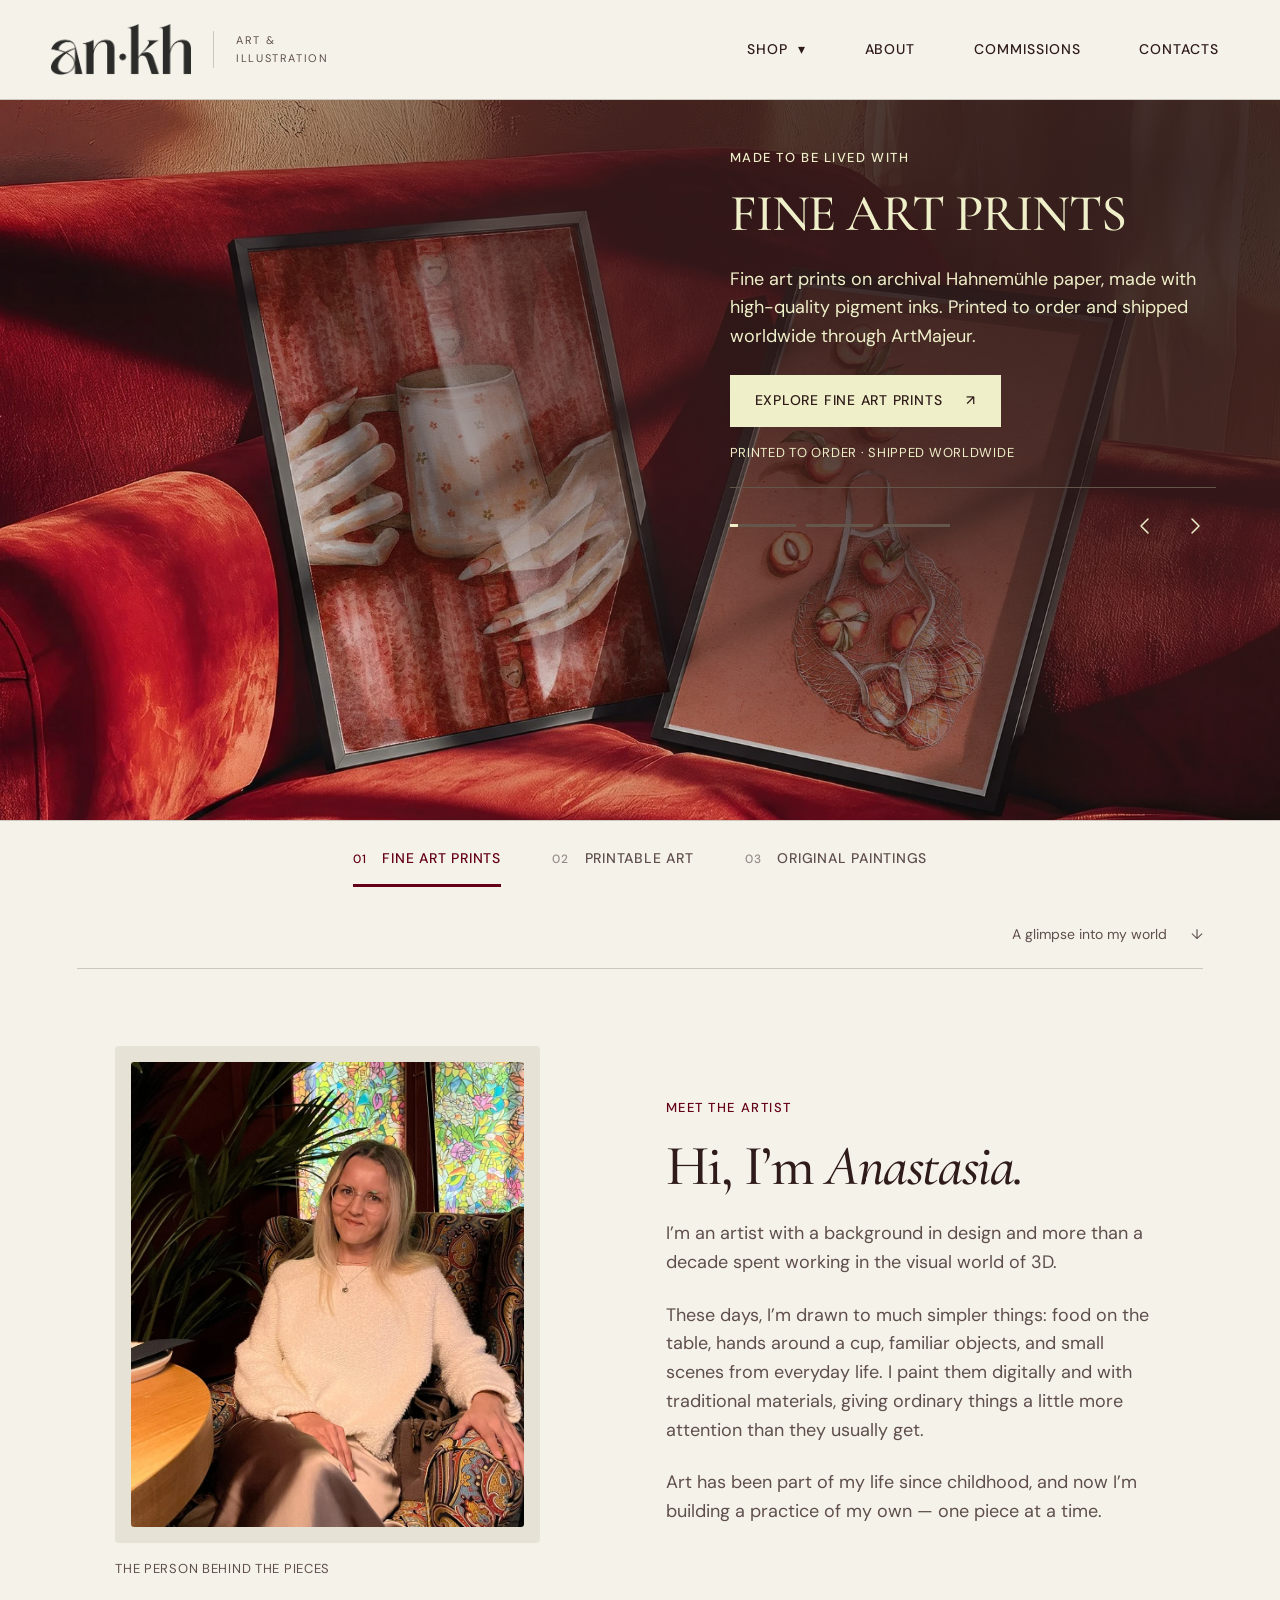
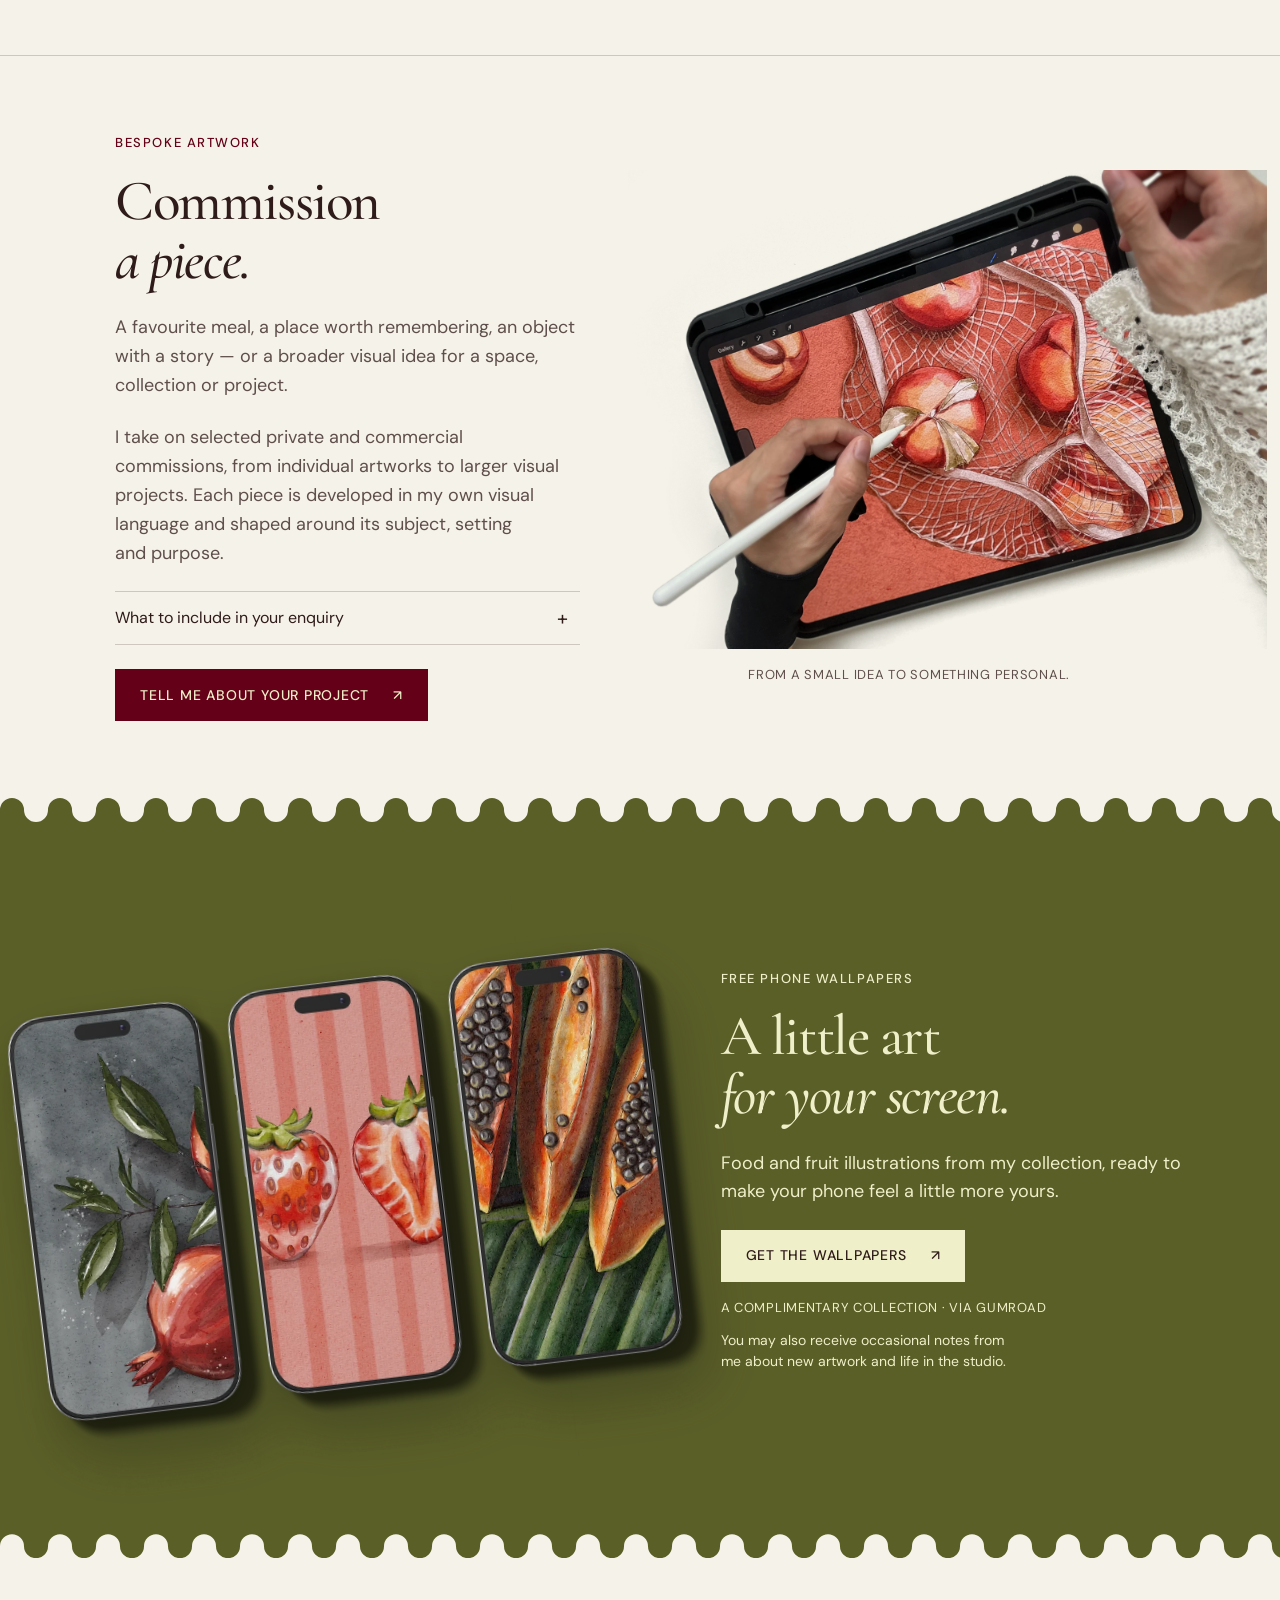
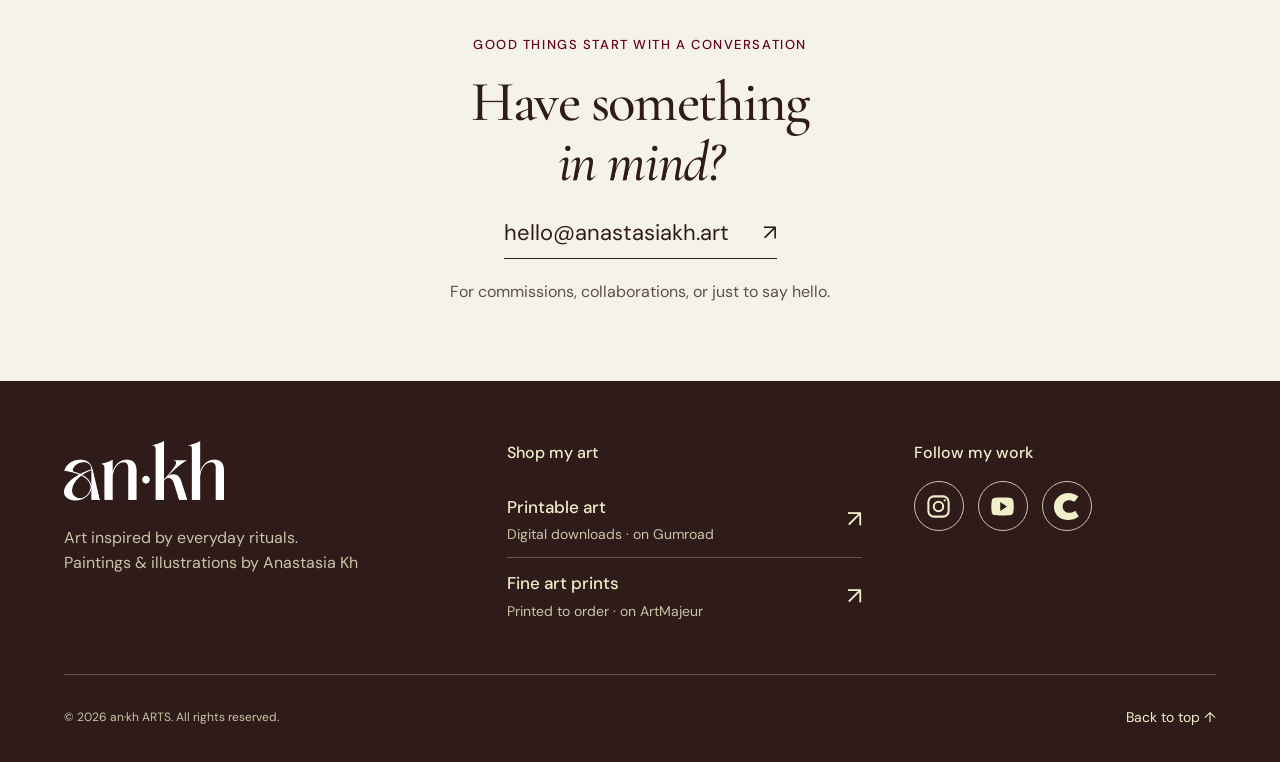
==== commit e9879d9b: "Swap carousel order: Fine Art Prints 1st, Printable Art 2nd" ====
--- a/index.html
+++ b/index.html
@@ -31,8 +31,8 @@
       <div class="shop-dropdown">
         <button class="shop-toggle" aria-expanded="false" aria-controls="shop-dropdown-links">SHOP <span aria-hidden="true">▾</span></button>
         <div class="shop-dropdown-links" id="shop-dropdown-links" hidden>
+          <a href="https://www.artmajeur.com/anastasia-kh" target="_blank" rel="noopener noreferrer">FINE ART PRINTS <span aria-hidden="true">↗</span><small>ArtMajeur</small></a>
           <a href="https://anastasiakhartist.gumroad.com/" target="_blank" rel="noopener noreferrer">PRINTABLE ART <span aria-hidden="true">↗</span><small>Gumroad</small></a>
-          <a href="https://www.artmajeur.com/anastasia-kh" target="_blank" rel="noopener noreferrer">FINE ART PRINTS <span aria-hidden="true">↗</span><small>ArtMajeur</small></a>
         </div>
       </div>
       <a href="#about">ABOUT</a><a href="#commissions">COMMISSIONS</a><a href="#contact">CONTACTS</a>
@@ -40,22 +40,22 @@
   </header>
   <main id="main">
     <section class="gallery" id="gallery" aria-label="Art collections" aria-roledescription="carousel">
-      <article class="slide active" id="collection-0" role="tabpanel" aria-roledescription="slide" aria-label="1 of 3: Printable art">
-        <img class="scene" src="assets/slide1_printable_art.webp" alt="A sunlit gallery wall of colorful food illustrations in wooden frames" fetchpriority="high">
+      <article class="slide slide-dark active" id="collection-0" role="tabpanel" aria-roledescription="slide" aria-label="1 of 3: Fine art prints">
+        <img class="scene" src="assets/slide2_fine_art_prints.webp" alt="Two framed food illustrations resting on a rich red velvet sofa" fetchpriority="high">
         <div class="shade"></div>
-        <div class="hero-copy"><p class="eyebrow">Art for the everyday</p><h1>PRINTABLE ART</h1><p>High-resolution digital art to download and print&nbsp;— from individual pieces and cards to curated sets and gallery walls.</p><a class="button burgundy" href="https://anastasiakhartist.gumroad.com/" target="_blank" rel="noopener">Explore printable art <span aria-hidden="true">↗</span></a><span class="micro">DIGITAL DOWNLOAD · PRINT AT HOME OR WITH A PRINT SHOP</span><div class="carousel-controls" role="group" aria-label="Browse collections"><div class="slide-progress" aria-hidden="true"><span><i></i></span><span><i></i></span><span><i></i></span></div><div class="arrows"><button aria-label="Previous collection" data-direction="-1"><svg viewBox="0 0 24 24" aria-hidden="true"><polyline points="14 5 7 12 14 19"/></svg></button><button aria-label="Next collection" data-direction="1"><svg viewBox="0 0 24 24" aria-hidden="true"><polyline points="10 5 17 12 10 19"/></svg></button></div></div></div>
+        <div class="hero-copy"><p class="eyebrow">Made to be lived with</p><h1>FINE ART PRINTS</h1><p>Fine art prints on archival Hahnemühle paper, made with high-quality pigment inks. Printed to order and shipped worldwide through ArtMajeur.</p><a class="button cream" href="https://www.artmajeur.com/anastasia-kh" target="_blank" rel="noopener">Explore fine art prints <span aria-hidden="true">↗</span></a><span class="micro">PRINTED TO ORDER · SHIPPED WORLDWIDE</span><div class="carousel-controls" role="group" aria-label="Browse collections"><div class="slide-progress" aria-hidden="true"><span><i></i></span><span><i></i></span><span><i></i></span></div><div class="arrows"><button aria-label="Previous collection" data-direction="-1"><svg viewBox="0 0 24 24" aria-hidden="true"><polyline points="14 5 7 12 14 19"/></svg></button><button aria-label="Next collection" data-direction="1"><svg viewBox="0 0 24 24" aria-hidden="true"><polyline points="10 5 17 12 10 19"/></svg></button></div></div></div>
       </article>
-      <article class="slide slide-dark" id="collection-1" role="tabpanel" aria-roledescription="slide" aria-label="2 of 3: Fine art prints" hidden>
-        <img class="scene" src="assets/slide2_fine_art_prints.webp" alt="Two framed food illustrations resting on a rich red velvet sofa">
+      <article class="slide" id="collection-1" role="tabpanel" aria-roledescription="slide" aria-label="2 of 3: Printable art" hidden>
+        <img class="scene" src="assets/slide1_printable_art.webp" alt="A sunlit gallery wall of colorful food illustrations in wooden frames">
         <div class="shade"></div>
-        <div class="hero-copy"><p class="eyebrow">Made to be lived with</p><h2>FINE ART PRINTS</h2><p>Fine art prints on archival Hahnemühle paper, made with high-quality pigment inks. Printed to order and shipped worldwide through ArtMajeur.</p><a class="button cream" href="https://www.artmajeur.com/anastasia-kh" target="_blank" rel="noopener">Explore fine art prints <span aria-hidden="true">↗</span></a><span class="micro">PRINTED TO ORDER · SHIPPED WORLDWIDE</span><div class="carousel-controls" role="group" aria-label="Browse collections"><div class="slide-progress" aria-hidden="true"><span><i></i></span><span><i></i></span><span><i></i></span></div><div class="arrows"><button aria-label="Previous collection" data-direction="-1"><svg viewBox="0 0 24 24" aria-hidden="true"><polyline points="14 5 7 12 14 19"/></svg></button><button aria-label="Next collection" data-direction="1"><svg viewBox="0 0 24 24" aria-hidden="true"><polyline points="10 5 17 12 10 19"/></svg></button></div></div></div>
+        <div class="hero-copy"><p class="eyebrow">Art for the everyday</p><h2>PRINTABLE ART</h2><p>High-resolution digital art to download and print&nbsp;— from individual pieces and cards to curated sets and gallery walls.</p><a class="button burgundy" href="https://anastasiakhartist.gumroad.com/" target="_blank" rel="noopener">Explore printable art <span aria-hidden="true">↗</span></a><span class="micro">DIGITAL DOWNLOAD · PRINT AT HOME OR WITH A PRINT SHOP</span><div class="carousel-controls" role="group" aria-label="Browse collections"><div class="slide-progress" aria-hidden="true"><span><i></i></span><span><i></i></span><span><i></i></span></div><div class="arrows"><button aria-label="Previous collection" data-direction="-1"><svg viewBox="0 0 24 24" aria-hidden="true"><polyline points="14 5 7 12 14 19"/></svg></button><button aria-label="Next collection" data-direction="1"><svg viewBox="0 0 24 24" aria-hidden="true"><polyline points="10 5 17 12 10 19"/></svg></button></div></div></div>
       </article>
       <article class="slide originals" id="collection-2" role="tabpanel" aria-roledescription="slide" aria-label="3 of 3: Original paintings" hidden>
         <img class="scene" src="assets/slide3_original_paintings.webp" alt="Anastasia sketching in her armchair">
         <div class="shade"></div>
         <div class="hero-copy"><p class="eyebrow">A new chapter, in the making</p><h2>ORIGINAL PAINTINGS</h2><p>I’m beginning a new collection of <span class="keep-together">one-of-a-kind</span> paintings in traditional media, developed from sketches, everyday observations and familiar subjects.</p><a class="button burgundy" href="https://www.instagram.com/an.kh.art" target="_blank" rel="noopener noreferrer">FOLLOW ALONG <span aria-hidden="true">↗</span></a><span class="micro">FIRST ORIGINALS COMING SOON</span><div class="carousel-controls" role="group" aria-label="Browse collections"><div class="slide-progress" aria-hidden="true"><span><i></i></span><span><i></i></span><span><i></i></span></div><div class="arrows"><button aria-label="Previous collection" data-direction="-1"><svg viewBox="0 0 24 24" aria-hidden="true"><polyline points="14 5 7 12 14 19"/></svg></button><button aria-label="Next collection" data-direction="1"><svg viewBox="0 0 24 24" aria-hidden="true"><polyline points="10 5 17 12 10 19"/></svg></button></div></div></div>
       </article>
-      <div class="gallery-bottom"><div class="collection-tabs" role="tablist" aria-label="Choose a collection"><button role="tab" id="tab-0" aria-controls="collection-0" aria-selected="true" data-slide="0"><span>01</span> Printable art</button><button role="tab" id="tab-1" aria-controls="collection-1" aria-selected="false" tabindex="-1" data-slide="1"><span>02</span> Fine art prints</button><button role="tab" id="tab-2" aria-controls="collection-2" aria-selected="false" tabindex="-1" data-slide="2"><span>03</span> Original paintings</button></div></div>
+      <div class="gallery-bottom"><div class="collection-tabs" role="tablist" aria-label="Choose a collection"><button role="tab" id="tab-0" aria-controls="collection-0" aria-selected="true" data-slide="0"><span>01</span> Fine art prints</button><button role="tab" id="tab-1" aria-controls="collection-1" aria-selected="false" tabindex="-1" data-slide="1"><span>02</span> Printable art</button><button role="tab" id="tab-2" aria-controls="collection-2" aria-selected="false" tabindex="-1" data-slide="2"><span>03</span> Original paintings</button></div></div>
       <span class="sr-only" id="slide-status" aria-live="polite"></span>
     </section>
     <div class="intro-line"><a href="#about">A glimpse into my world <span aria-hidden="true">↓</span></a></div>
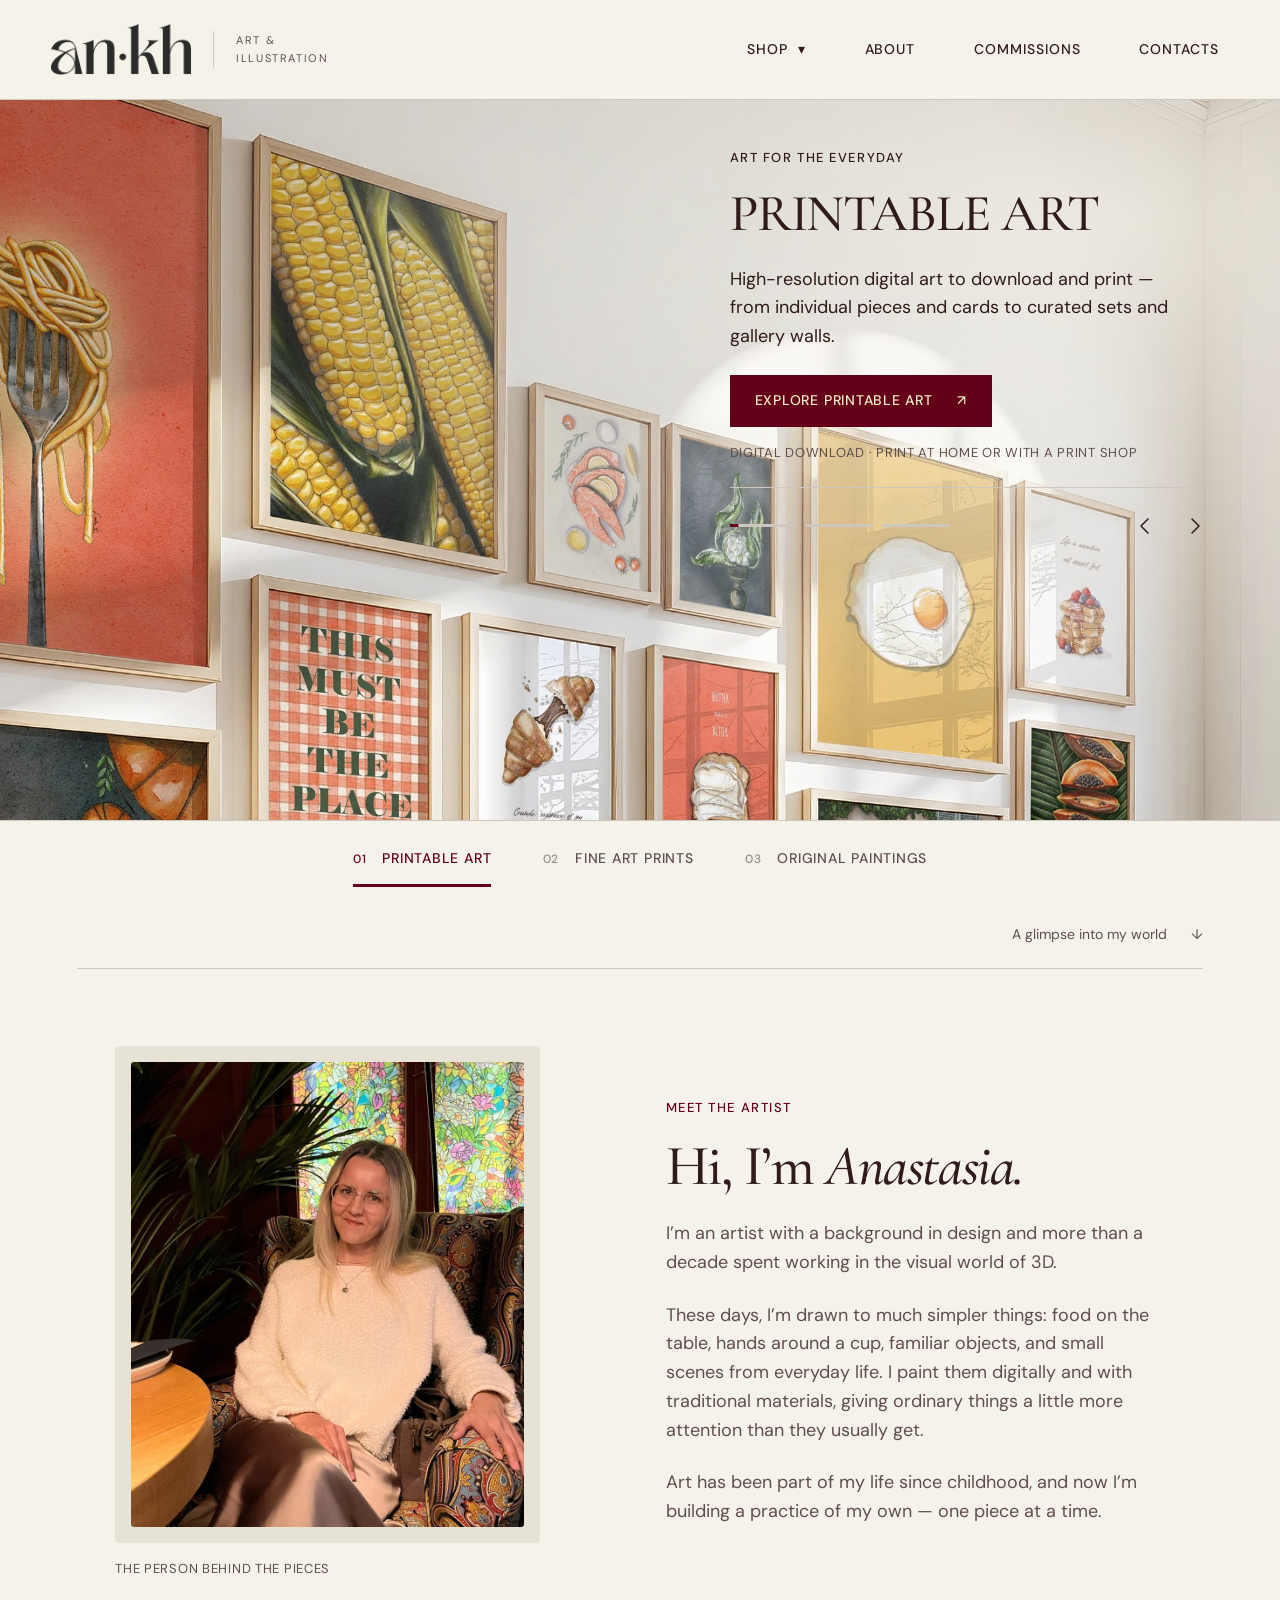
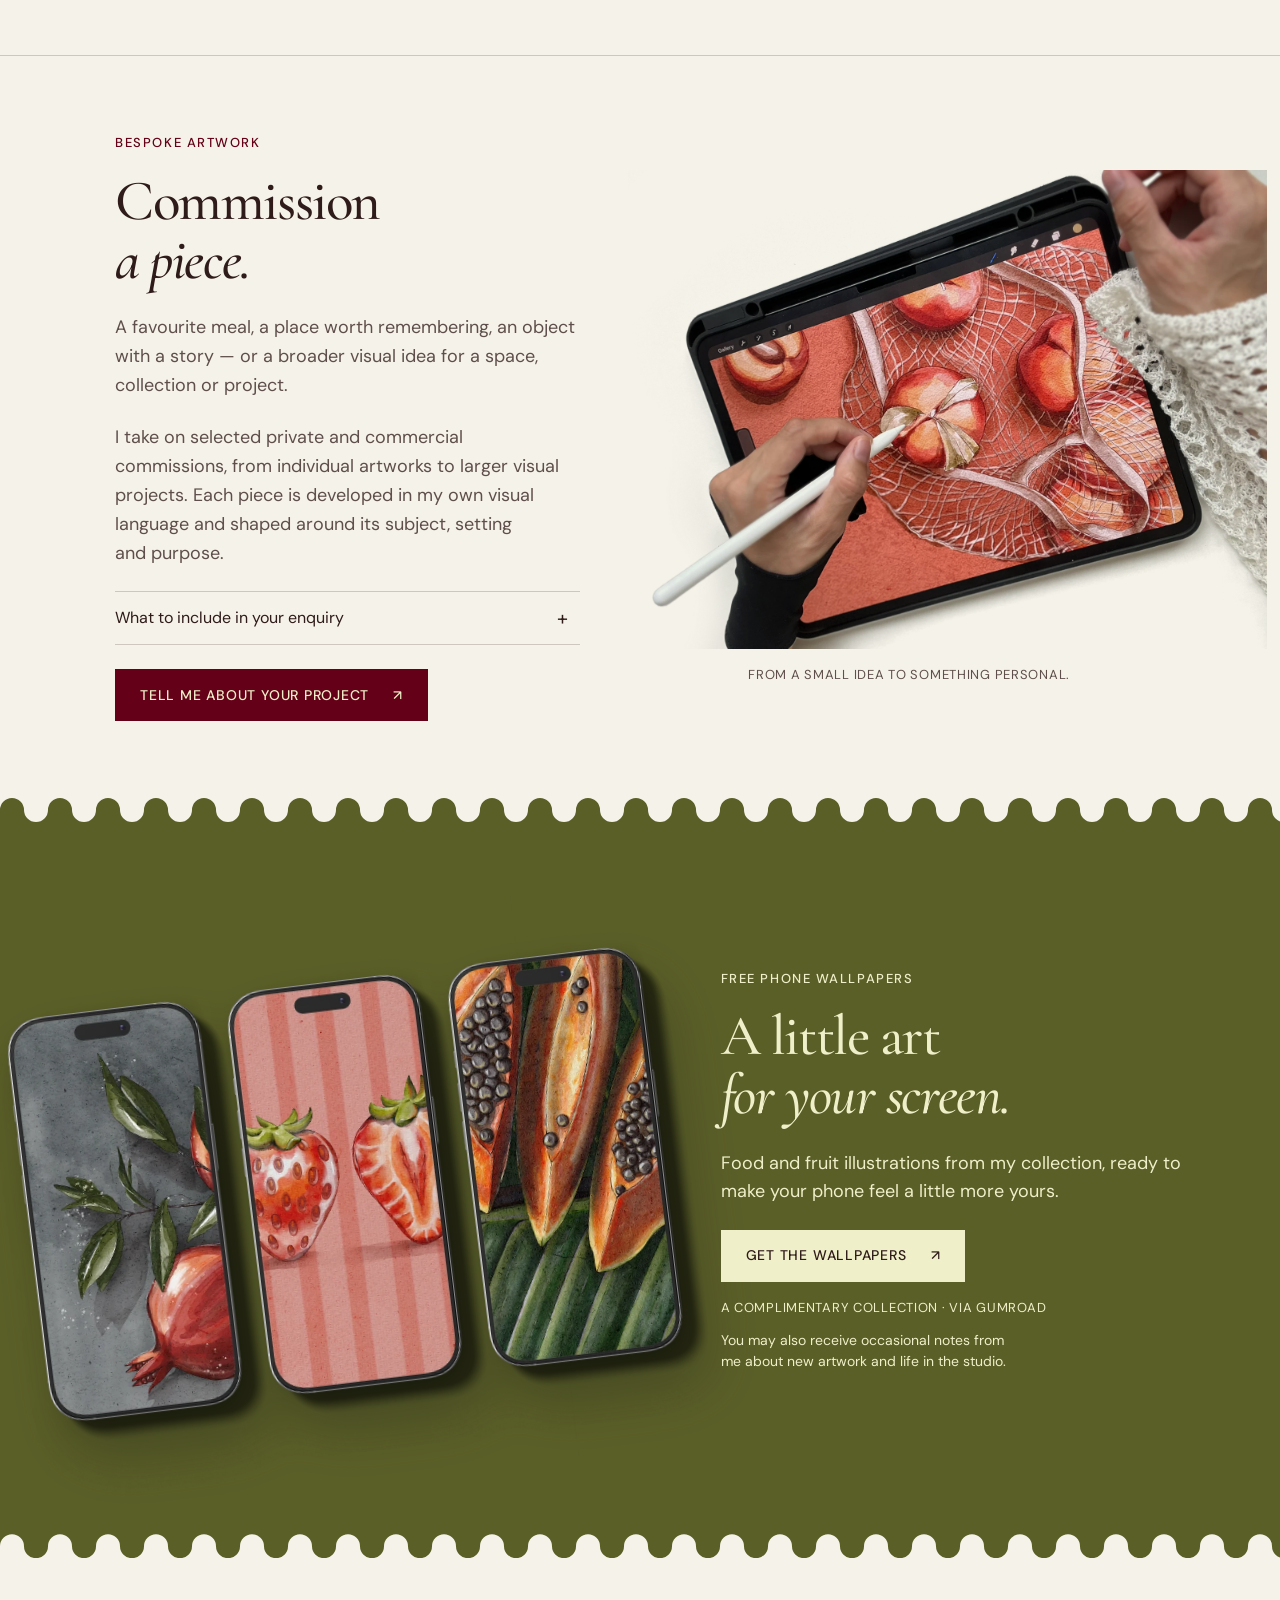
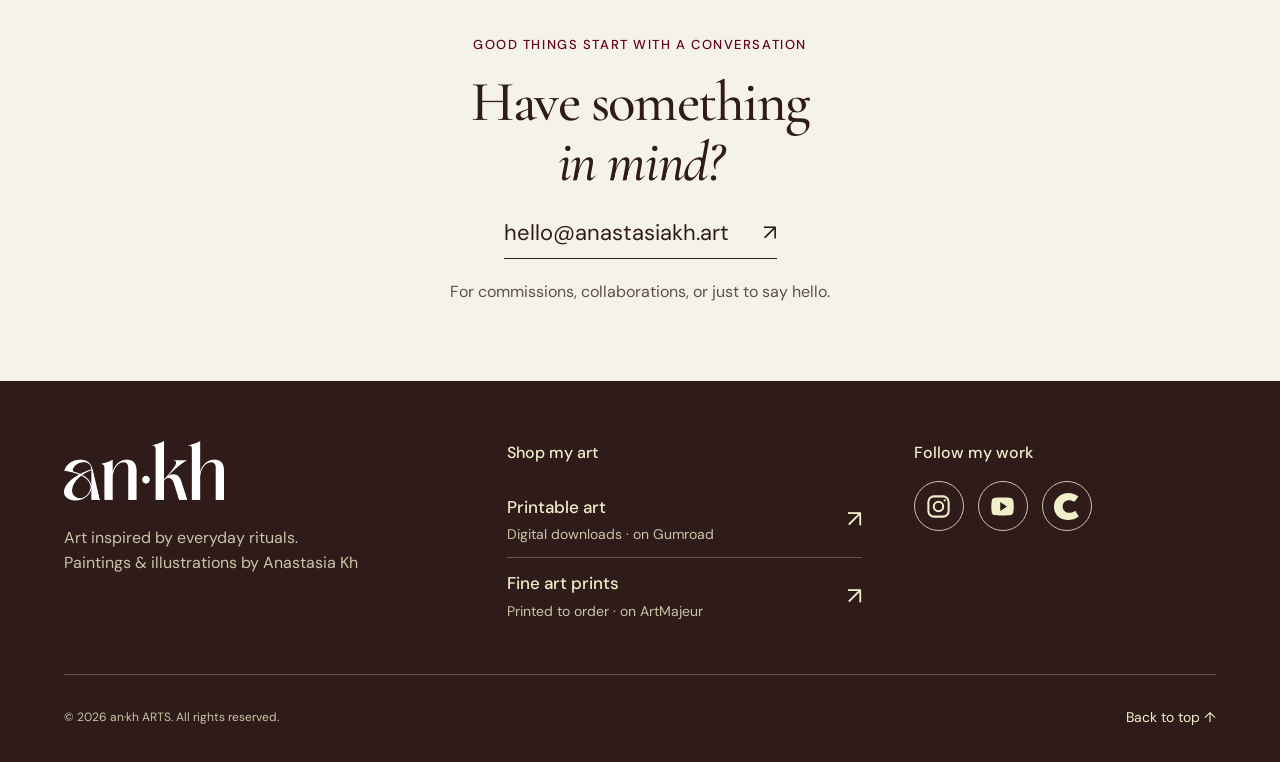
==== commit 32b8b6f8: "Revert "Swap carousel order: Fine Art Prints 1st, Printable Art 2nd" This reverts commit e9879d9b0cc" ====
--- a/index.html
+++ b/index.html
@@ -31,8 +31,8 @@
       <div class="shop-dropdown">
         <button class="shop-toggle" aria-expanded="false" aria-controls="shop-dropdown-links">SHOP <span aria-hidden="true">▾</span></button>
         <div class="shop-dropdown-links" id="shop-dropdown-links" hidden>
+          <a href="https://anastasiakhartist.gumroad.com/" target="_blank" rel="noopener noreferrer">PRINTABLE ART <span aria-hidden="true">↗</span><small>Gumroad</small></a>
           <a href="https://www.artmajeur.com/anastasia-kh" target="_blank" rel="noopener noreferrer">FINE ART PRINTS <span aria-hidden="true">↗</span><small>ArtMajeur</small></a>
-          <a href="https://anastasiakhartist.gumroad.com/" target="_blank" rel="noopener noreferrer">PRINTABLE ART <span aria-hidden="true">↗</span><small>Gumroad</small></a>
         </div>
       </div>
       <a href="#about">ABOUT</a><a href="#commissions">COMMISSIONS</a><a href="#contact">CONTACTS</a>
@@ -40,22 +40,22 @@
   </header>
   <main id="main">
     <section class="gallery" id="gallery" aria-label="Art collections" aria-roledescription="carousel">
-      <article class="slide slide-dark active" id="collection-0" role="tabpanel" aria-roledescription="slide" aria-label="1 of 3: Fine art prints">
-        <img class="scene" src="assets/slide2_fine_art_prints.webp" alt="Two framed food illustrations resting on a rich red velvet sofa" fetchpriority="high">
+      <article class="slide active" id="collection-0" role="tabpanel" aria-roledescription="slide" aria-label="1 of 3: Printable art">
+        <img class="scene" src="assets/slide1_printable_art.webp" alt="A sunlit gallery wall of colorful food illustrations in wooden frames" fetchpriority="high">
         <div class="shade"></div>
-        <div class="hero-copy"><p class="eyebrow">Made to be lived with</p><h1>FINE ART PRINTS</h1><p>Fine art prints on archival Hahnemühle paper, made with high-quality pigment inks. Printed to order and shipped worldwide through ArtMajeur.</p><a class="button cream" href="https://www.artmajeur.com/anastasia-kh" target="_blank" rel="noopener">Explore fine art prints <span aria-hidden="true">↗</span></a><span class="micro">PRINTED TO ORDER · SHIPPED WORLDWIDE</span><div class="carousel-controls" role="group" aria-label="Browse collections"><div class="slide-progress" aria-hidden="true"><span><i></i></span><span><i></i></span><span><i></i></span></div><div class="arrows"><button aria-label="Previous collection" data-direction="-1"><svg viewBox="0 0 24 24" aria-hidden="true"><polyline points="14 5 7 12 14 19"/></svg></button><button aria-label="Next collection" data-direction="1"><svg viewBox="0 0 24 24" aria-hidden="true"><polyline points="10 5 17 12 10 19"/></svg></button></div></div></div>
+        <div class="hero-copy"><p class="eyebrow">Art for the everyday</p><h1>PRINTABLE ART</h1><p>High-resolution digital art to download and print&nbsp;— from individual pieces and cards to curated sets and gallery walls.</p><a class="button burgundy" href="https://anastasiakhartist.gumroad.com/" target="_blank" rel="noopener">Explore printable art <span aria-hidden="true">↗</span></a><span class="micro">DIGITAL DOWNLOAD · PRINT AT HOME OR WITH A PRINT SHOP</span><div class="carousel-controls" role="group" aria-label="Browse collections"><div class="slide-progress" aria-hidden="true"><span><i></i></span><span><i></i></span><span><i></i></span></div><div class="arrows"><button aria-label="Previous collection" data-direction="-1"><svg viewBox="0 0 24 24" aria-hidden="true"><polyline points="14 5 7 12 14 19"/></svg></button><button aria-label="Next collection" data-direction="1"><svg viewBox="0 0 24 24" aria-hidden="true"><polyline points="10 5 17 12 10 19"/></svg></button></div></div></div>
       </article>
-      <article class="slide" id="collection-1" role="tabpanel" aria-roledescription="slide" aria-label="2 of 3: Printable art" hidden>
-        <img class="scene" src="assets/slide1_printable_art.webp" alt="A sunlit gallery wall of colorful food illustrations in wooden frames">
+      <article class="slide slide-dark" id="collection-1" role="tabpanel" aria-roledescription="slide" aria-label="2 of 3: Fine art prints" hidden>
+        <img class="scene" src="assets/slide2_fine_art_prints.webp" alt="Two framed food illustrations resting on a rich red velvet sofa">
         <div class="shade"></div>
-        <div class="hero-copy"><p class="eyebrow">Art for the everyday</p><h2>PRINTABLE ART</h2><p>High-resolution digital art to download and print&nbsp;— from individual pieces and cards to curated sets and gallery walls.</p><a class="button burgundy" href="https://anastasiakhartist.gumroad.com/" target="_blank" rel="noopener">Explore printable art <span aria-hidden="true">↗</span></a><span class="micro">DIGITAL DOWNLOAD · PRINT AT HOME OR WITH A PRINT SHOP</span><div class="carousel-controls" role="group" aria-label="Browse collections"><div class="slide-progress" aria-hidden="true"><span><i></i></span><span><i></i></span><span><i></i></span></div><div class="arrows"><button aria-label="Previous collection" data-direction="-1"><svg viewBox="0 0 24 24" aria-hidden="true"><polyline points="14 5 7 12 14 19"/></svg></button><button aria-label="Next collection" data-direction="1"><svg viewBox="0 0 24 24" aria-hidden="true"><polyline points="10 5 17 12 10 19"/></svg></button></div></div></div>
+        <div class="hero-copy"><p class="eyebrow">Made to be lived with</p><h2>FINE ART PRINTS</h2><p>Fine art prints on archival Hahnemühle paper, made with high-quality pigment inks. Printed to order and shipped worldwide through ArtMajeur.</p><a class="button cream" href="https://www.artmajeur.com/anastasia-kh" target="_blank" rel="noopener">Explore fine art prints <span aria-hidden="true">↗</span></a><span class="micro">PRINTED TO ORDER · SHIPPED WORLDWIDE</span><div class="carousel-controls" role="group" aria-label="Browse collections"><div class="slide-progress" aria-hidden="true"><span><i></i></span><span><i></i></span><span><i></i></span></div><div class="arrows"><button aria-label="Previous collection" data-direction="-1"><svg viewBox="0 0 24 24" aria-hidden="true"><polyline points="14 5 7 12 14 19"/></svg></button><button aria-label="Next collection" data-direction="1"><svg viewBox="0 0 24 24" aria-hidden="true"><polyline points="10 5 17 12 10 19"/></svg></button></div></div></div>
       </article>
       <article class="slide originals" id="collection-2" role="tabpanel" aria-roledescription="slide" aria-label="3 of 3: Original paintings" hidden>
         <img class="scene" src="assets/slide3_original_paintings.webp" alt="Anastasia sketching in her armchair">
         <div class="shade"></div>
         <div class="hero-copy"><p class="eyebrow">A new chapter, in the making</p><h2>ORIGINAL PAINTINGS</h2><p>I’m beginning a new collection of <span class="keep-together">one-of-a-kind</span> paintings in traditional media, developed from sketches, everyday observations and familiar subjects.</p><a class="button burgundy" href="https://www.instagram.com/an.kh.art" target="_blank" rel="noopener noreferrer">FOLLOW ALONG <span aria-hidden="true">↗</span></a><span class="micro">FIRST ORIGINALS COMING SOON</span><div class="carousel-controls" role="group" aria-label="Browse collections"><div class="slide-progress" aria-hidden="true"><span><i></i></span><span><i></i></span><span><i></i></span></div><div class="arrows"><button aria-label="Previous collection" data-direction="-1"><svg viewBox="0 0 24 24" aria-hidden="true"><polyline points="14 5 7 12 14 19"/></svg></button><button aria-label="Next collection" data-direction="1"><svg viewBox="0 0 24 24" aria-hidden="true"><polyline points="10 5 17 12 10 19"/></svg></button></div></div></div>
       </article>
-      <div class="gallery-bottom"><div class="collection-tabs" role="tablist" aria-label="Choose a collection"><button role="tab" id="tab-0" aria-controls="collection-0" aria-selected="true" data-slide="0"><span>01</span> Fine art prints</button><button role="tab" id="tab-1" aria-controls="collection-1" aria-selected="false" tabindex="-1" data-slide="1"><span>02</span> Printable art</button><button role="tab" id="tab-2" aria-controls="collection-2" aria-selected="false" tabindex="-1" data-slide="2"><span>03</span> Original paintings</button></div></div>
+      <div class="gallery-bottom"><div class="collection-tabs" role="tablist" aria-label="Choose a collection"><button role="tab" id="tab-0" aria-controls="collection-0" aria-selected="true" data-slide="0"><span>01</span> Printable art</button><button role="tab" id="tab-1" aria-controls="collection-1" aria-selected="false" tabindex="-1" data-slide="1"><span>02</span> Fine art prints</button><button role="tab" id="tab-2" aria-controls="collection-2" aria-selected="false" tabindex="-1" data-slide="2"><span>03</span> Original paintings</button></div></div>
       <span class="sr-only" id="slide-status" aria-live="polite"></span>
     </section>
     <div class="intro-line"><a href="#about">A glimpse into my world <span aria-hidden="true">↓</span></a></div>
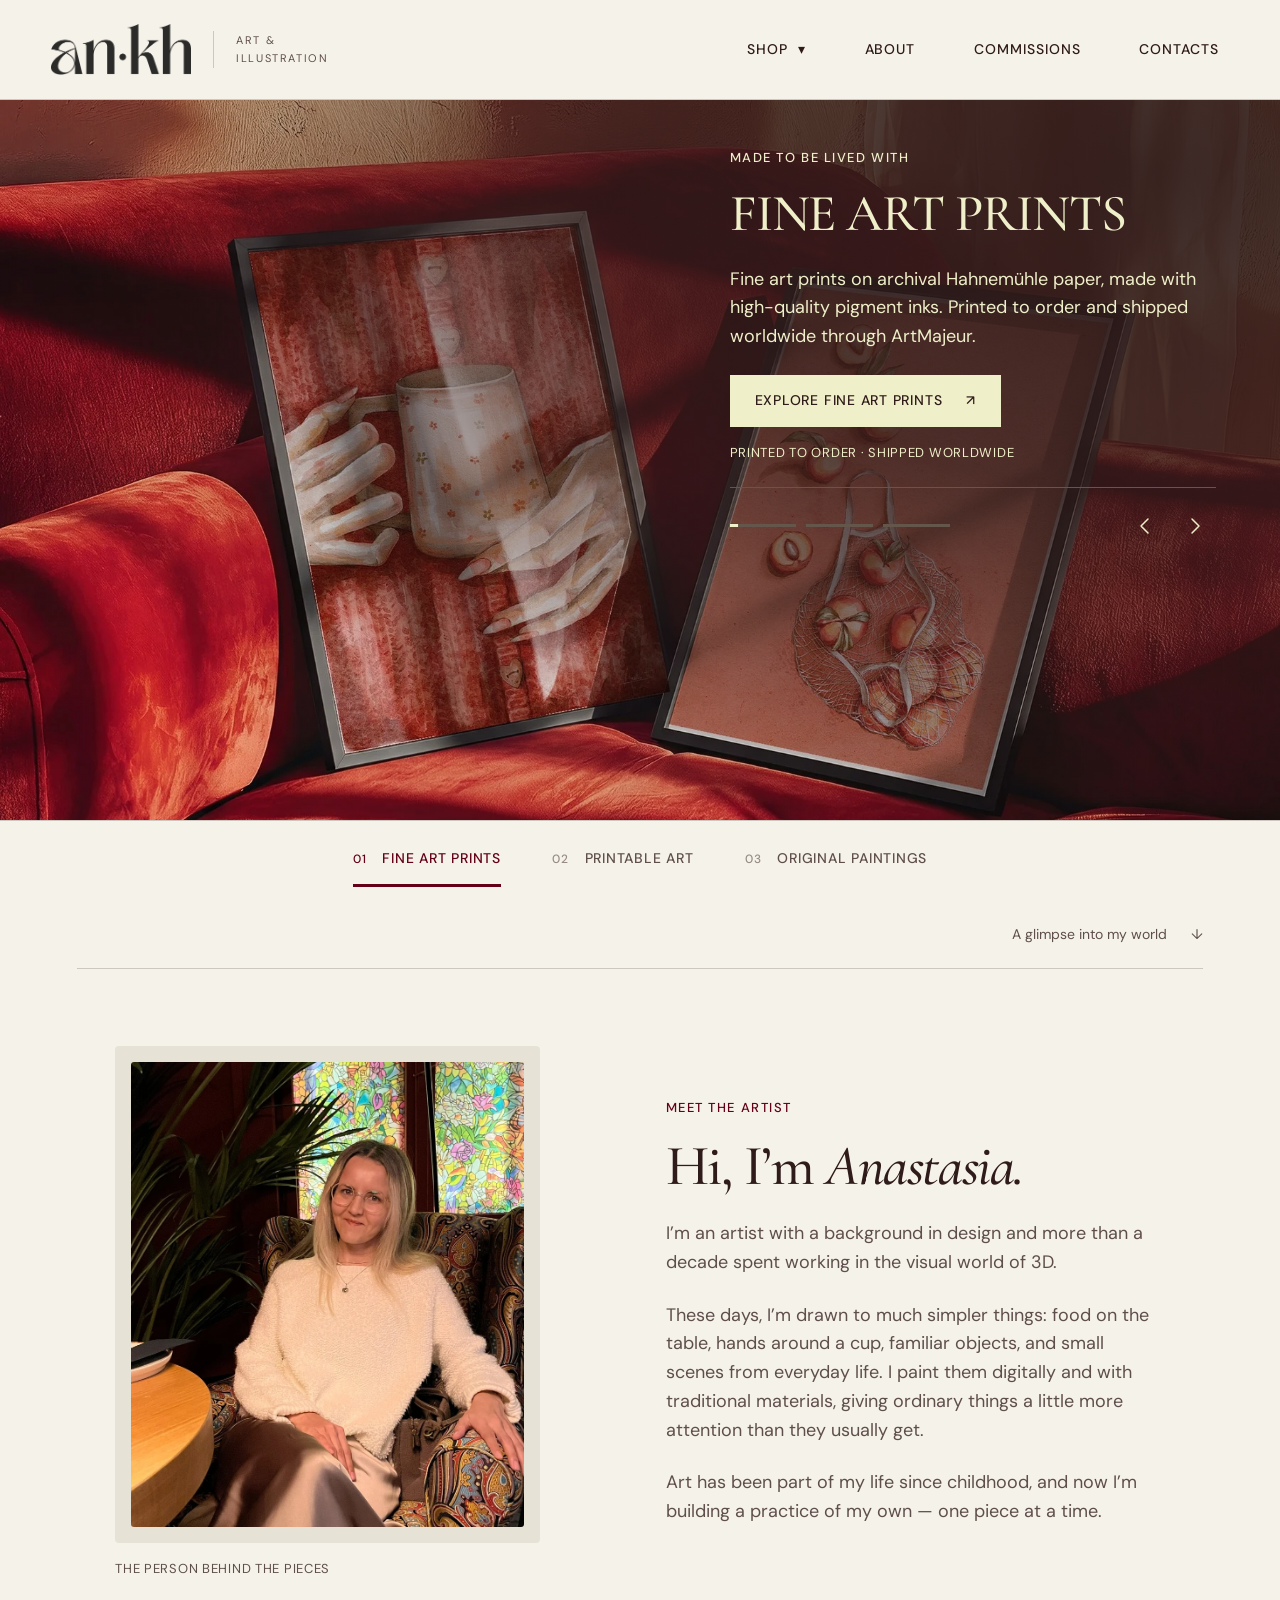
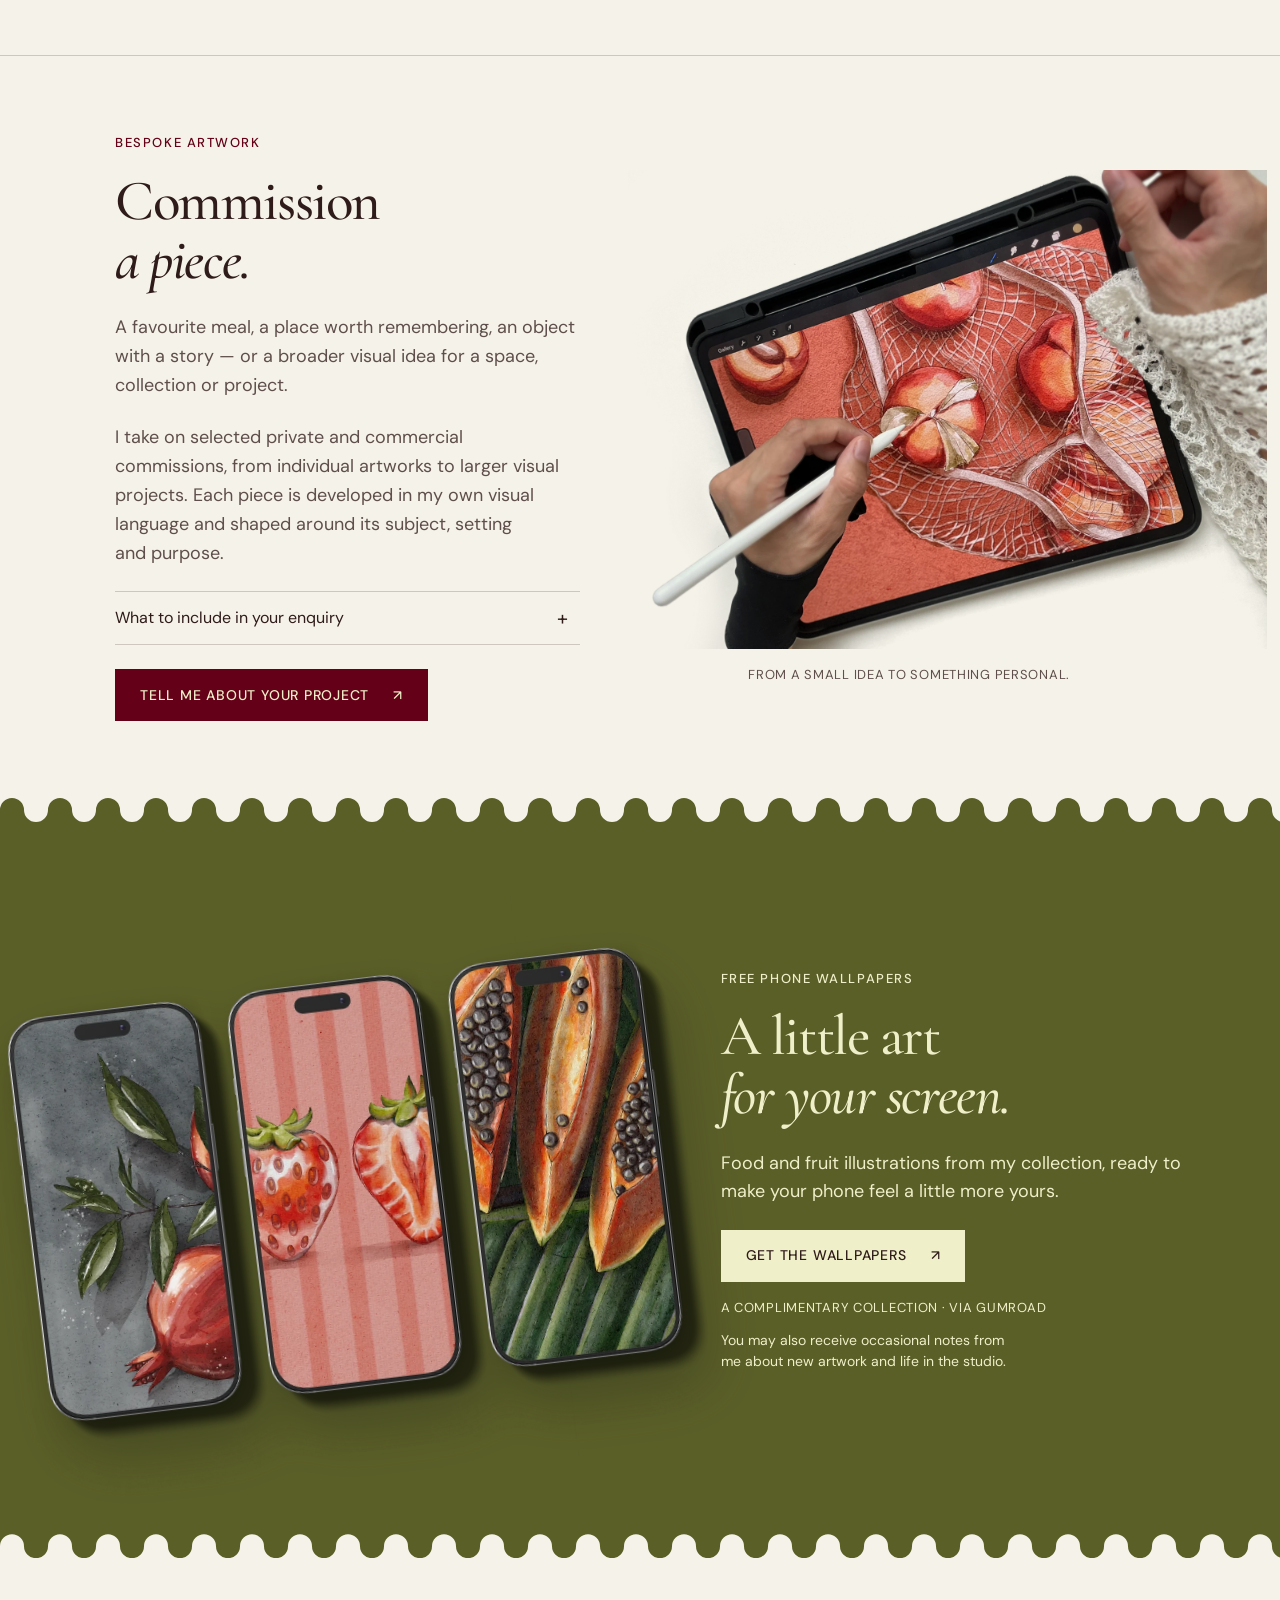
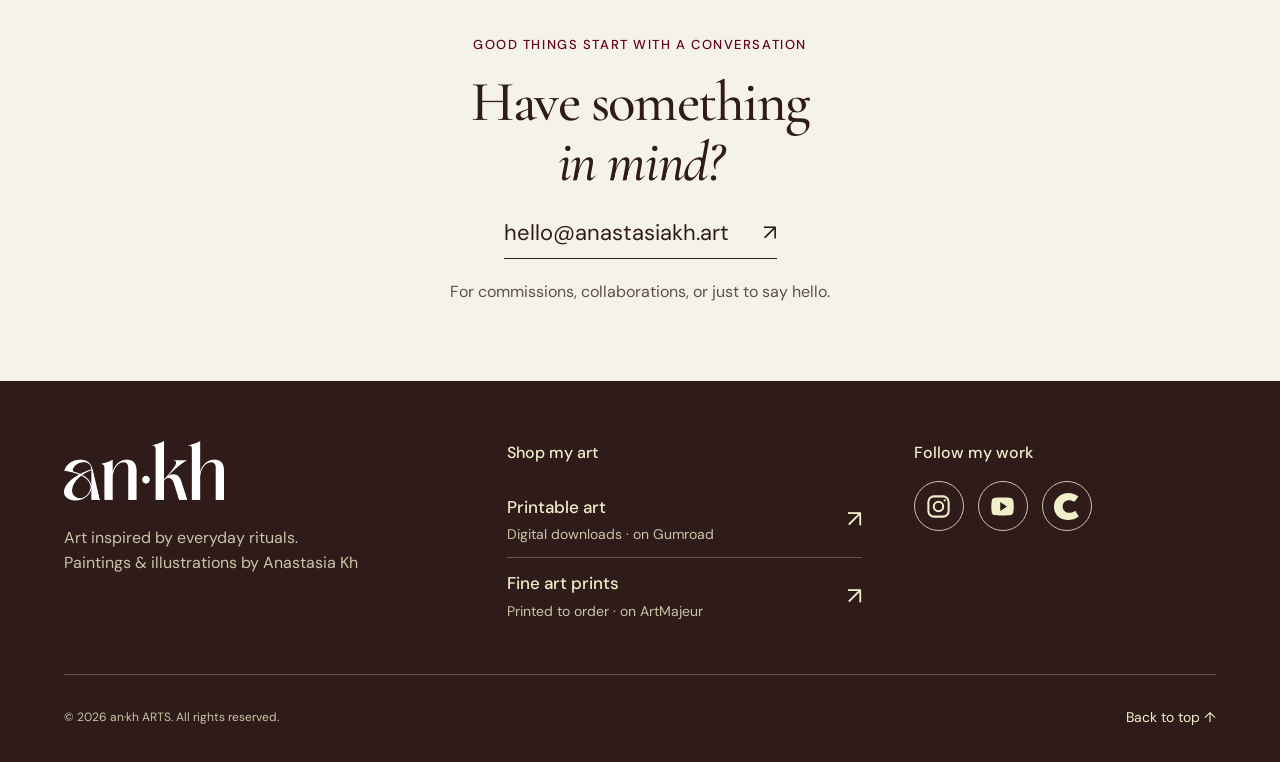
==== commit 0c6ccc63: "Fix mobile iPhone layout and set Fine Art Prints as first carousel slide" ====
--- a/index.html
+++ b/index.html
@@ -10,7 +10,7 @@
   <link rel="preload" href="assets/cormorant-500.ttf" as="font" type="font/ttf" crossorigin>
   <link rel="stylesheet" href="style.css">
   <link rel="stylesheet" href="typography.css?v=20260921-rhythm">
-  <link rel="stylesheet" href="palette.css?v=20260922-viewport">
+  <link rel="stylesheet" href="palette.css?v=20260922-ios-fix">
   <script src="app.js?v=20260922-safe-autoplay" defer></script>
   <!-- Google tag (gtag.js) -->
   <script async src="https://www.googletagmanager.com/gtag/js?id=G-4X02KP9LKQ"></script>
@@ -31,8 +31,8 @@
       <div class="shop-dropdown">
         <button class="shop-toggle" aria-expanded="false" aria-controls="shop-dropdown-links">SHOP <span aria-hidden="true">▾</span></button>
         <div class="shop-dropdown-links" id="shop-dropdown-links" hidden>
+          <a href="https://www.artmajeur.com/anastasia-kh" target="_blank" rel="noopener noreferrer">FINE ART PRINTS <span aria-hidden="true">↗</span><small>ArtMajeur</small></a>
           <a href="https://anastasiakhartist.gumroad.com/" target="_blank" rel="noopener noreferrer">PRINTABLE ART <span aria-hidden="true">↗</span><small>Gumroad</small></a>
-          <a href="https://www.artmajeur.com/anastasia-kh" target="_blank" rel="noopener noreferrer">FINE ART PRINTS <span aria-hidden="true">↗</span><small>ArtMajeur</small></a>
         </div>
       </div>
       <a href="#about">ABOUT</a><a href="#commissions">COMMISSIONS</a><a href="#contact">CONTACTS</a>
@@ -40,22 +40,22 @@
   </header>
   <main id="main">
     <section class="gallery" id="gallery" aria-label="Art collections" aria-roledescription="carousel">
-      <article class="slide active" id="collection-0" role="tabpanel" aria-roledescription="slide" aria-label="1 of 3: Printable art">
-        <img class="scene" src="assets/slide1_printable_art.webp" alt="A sunlit gallery wall of colorful food illustrations in wooden frames" fetchpriority="high">
+      <article class="slide slide-dark active" id="collection-0" role="tabpanel" aria-roledescription="slide" aria-label="1 of 3: Fine art prints">
+        <img class="scene" src="assets/slide2_fine_art_prints.webp" alt="Two framed food illustrations resting on a rich red velvet sofa" fetchpriority="high">
         <div class="shade"></div>
-        <div class="hero-copy"><p class="eyebrow">Art for the everyday</p><h1>PRINTABLE ART</h1><p>High-resolution digital art to download and print&nbsp;— from individual pieces and cards to curated sets and gallery walls.</p><a class="button burgundy" href="https://anastasiakhartist.gumroad.com/" target="_blank" rel="noopener">Explore printable art <span aria-hidden="true">↗</span></a><span class="micro">DIGITAL DOWNLOAD · PRINT AT HOME OR WITH A PRINT SHOP</span><div class="carousel-controls" role="group" aria-label="Browse collections"><div class="slide-progress" aria-hidden="true"><span><i></i></span><span><i></i></span><span><i></i></span></div><div class="arrows"><button aria-label="Previous collection" data-direction="-1"><svg viewBox="0 0 24 24" aria-hidden="true"><polyline points="14 5 7 12 14 19"/></svg></button><button aria-label="Next collection" data-direction="1"><svg viewBox="0 0 24 24" aria-hidden="true"><polyline points="10 5 17 12 10 19"/></svg></button></div></div></div>
+        <div class="hero-copy"><p class="eyebrow">Made to be lived with</p><h1>FINE ART PRINTS</h1><p>Fine art prints on archival Hahnemühle paper, made with high-quality pigment inks. Printed to order and shipped worldwide through ArtMajeur.</p><a class="button cream" href="https://www.artmajeur.com/anastasia-kh" target="_blank" rel="noopener">Explore fine art prints <span aria-hidden="true">↗</span></a><span class="micro">PRINTED TO ORDER · SHIPPED WORLDWIDE</span><div class="carousel-controls" role="group" aria-label="Browse collections"><div class="slide-progress" aria-hidden="true"><span><i></i></span><span><i></i></span><span><i></i></span></div><div class="arrows"><button aria-label="Previous collection" data-direction="-1"><svg viewBox="0 0 24 24" aria-hidden="true"><polyline points="14 5 7 12 14 19"/></svg></button><button aria-label="Next collection" data-direction="1"><svg viewBox="0 0 24 24" aria-hidden="true"><polyline points="10 5 17 12 10 19"/></svg></button></div></div></div>
       </article>
-      <article class="slide slide-dark" id="collection-1" role="tabpanel" aria-roledescription="slide" aria-label="2 of 3: Fine art prints" hidden>
-        <img class="scene" src="assets/slide2_fine_art_prints.webp" alt="Two framed food illustrations resting on a rich red velvet sofa">
+      <article class="slide" id="collection-1" role="tabpanel" aria-roledescription="slide" aria-label="2 of 3: Printable art" hidden>
+        <img class="scene" src="assets/slide1_printable_art.webp" alt="A sunlit gallery wall of colorful food illustrations in wooden frames">
         <div class="shade"></div>
-        <div class="hero-copy"><p class="eyebrow">Made to be lived with</p><h2>FINE ART PRINTS</h2><p>Fine art prints on archival Hahnemühle paper, made with high-quality pigment inks. Printed to order and shipped worldwide through ArtMajeur.</p><a class="button cream" href="https://www.artmajeur.com/anastasia-kh" target="_blank" rel="noopener">Explore fine art prints <span aria-hidden="true">↗</span></a><span class="micro">PRINTED TO ORDER · SHIPPED WORLDWIDE</span><div class="carousel-controls" role="group" aria-label="Browse collections"><div class="slide-progress" aria-hidden="true"><span><i></i></span><span><i></i></span><span><i></i></span></div><div class="arrows"><button aria-label="Previous collection" data-direction="-1"><svg viewBox="0 0 24 24" aria-hidden="true"><polyline points="14 5 7 12 14 19"/></svg></button><button aria-label="Next collection" data-direction="1"><svg viewBox="0 0 24 24" aria-hidden="true"><polyline points="10 5 17 12 10 19"/></svg></button></div></div></div>
+        <div class="hero-copy"><p class="eyebrow">Art for the everyday</p><h2>PRINTABLE ART</h2><p>High-resolution digital art to download and print&nbsp;— from individual pieces and cards to curated sets and gallery walls.</p><a class="button burgundy" href="https://anastasiakhartist.gumroad.com/" target="_blank" rel="noopener">Explore printable art <span aria-hidden="true">↗</span></a><span class="micro">DIGITAL DOWNLOAD · PRINT AT HOME OR WITH A PRINT SHOP</span><div class="carousel-controls" role="group" aria-label="Browse collections"><div class="slide-progress" aria-hidden="true"><span><i></i></span><span><i></i></span><span><i></i></span></div><div class="arrows"><button aria-label="Previous collection" data-direction="-1"><svg viewBox="0 0 24 24" aria-hidden="true"><polyline points="14 5 7 12 14 19"/></svg></button><button aria-label="Next collection" data-direction="1"><svg viewBox="0 0 24 24" aria-hidden="true"><polyline points="10 5 17 12 10 19"/></svg></button></div></div></div>
       </article>
       <article class="slide originals" id="collection-2" role="tabpanel" aria-roledescription="slide" aria-label="3 of 3: Original paintings" hidden>
         <img class="scene" src="assets/slide3_original_paintings.webp" alt="Anastasia sketching in her armchair">
         <div class="shade"></div>
         <div class="hero-copy"><p class="eyebrow">A new chapter, in the making</p><h2>ORIGINAL PAINTINGS</h2><p>I’m beginning a new collection of <span class="keep-together">one-of-a-kind</span> paintings in traditional media, developed from sketches, everyday observations and familiar subjects.</p><a class="button burgundy" href="https://www.instagram.com/an.kh.art" target="_blank" rel="noopener noreferrer">FOLLOW ALONG <span aria-hidden="true">↗</span></a><span class="micro">FIRST ORIGINALS COMING SOON</span><div class="carousel-controls" role="group" aria-label="Browse collections"><div class="slide-progress" aria-hidden="true"><span><i></i></span><span><i></i></span><span><i></i></span></div><div class="arrows"><button aria-label="Previous collection" data-direction="-1"><svg viewBox="0 0 24 24" aria-hidden="true"><polyline points="14 5 7 12 14 19"/></svg></button><button aria-label="Next collection" data-direction="1"><svg viewBox="0 0 24 24" aria-hidden="true"><polyline points="10 5 17 12 10 19"/></svg></button></div></div></div>
       </article>
-      <div class="gallery-bottom"><div class="collection-tabs" role="tablist" aria-label="Choose a collection"><button role="tab" id="tab-0" aria-controls="collection-0" aria-selected="true" data-slide="0"><span>01</span> Printable art</button><button role="tab" id="tab-1" aria-controls="collection-1" aria-selected="false" tabindex="-1" data-slide="1"><span>02</span> Fine art prints</button><button role="tab" id="tab-2" aria-controls="collection-2" aria-selected="false" tabindex="-1" data-slide="2"><span>03</span> Original paintings</button></div></div>
+      <div class="gallery-bottom"><div class="collection-tabs" role="tablist" aria-label="Choose a collection"><button role="tab" id="tab-0" aria-controls="collection-0" aria-selected="true" data-slide="0"><span>01</span> Fine art prints</button><button role="tab" id="tab-1" aria-controls="collection-1" aria-selected="false" tabindex="-1" data-slide="1"><span>02</span> Printable art</button><button role="tab" id="tab-2" aria-controls="collection-2" aria-selected="false" tabindex="-1" data-slide="2"><span>03</span> Original paintings</button></div></div>
       <span class="sr-only" id="slide-status" aria-live="polite"></span>
     </section>
     <div class="intro-line"><a href="#about">A glimpse into my world <span aria-hidden="true">↓</span></a></div>
--- a/palette.css
+++ b/palette.css
@@ -90,62 +90,48 @@
 
 .keep-together{white-space:nowrap}
 
-/* Mobile slides share one grid cell: the tallest sets the height without clipping text. */
+/* Mobile Opening Screen & Gallery: Robust Flex/Grid layout compatible with iOS Safari & Android */
 @media(max-width:760px){
- .gallery{display:grid;grid-template-columns:minmax(0,1fr);grid-template-rows:auto auto}
- .gallery>.slide{grid-column:1;grid-row:1;display:flex;flex-direction:column;padding:0 0 16px;min-width:0}
- .gallery>.slide[hidden]{display:flex;visibility:hidden;pointer-events:none}
- .gallery>.slide .scene{height:clamp(220px,60vw,320px);flex-shrink:0}
- .gallery>.slide .hero-copy{display:flex;flex-direction:column;flex:1;width:100%;padding:22px 7% 0}
- .hero-copy .eyebrow{margin-bottom:12px}
- .hero-copy h1,.hero-copy h2{margin-bottom:16px}
- .hero-copy>p:not(.eyebrow){margin-bottom:18px}
- .hero-copy>.button{align-self:flex-start}
- .hero-copy>.micro{margin-top:12px;margin-bottom:16px}
- .hero-copy>.carousel-controls{margin-top:auto;padding-top:12px;flex-shrink:0}
- .gallery>.gallery-bottom{grid-column:1;grid-row:2;padding:8px 7%;min-height:0}
+ .header{height:70px;padding:0 6%}
+ .header nav{top:70px}
+ .gallery{display:grid;grid-template-columns:minmax(0,1fr);grid-template-rows:1fr auto;min-height:calc(100svh - 70px);min-height:calc(100dvh - 70px);height:auto;max-height:none;position:relative;background:var(--paper);overflow:hidden}
+ .gallery>.slide{grid-column:1;grid-row:1;display:flex;flex-direction:column;position:relative;inset:auto;width:100%;min-width:0;min-height:0;padding:0;background:var(--paper);z-index:1}
+ .gallery>.slide.slide-dark{background:#260a06}
+ .gallery>.slide[hidden]{display:none!important}
+ .gallery>.slide.active{display:flex!important;z-index:2}
+ .gallery>.slide-transition{grid-column:1;grid-row:1;display:flex;flex-direction:column;position:absolute;inset:0;width:100%;height:100%;min-height:0;pointer-events:none;z-index:3;background:inherit}
+ .gallery>.slide .scene,.gallery>.slide-transition .scene{position:relative;inset:auto;width:100%;flex:1 1 0%;min-height:170px;max-height:clamp(200px,35vh,320px);object-fit:cover;object-position:center;display:block;flex-shrink:0}
+ .slide-dark .scene{object-position:center}
+ .originals .scene{object-position:center}
+ .shade,.slide-dark .shade,.originals .shade{display:none!important}
+ .gallery>.slide .hero-copy,.gallery>.slide-transition .hero-copy{position:relative;left:auto;right:auto;top:auto;bottom:auto;transform:none;display:flex;flex-direction:column;flex:0 0 auto;width:100%;max-width:560px;margin:0 auto;padding:16px 6% 12px;box-sizing:border-box;background:transparent}
+ .hero-copy .eyebrow{font-size:10px;letter-spacing:1.8px;margin-bottom:8px}
+ .hero-copy h1,.hero-copy h2{font-size:clamp(1.85rem,7.5vw,2.35rem);line-height:1.08;margin-bottom:10px}
+ .hero-copy>p:not(.eyebrow){font-size:clamp(0.875rem,3.8vw,0.975rem);line-height:1.45;max-width:440px;margin-bottom:14px}
+ .hero-copy>.button{align-self:flex-start;padding:12px 18px;font-size:12px;min-height:44px}
+ .hero-copy>.micro{font-size:8px;letter-spacing:1.4px;line-height:1.35;margin-top:10px;margin-bottom:12px}
+ .hero-copy>.carousel-controls{margin-top:auto;padding-top:10px;flex-shrink:0;border-top:1px solid var(--line)}
+ .slide-dark .carousel-controls{border-top-color:var(--dark-line)}
+ .gallery>.gallery-bottom{grid-column:1;grid-row:2;position:relative;inset:auto;padding:6px 6% max(6px,env(safe-area-inset-bottom));min-height:0;background:var(--paper);border-top:1px solid var(--line);z-index:4}
+ .collection-tabs{gap:8px;width:100%}
  .collection-tabs button>span{display:none}
- .collection-tabs button{justify-content:center;padding:10px 0;min-height:48px}
+ .collection-tabs button{justify-content:center;padding:8px 0;min-height:44px;font-size:11px;letter-spacing:.05em}
  .footer-main{gap:28px}
  .footer-main>.footer-brand{grid-row:1;margin-top:0}
  .footer-main>.footer-shop{grid-row:2}
  .footer-main>.footer-follow{grid-row:3}
 }
 
-/* Mobile opening screen: a shared image row absorbs the available viewport height. */
-@media(max-width:760px){
- .gallery{min-height:calc(100svh - 80px);min-height:calc(100dvh - 80px);grid-template-rows:minmax(120px,1fr) auto auto;row-gap:0}
- .gallery>.slide{grid-row:1 / span 2;display:grid;grid-template-rows:subgrid;padding:0;min-height:0;row-gap:0}
- .gallery>.slide[hidden]{display:grid}
- .gallery>.slide .scene{grid-row:1;height:100%;min-height:0;contain:size;object-fit:cover}
- .gallery>.slide .hero-copy{grid-row:2;flex:none;padding:18px 7% 12px;max-width:560px}
- .gallery>.gallery-bottom{grid-row:3;padding:8px 7%;padding-bottom:max(8px,env(safe-area-inset-bottom))}
- .gallery>.slide-transition{display:flex;grid-template-rows:none}
- .gallery>.slide-transition .scene{flex:1;min-height:120px;height:0}
- .gallery>.slide-transition .hero-copy{flex:none}
+@media(max-width:760px) and (max-height:640px){
+ .header{height:54px}
+ .header nav{top:54px;max-height:calc(100dvh - 54px)}
+ .gallery{min-height:calc(100svh - 54px);min-height:calc(100dvh - 54px)}
+ .gallery>.slide .scene,.gallery>.slide-transition .scene{min-height:120px;max-height:25vh}
+ .gallery>.slide .hero-copy{padding:10px 5% 8px}
+ .hero-copy .eyebrow{margin-bottom:5px}
+ .hero-copy h1,.hero-copy h2{font-size:1.75rem;margin-bottom:6px}
+ .hero-copy>p:not(.eyebrow){font-size:.85rem;line-height:1.35;margin-bottom:10px}
+ .hero-copy>.micro{margin-top:6px;margin-bottom:8px}
+ .hero-copy>.carousel-controls{padding-top:6px}
+ .collection-tabs button{padding:4px 0;min-height:38px}
 }
-
-@media(max-width:760px) and (max-height:740px){
- .header{height:64px}
- .header nav{top:64px;max-height:calc(100dvh - 64px)}
- .gallery{min-height:calc(100svh - 64px);min-height:calc(100dvh - 64px);grid-template-rows:minmax(96px,1fr) auto auto}
- .gallery>.slide .hero-copy{padding:12px 6% 8px}
- .hero-copy .eyebrow{margin-bottom:8px}
- .hero-copy h1,.hero-copy h2{font-size:2rem;margin-bottom:10px}
- .hero-copy>p:not(.eyebrow){font-size:1rem;line-height:1.45;margin-bottom:12px}
- .hero-copy>.micro{font-size:.75rem;line-height:1.4;margin-top:8px;margin-bottom:10px}
- .hero-copy>.button{min-height:46px;padding:11px 16px}
- .hero-copy>.carousel-controls{padding-top:6px}
- .gallery>.gallery-bottom{padding-top:4px;padding-bottom:4px}
- .collection-tabs button{padding:6px 0}
-}
-@media(max-width:760px) and (max-height:600px){
- .header{height:56px}
- .header nav{top:56px;max-height:calc(100dvh - 56px)}
- .gallery{min-height:calc(100svh - 56px);min-height:calc(100dvh - 56px);grid-template-rows:minmax(80px,1fr) auto auto}
- .gallery>.slide .hero-copy{padding-top:8px;padding-bottom:6px}
- .hero-copy .eyebrow{margin-bottom:6px}
- .hero-copy h1,.hero-copy h2{margin-bottom:8px}
- .hero-copy>p:not(.eyebrow){line-height:1.4;margin-bottom:10px}
- .hero-copy>.micro{margin-top:6px;margin-bottom:8px}
-}
